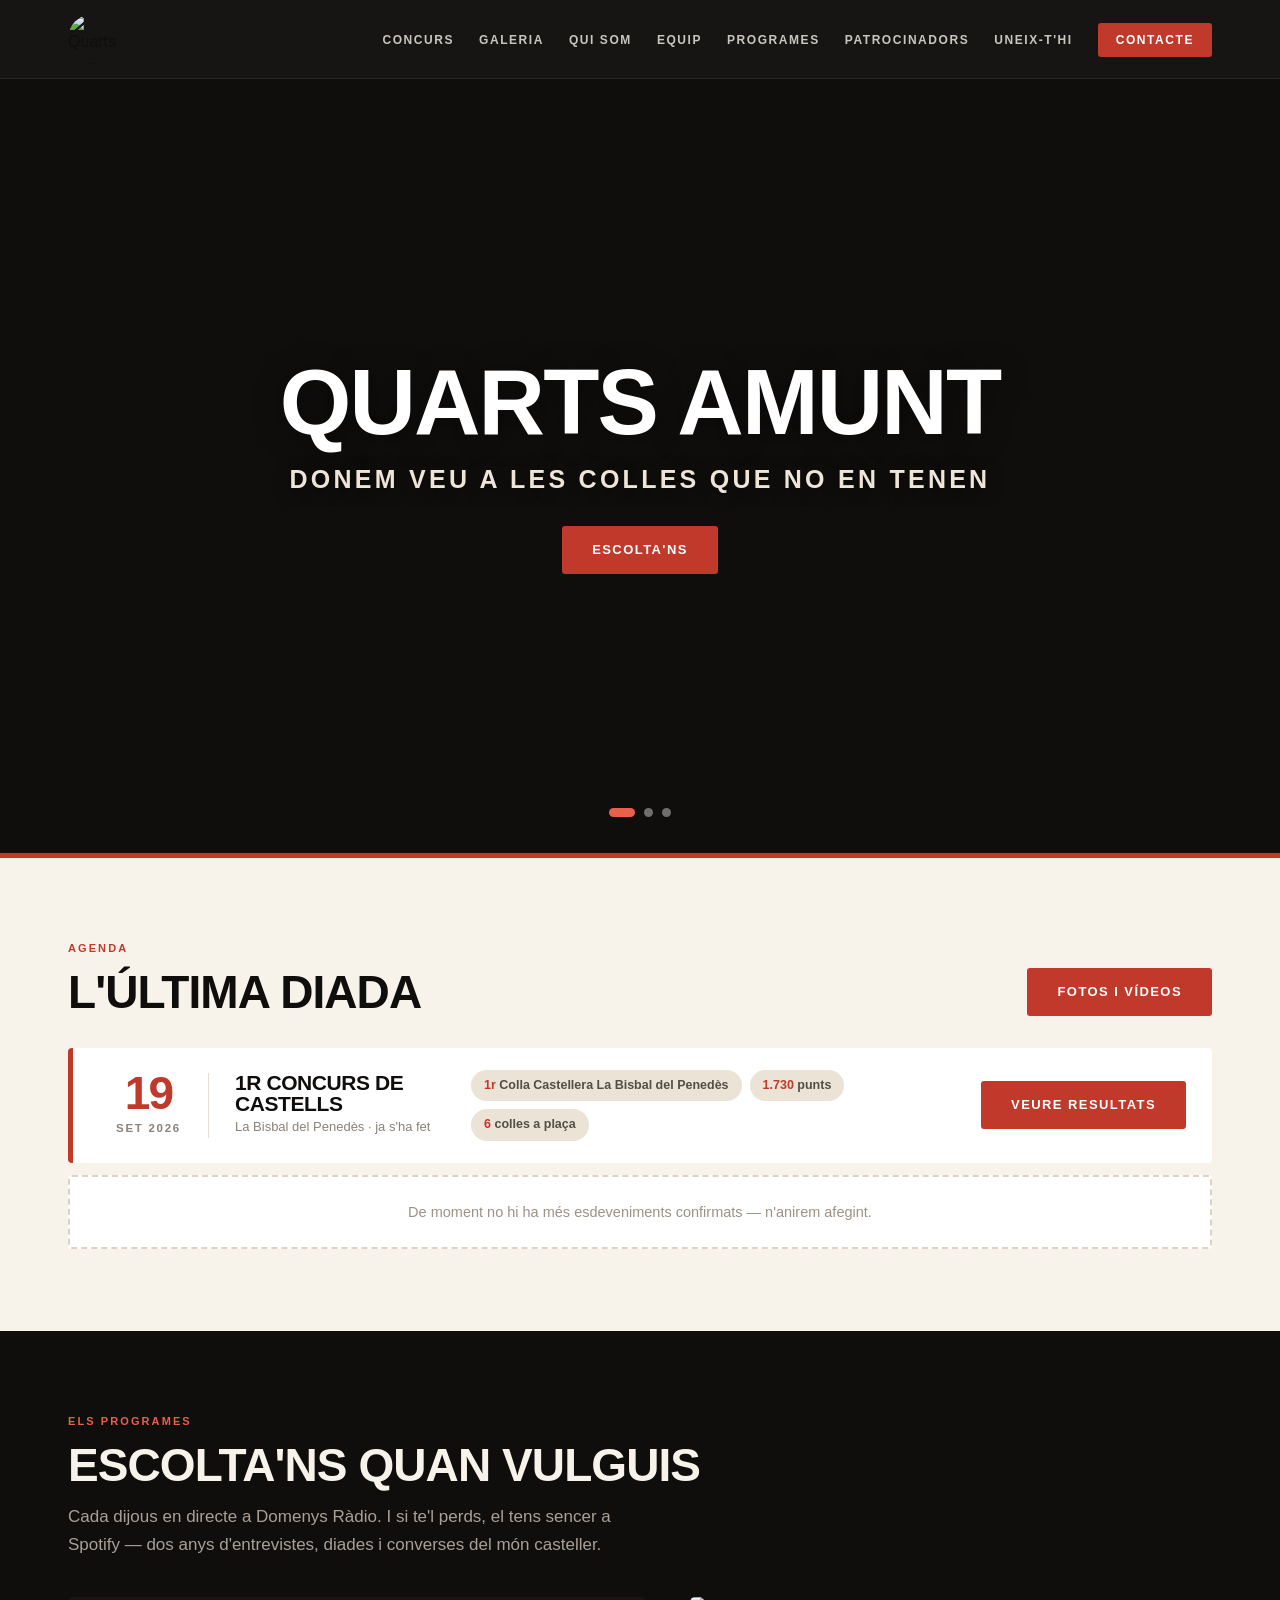
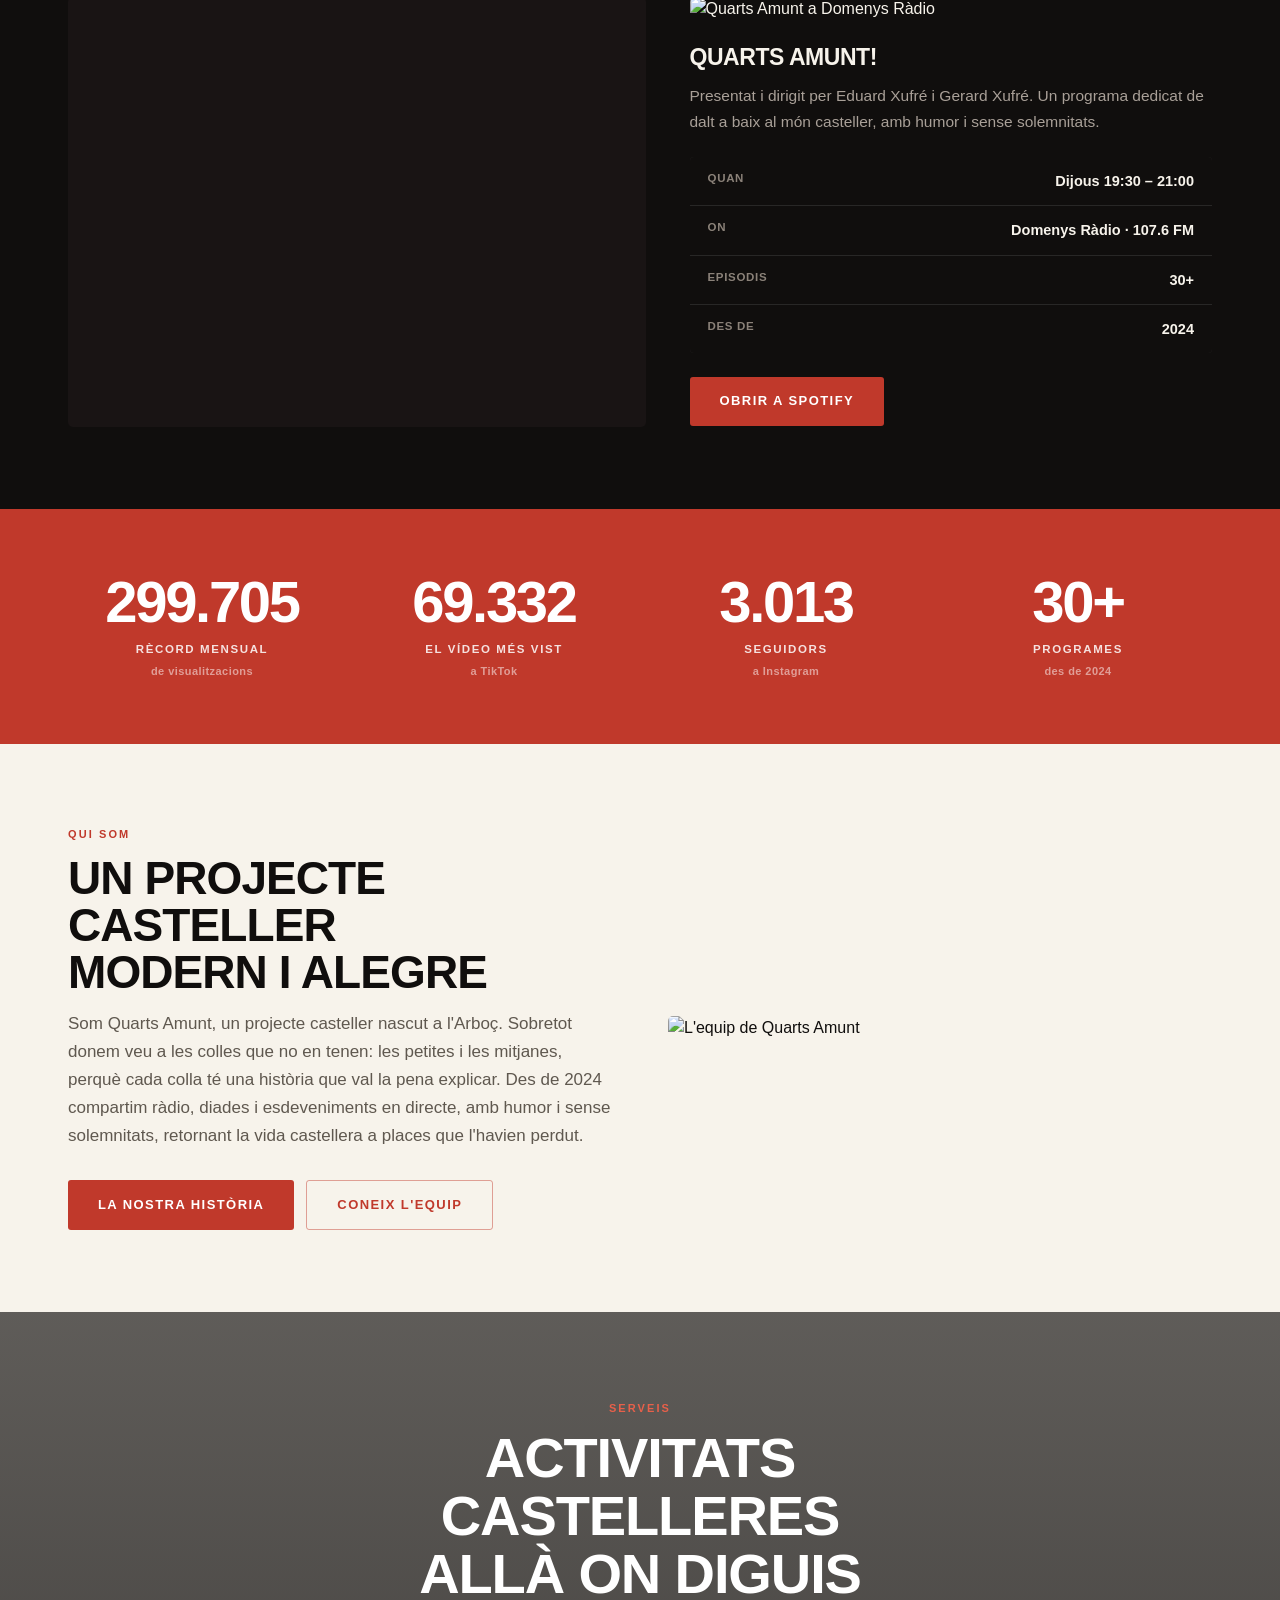
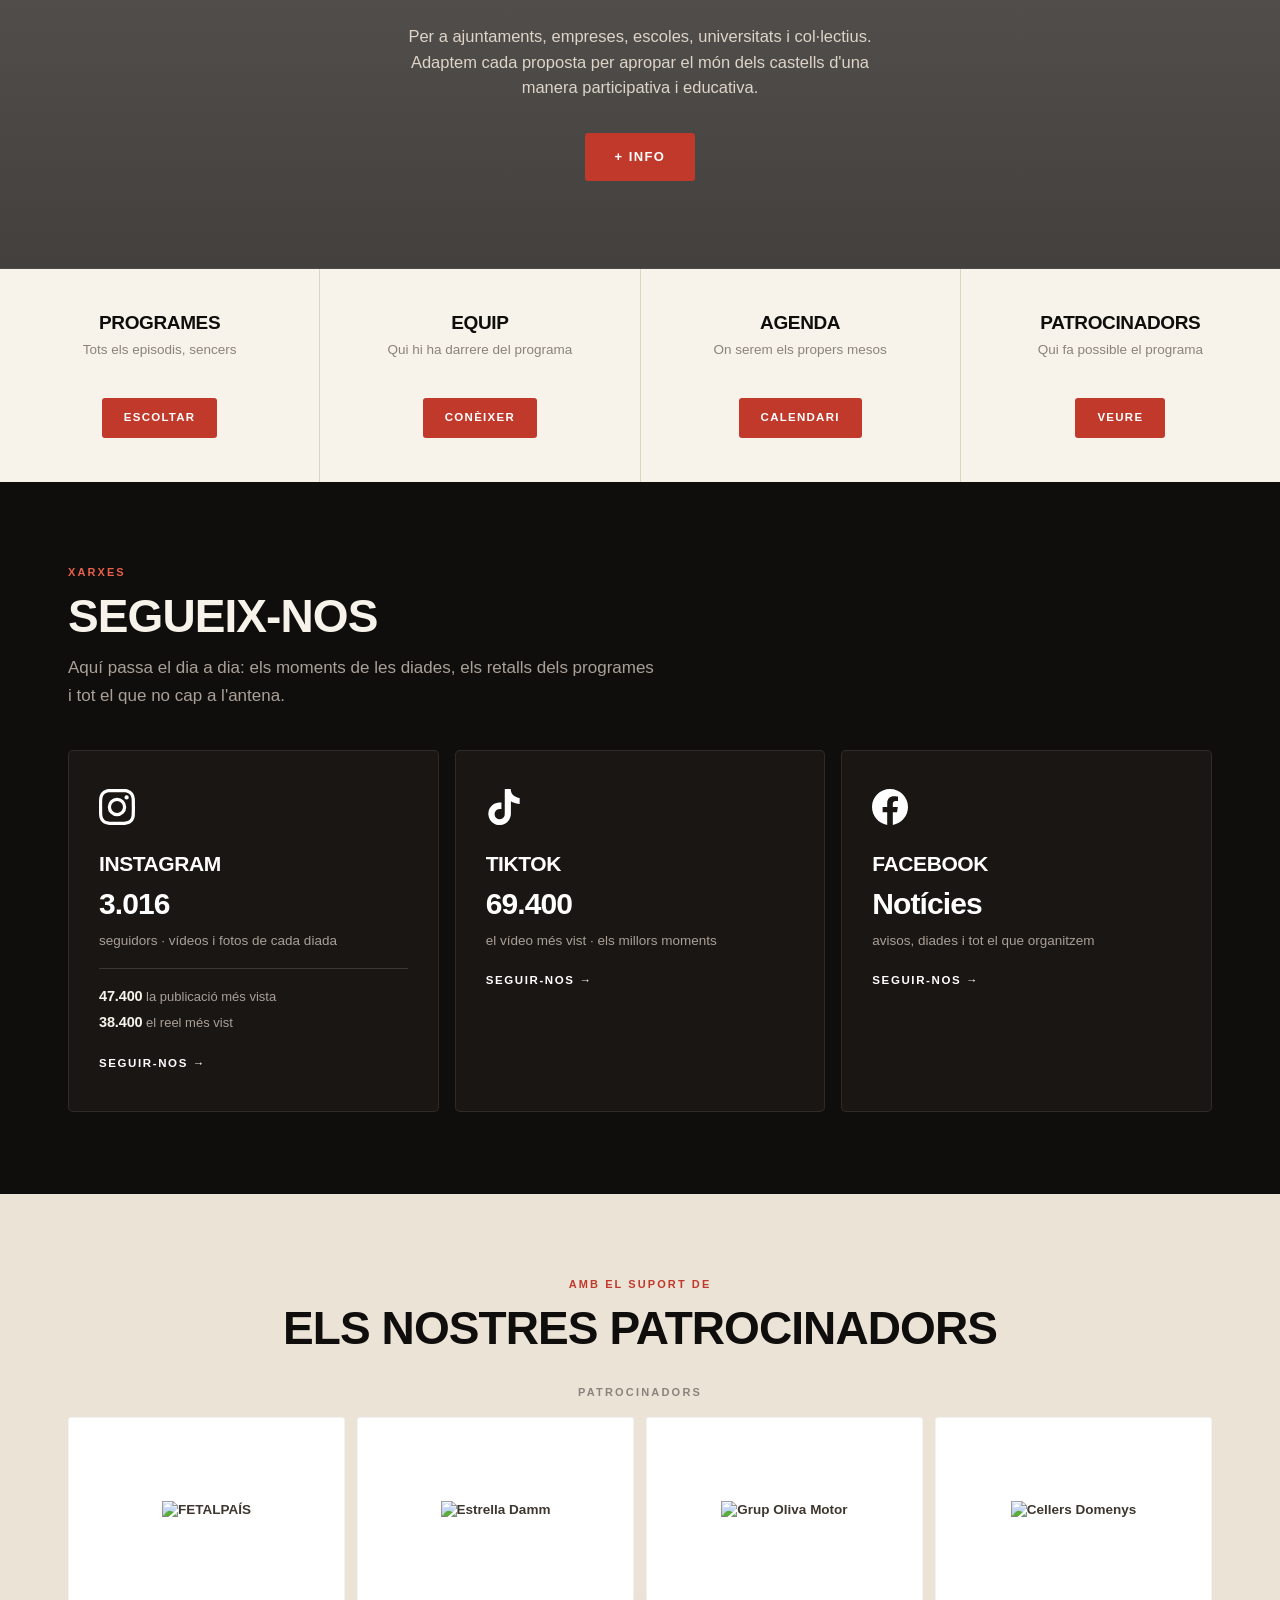
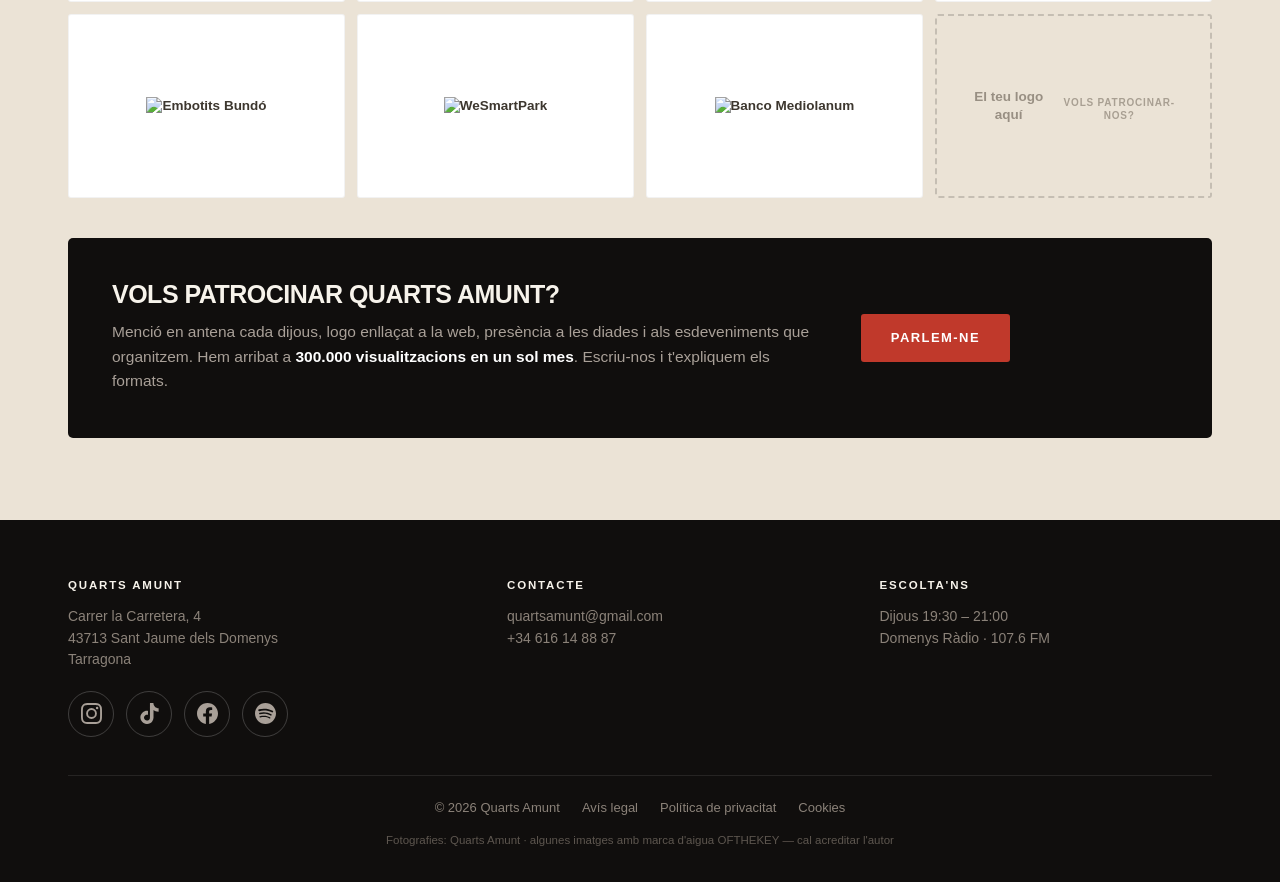
==== index.html @ de478b35 "Add files via upload" ====
<!DOCTYPE html>
<html lang="ca">
<head>
<meta charset="utf-8">
<link rel="icon" type="image/png" sizes="32x32" href="https://static.wixstatic.com/media/367235_e0820dc532e54214bc0fb2d8ea7a9b6d~mv2.png/v1/fill/w_32,h_32,al_c,q_85,usm_0.66_1.00_0.01,enc_avif,quality_auto/367235_e0820dc532e54214bc0fb2d8ea7a9b6d~mv2.png">
<link rel="icon" type="image/png" sizes="192x192" href="https://static.wixstatic.com/media/367235_e0820dc532e54214bc0fb2d8ea7a9b6d~mv2.png/v1/fill/w_192,h_192,al_c,q_85,usm_0.66_1.00_0.01,enc_avif,quality_auto/367235_e0820dc532e54214bc0fb2d8ea7a9b6d~mv2.png">
<link rel="apple-touch-icon" href="https://static.wixstatic.com/media/367235_e0820dc532e54214bc0fb2d8ea7a9b6d~mv2.png/v1/fill/w_180,h_180,al_c,q_85,usm_0.66_1.00_0.01,enc_avif,quality_auto/367235_e0820dc532e54214bc0fb2d8ea7a9b6d~mv2.png">
<link rel="canonical" href="https://quartsamunt.com/">
<meta name="viewport" content="width=device-width, initial-scale=1">
<title>Quarts Amunt — El programa casteller de Domenys Ràdio</title>
<meta name="description" content="Programa casteller cada dijous a les 19:30 a Domenys Ràdio 107.6 FM. Donem veu a les colles petites i mitjanes.">
<meta property="og:title" content="Quarts Amunt — El programa casteller de Domenys Ràdio">
<meta property="og:description" content="Programa casteller cada dijous a les 19:30 a Domenys Ràdio 107.6 FM. Donem veu a les colles petites i mitjanes.">
<meta property="og:type" content="website">
<meta property="og:image" content="https://quartsamunt.com/fotos/placa.jpg">
<meta name="twitter:card" content="summary_large_image">
<style>
:root{
  --negre:#100E0D; --negre-2:#1A1614;
  --vermell:#C0392B; --vermell-clar:#E8604A;
  --crema:#F7F3EB; --crema-2:#EBE3D6;
  --max:1200px;
}
*{box-sizing:border-box;margin:0;padding:0}
html{scroll-behavior:smooth}
body{font-family:"Helvetica Neue",-apple-system,BlinkMacSystemFont,"Segoe UI",Arial,sans-serif;
  background:var(--crema);color:var(--negre);line-height:1.55;-webkit-font-smoothing:antialiased}
.wrap{max-width:var(--max);margin:0 auto;padding:0 28px}
a{color:inherit}
h1,h2,h3,h4{line-height:1.02;letter-spacing:-.02em;font-weight:800}
.mega{text-transform:uppercase;font-weight:800;line-height:.98}
.nota{position:fixed;right:14px;bottom:14px;z-index:99;background:#111;color:#fff;font-size:11px;
  letter-spacing:.06em;text-transform:uppercase;padding:7px 13px;border-radius:99px;opacity:.8}

/* NAV */
nav{position:sticky;top:0;z-index:60;background:rgba(16,14,13,.97);backdrop-filter:blur(9px);
  border-bottom:1px solid rgba(255,255,255,.07)}
.nav-in{display:flex;align-items:center;gap:28px;height:78px}
.logo{height:50px;width:50px;border-radius:50%;flex:none}
.nav-links{display:flex;gap:25px;margin-left:auto;list-style:none;flex-wrap:wrap;align-items:center}
.nav-links a{color:var(--crema);text-decoration:none;font-size:12px;font-weight:700;
  letter-spacing:.13em;text-transform:uppercase;opacity:.8;transition:.15s}
.nav-links a:hover{opacity:1;color:var(--vermell-clar)}
.nav-cta{background:var(--vermell);color:#fff!important;padding:10px 18px;border-radius:3px;opacity:1!important}

/* HERO */
.hero{position:relative;height:86vh;min-height:540px;background:var(--negre);overflow:hidden}
.slide{position:absolute;inset:0;display:grid;place-items:center;text-align:center;color:#fff;
  opacity:0;transition:opacity 1.15s ease;padding:0 28px;
  background-size:cover;background-position:center}
.slide.on{opacity:1}
.slide::before{content:"";position:absolute;inset:0;
  background:linear-gradient(180deg,rgba(16,14,13,.42) 0%,rgba(16,14,13,.68) 55%,rgba(16,14,13,.86) 100%)}
.s1{background-image:url('fotos/placa.jpg')}
.s2{background-image:url('fotos/cotxe.jpg')}
.s3{background-image:url('fotos/ventall.jpg')}
.slide-in{position:relative;z-index:1;max-width:980px;
  opacity:0;transition:opacity .28s ease}
.slide.on .slide-in{opacity:1;transition:opacity .55s ease .45s}
.slide h1{font-size:clamp(40px,7.6vw,92px);text-transform:uppercase;line-height:.97;
  text-shadow:0 3px 30px rgba(0,0,0,.45)}
.slide h2{font-size:clamp(14px,2.2vw,25px);text-transform:uppercase;font-weight:700;
  letter-spacing:.13em;margin-top:20px;color:#eee4d8;text-shadow:0 2px 16px rgba(0,0,0,.5)}
.slide .btn{margin-top:34px}
.dots{position:absolute;bottom:36px;left:0;right:0;display:flex;gap:9px;justify-content:center;z-index:3}
.dots button{width:9px;height:9px;border-radius:50%;border:0;cursor:pointer;
  background:rgba(255,255,255,.4);padding:0;transition:.2s}
.dots button.on{background:var(--vermell-clar);width:26px;border-radius:99px}

.btn{display:inline-flex;align-items:center;gap:9px;padding:14px 30px;border-radius:3px;
  text-decoration:none;font-weight:800;font-size:13px;letter-spacing:.11em;text-transform:uppercase;
  transition:transform .15s,filter .15s}
.btn:hover{transform:translateY(-2px);filter:brightness(1.09)}
.btn-1{background:var(--vermell);color:#fff}
.btn-2{background:transparent;color:#fff;border:1.5px solid rgba(255,255,255,.5)}

section{padding:82px 0}
.eyebrow{font-size:11px;font-weight:800;letter-spacing:.19em;text-transform:uppercase;
  color:var(--vermell);margin-bottom:12px}
h2.tit{font-size:clamp(28px,4.3vw,46px);text-transform:uppercase}
.lead{font-size:17px;color:#5f584f;max-width:62ch;line-height:1.65;margin-top:14px}
.sec-head{margin-bottom:38px}

/* AGENDA */
.agenda{background:var(--crema);border-top:5px solid var(--vermell)}
.ag-top{display:flex;flex-wrap:wrap;gap:16px;align-items:flex-end;justify-content:space-between;margin-bottom:32px}
.ag-item{display:grid;grid-template-columns:110px 210px 1fr auto;gap:26px;align-items:center;
  background:#fff;border-radius:4px;padding:22px 26px;margin-bottom:12px;
  border-left:5px solid var(--vermell);transition:.18s}
.ag-item:hover{transform:translateX(4px);box-shadow:0 10px 26px rgba(0,0,0,.09)}
.ag-data{text-align:center;border-right:1px solid #e6ded1;padding-right:10px}
.ag-dia{font-size:46px;font-weight:800;line-height:.9;letter-spacing:-.04em;color:var(--vermell)}
.ag-mes{font-size:11.5px;font-weight:800;letter-spacing:.15em;text-transform:uppercase;color:#8b8279;margin-top:6px}
.ag-lloc h3{font-size:21px;text-transform:uppercase}
.ag-lloc span{font-size:13px;color:#8b8279}
.ag-prog{display:flex;flex-wrap:wrap;gap:8px}
.chip{background:var(--crema-2);border-radius:99px;padding:6px 13px;font-size:12.5px;font-weight:600;color:#544d45}
.chip b{color:var(--vermell);font-weight:800}
.ag-buit{background:#fff;border:2px dashed #ddd3c3;border-radius:4px;padding:24px;
  text-align:center;color:#9c9287;font-size:14.5px}

/* PROGRAMES */
.programes{background:var(--negre);color:var(--crema)}
.programes .lead{color:#a9a098}
.prog-grid{display:grid;grid-template-columns:minmax(0,1.05fr) minmax(0,.95fr);gap:44px;align-items:start}
.player{border-radius:5px;overflow:hidden;background:#191414;min-height:352px}
.player iframe{display:block;width:100%;border:0}
.prog-foto{width:100%;border-radius:5px;display:block;margin-bottom:24px}
.prog-side h3{font-size:23px;text-transform:uppercase;margin-bottom:14px}
.prog-side p{color:#a9a098;font-size:15.5px;line-height:1.65;margin-bottom:22px}
.prog-meta{display:grid;gap:1px;background:rgba(255,255,255,.1);border-radius:4px;overflow:hidden;margin-bottom:24px}
.prog-meta div{background:var(--negre);padding:13px 18px;display:flex;justify-content:space-between;font-size:14.5px}
.prog-meta span:first-child{color:#8b8279;letter-spacing:.06em;text-transform:uppercase;font-size:11.5px;font-weight:700}
.prog-meta span:last-child{font-weight:700}

/* XIFRES */
.xifres{background:var(--vermell);color:#fff;padding:64px 0}
.x-grid{display:grid;grid-template-columns:repeat(4,1fr);gap:24px;text-align:center}
.x-num{font-size:clamp(34px,4.8vw,58px);font-weight:800;letter-spacing:-.04em;line-height:1}
.x-lab{font-size:11.5px;letter-spacing:.14em;text-transform:uppercase;margin-top:10px;opacity:.85;font-weight:700}
.x-sub{font-size:11px;opacity:.6;margin-top:4px;letter-spacing:.04em;text-transform:none}

/* QUI SOM */
.quisom-grid{display:grid;grid-template-columns:minmax(0,1fr) minmax(0,1fr);gap:56px;align-items:center}
.quisom-grid img{width:100%;height:auto;border-radius:5px;display:block}

/* BANDA */
.banda{position:relative;min-height:460px;display:grid;place-items:center;text-align:center;
  color:#fff;padding:88px 28px;background-size:cover;background-position:center 60%;
  background-image:linear-gradient(rgba(16,14,13,.66),rgba(16,14,13,.78)),url('fotos/pinya.jpg')}
.banda .eyebrow{color:var(--vermell-clar)}
.banda h2{font-size:clamp(28px,5vw,56px);text-transform:uppercase;max-width:17ch;margin:0 auto;line-height:1.03}

/* TILES */
.tiles{display:grid;grid-template-columns:repeat(4,1fr);gap:1px;background:#ddd3c3}
.tile{background:var(--crema);padding:44px 26px;text-align:center;text-decoration:none;transition:.2s;display:block}
.tile:hover{background:#fff}
.tile h3{font-size:19px;text-transform:uppercase;margin-bottom:8px}
.tile p{font-size:13.5px;color:#8b8279;margin-bottom:20px;min-height:38px}
.tile .btn{padding:11px 22px;font-size:11.5px}


/* XARXES */
.xarxes{background:var(--negre);color:var(--crema)}
.xarxes .lead{color:#a9a098}
.xx{display:grid;grid-template-columns:repeat(3,minmax(0,1fr));gap:16px;margin-top:40px}
.xx a{position:relative;overflow:hidden;border-radius:5px;padding:38px 30px;text-decoration:none;
  color:#fff;display:block;transition:transform .2s;background:#1A1614;
  border:1px solid rgba(255,255,255,.09)}
.xx a:hover{transform:translateY(-5px)}
.xx a::after{content:"";position:absolute;inset:0;opacity:0;transition:opacity .25s}
.xx a:hover::after{opacity:1}
.xx .ig::after{background:linear-gradient(45deg,#f09433,#e6683c,#dc2743,#cc2366,#bc1888)}
.xx .tt::after{background:linear-gradient(45deg,#25F4EE,#000,#FE2C55)}
.xx .fb::after{background:#1877F2}
.xx .in{position:relative;z-index:1}
.xx svg{width:36px;height:36px;margin-bottom:20px;flex:none}
.xx h3{font-size:21px;text-transform:uppercase;margin-bottom:6px}
.xx .num{font-size:30px;font-weight:800;letter-spacing:-.03em;margin-bottom:4px}
.xx p{font-size:13.5px;color:#a9a098;transition:color .25s}
.xx a:hover p{color:rgba(255,255,255,.85)}
.xx .rec{list-style:none;padding:14px 0 0;margin:16px 0 0;border-top:1px solid rgba(255,255,255,.14)}
.xx .rec li{font-size:13px;color:#a9a098;line-height:1.8;transition:color .25s}
.xx .rec b{color:var(--crema);font-weight:800;font-size:14.5px;letter-spacing:-.01em}
.xx a:hover .rec li{color:rgba(255,255,255,.8)}
.xx a:hover .rec b{color:#fff}
.xx .anar{margin-top:20px;font-size:11.5px;font-weight:800;letter-spacing:.14em;text-transform:uppercase}
@media(max-width:900px){.xx{grid-template-columns:1fr}}

/* PATROCINADORS */
.patro{background:var(--crema-2);text-align:center}
.patro-lab{font-size:11px;font-weight:800;letter-spacing:.2em;text-transform:uppercase;color:#8b8279;margin:32px 0 16px}
.logos{display:grid;grid-template-columns:repeat(4,minmax(0,1fr));gap:12px}
.logo-card{background:#fff;border-radius:3px;aspect-ratio:3/2;
  display:flex;align-items:center;justify-content:center;text-align:center;
  text-decoration:none;font-weight:800;font-size:13.5px;color:#3d372f;padding:26px;
  border:1px solid rgba(0,0,0,.05);transition:.16s;line-height:1.3;overflow:hidden}
.logo-card:hover{transform:translateY(-3px);box-shadow:0 10px 22px rgba(0,0,0,.1);color:var(--vermell)}
.logo-card img{max-width:100%;max-height:88px;width:auto;height:auto;min-width:0;
  object-fit:contain;transition:transform .2s}
.logo-card:hover img{transform:scale(1.05)}
.logo-card small{display:block;font-size:10px;font-weight:600;color:#a89f92;
  letter-spacing:.08em;text-transform:uppercase;margin-top:6px}
.logo-buit{background:transparent;border:2px dashed rgba(0,0,0,.16);color:#988f83}
.logo-pend{border:2px dashed rgba(192,57,43,.35)}
.patro-cta{margin-top:40px;background:var(--negre);color:var(--crema);border-radius:5px;padding:44px;
  display:grid;grid-template-columns:minmax(0,1.4fr) minmax(0,.6fr);gap:32px;align-items:center;text-align:left}
.patro-cta h3{font-size:25px;text-transform:uppercase;margin-bottom:12px}
.patro-cta p{color:#a9a098;font-size:15.5px;line-height:1.6}

/* FOOTER */
footer{background:var(--negre);color:#8b8279;padding:60px 0 32px;font-size:14px}
.f-grid{display:grid;grid-template-columns:1.2fr 1fr 1fr;gap:40px;margin-bottom:38px}
footer h4{color:var(--crema);font-size:11.5px;letter-spacing:.16em;text-transform:uppercase;margin-bottom:14px}
footer a{color:#8b8279;text-decoration:none}
footer a:hover{color:var(--vermell-clar)}
.f-soc{display:flex;gap:10px;margin-top:18px}
.f-soc a{width:40px;height:40px;border:1.5px solid rgba(255,255,255,.18);border-radius:50%;
  display:grid;place-items:center;font-size:11.5px;font-weight:800;transition:.16s}
.f-soc a:hover{background:var(--vermell);color:#fff;border-color:var(--vermell)}
.f-bot{border-top:1px solid rgba(255,255,255,.09);padding-top:22px;display:flex;flex-wrap:wrap;
  gap:10px 22px;justify-content:center;font-size:13px}
.credit{text-align:center;font-size:11.5px;color:#5d564f;margin-top:14px}

@media(max-width:960px){
  .nav-links{display:none}
  .prog-grid,.patro-cta,.f-grid,.quisom-grid{grid-template-columns:1fr}
  .tiles,.x-grid,.logos{grid-template-columns:repeat(2,1fr)}
  .ag-item{grid-template-columns:88px 1fr;gap:18px}
  .ag-prog,.ag-item .btn{grid-column:1/-1}
  .ag-data{border-right:0}
  section{padding:58px 0}
}
</style>

<style>
/* menú mòbil */
.nav-toggle{display:none;margin-left:auto;background:none;border:0;cursor:pointer;
  padding:11px 4px;line-height:0}
.nav-toggle span{display:block;width:26px;height:2px;background:#F7F3EB;
  margin:5px 0;transition:transform .25s,opacity .2s;border-radius:2px}
.nav-toggle[aria-expanded="true"] span:nth-child(1){transform:translateY(7px) rotate(45deg)}
.nav-toggle[aria-expanded="true"] span:nth-child(2){opacity:0}
.nav-toggle[aria-expanded="true"] span:nth-child(3){transform:translateY(-7px) rotate(-45deg)}
@media(max-width:960px){
  .nav-in{position:relative}
  .nav-toggle{display:block}
  .nav-links{display:none!important;position:absolute;top:100%;left:0;right:0;
    flex-direction:column;align-items:stretch;gap:0;margin:0;padding:6px 0 14px;
    background:rgba(16,14,13,.99);border-bottom:3px solid #C0392B;
    box-shadow:0 18px 34px rgba(0,0,0,.3)}
  .nav-links.obert{display:flex!important}
  .nav-links li{width:100%}
  .nav-links a{display:block;padding:15px 28px;font-size:13.5px;opacity:1;letter-spacing:.1em}
  .nav-links a.nav-cta{margin:12px 28px 2px;text-align:center}
}
</style>

<style>
/* icones de xarxes */
.f-soc{display:flex;gap:12px;margin-top:20px;flex-wrap:wrap}
.f-soc a{width:46px;height:46px;border:1.5px solid rgba(255,255,255,.2);border-radius:50%;
  display:grid;place-items:center;transition:transform .18s,background .18s,border-color .18s;color:#a9a098}
.f-soc a svg{width:21px;height:21px}
.f-soc a:hover{transform:translateY(-3px);color:#fff;border-color:transparent}
.f-soc a.s-ig:hover{background:linear-gradient(45deg,#f09433,#e6683c,#dc2743,#cc2366,#bc1888)}
.f-soc a.s-tt:hover{background:#000}
.f-soc a.s-fb:hover{background:#1877F2}
.f-soc a.s-sp:hover{background:#1DB954}
</style>

<style>
/* ===== Barra EN DIRECTE (dijous) ===== */
.topstick{position:sticky;top:0;z-index:70}
.topstick nav{position:static;top:auto;z-index:auto}
#directe{display:none;background:var(--vermell,#C0392B);color:#fff;
  box-shadow:0 2px 14px rgba(0,0,0,.25)}
#directe.on{display:block}
.directe-in{display:flex;align-items:center;gap:14px;padding:10px 28px;flex-wrap:wrap}
.directe-dot{width:10px;height:10px;border-radius:50%;background:#fff;flex:none;
  animation:dpuls 1.4s ease-in-out infinite}
@keyframes dpuls{0%,100%{opacity:1;transform:scale(1)}50%{opacity:.35;transform:scale(.75)}}
.directe-tag{font-weight:800;letter-spacing:.14em;text-transform:uppercase;font-size:12.5px}
.directe-txt{font-size:14px;opacity:.92;flex:1 1 auto}
.directe-btn{background:#fff;color:var(--vermell,#C0392B);text-decoration:none;
  font-weight:800;font-size:12.5px;letter-spacing:.09em;text-transform:uppercase;
  padding:10px 20px;border-radius:999px;white-space:nowrap;flex:none;
  transition:transform .15s,box-shadow .15s}
.directe-btn:hover{transform:translateY(-2px);box-shadow:0 8px 20px rgba(0,0,0,.25)}
@media(max-width:700px){
  .directe-in{gap:9px;padding:9px 18px}
  .directe-txt{display:none}
  .directe-tag{font-size:11.5px}
  .directe-btn{font-size:11.5px;padding:9px 15px;margin-left:auto}
}
@media(prefers-reduced-motion:reduce){.directe-dot{animation:none}}
</style>
</head>
<body>

<div class="topstick">
<div id="directe">
  <div class="wrap directe-in">
    <span class="directe-dot"></span>
    <span class="directe-tag">Ara en directe</span>
    <span class="directe-txt">Estem emetent Quarts Amunt</span>
    <a class="directe-btn" href="https://www.domenysradio.cat/" target="_blank" rel="noopener">Escolta'ns en directe</a>
  </div>
</div>
<nav>
  <div class="wrap nav-in">
    <img class="logo" src="https://static.wixstatic.com/media/367235_e0820dc532e54214bc0fb2d8ea7a9b6d~mv2.png" alt="Quarts Amunt">
    <button class="nav-toggle" aria-label="Obrir el menú" aria-expanded="false"><span></span><span></span><span></span></button>
    <ul class="nav-links">
      <li><a href="concurs.html">Concurs</a></li>
    <li><a href="galeria.html">Galeria</a></li>
      <li><a href="qui-som.html">Qui som</a></li>
      <li><a href="equip.html">Equip</a></li>
      <li><a href="programes.html">Programes</a></li>
      <li><a href="patrocinadors.html">Patrocinadors</a></li>
      <li><a href="uneix-t-hi.html">Uneix-t'hi</a></li>
      <li><a href="#contacte" class="nav-cta">Contacte</a></li>
    </ul>
  </div>
</nav>
</div>

<header class="hero">
  <div class="slide s1 on"><div class="slide-in">
    <h1 class="mega">Quarts Amunt</h1>
    <h2>Donem veu a les colles que no en tenen</h2>
    <a class="btn btn-1" href="#programes">Escolta'ns</a>
  </div></div>
  <div class="slide s2"><div class="slide-in">
    <h1 class="mega">Cada dijous<br>a les 19:30</h1>
    <h2>En directe a Domenys Ràdio · 107.6 FM</h2>
    <a class="btn btn-2" href="#programes">Tots els programes</a>
  </div></div>
  <div class="slide s3"><div class="slide-in">
    <h1 class="mega">Concurs<br>de Castells</h1>
    <h2>19 de setembre · La Bisbal del Penedès</h2>
    <a class="btn btn-1" href="concurs.html">Vull saber-ne més</a>
  </div></div>
  <div class="dots">
    <button class="on" data-i="0" aria-label="1"></button>
    <button data-i="1" aria-label="2"></button>
    <button data-i="2" aria-label="3"></button>
  </div>
</header>

<!-- AGENDA -->
<section class="agenda" id="agenda">
  <div class="wrap">
    <div class="ag-top">
      <div>
        <div class="eyebrow">Agenda</div>
        <h2 class="tit">L'última diada</h2>
      </div>
      <a class="btn btn-1" href="galeria-1r-concurs.html">Fotos i vídeos</a>
    </div>
    <div class="ag-item">
      <div class="ag-data"><div class="ag-dia">19</div><div class="ag-mes">Set 2026</div></div>
      <div class="ag-lloc"><h3>1r Concurs de Castells</h3><span>La Bisbal del Penedès · ja s'ha fet</span></div>
      <div class="ag-prog">
        <span class="chip"><b>1r</b> Colla Castellera La Bisbal del Penedès</span>
        <span class="chip"><b>1.730</b> punts</span>
        <span class="chip"><b>6</b> colles a plaça</span>
      </div>
      <a class="btn btn-1" href="concurs.html#resultats">Veure resultats</a>
    </div>
    <div class="ag-buit">De moment no hi ha més esdeveniments confirmats — n'anirem afegint.</div>
  </div>
</section>

<!-- PROGRAMES -->
<section class="programes" id="programes">
  <div class="wrap">
    <div class="sec-head">
      <div class="eyebrow" style="color:var(--vermell-clar)">Els programes</div>
      <h2 class="tit">Escolta'ns quan vulguis</h2>
      <p class="lead">Cada dijous en directe a Domenys Ràdio. I si te'l perds, el tens sencer a
        Spotify — dos anys d'entrevistes, diades i converses del món casteller.</p>
    </div>
    <div class="prog-grid">
      <div class="player">
        <iframe src="https://open.spotify.com/embed/show/0EzfzGZ8soaQ5lMT1SHshQ?utm_source=generator&theme=0"
          height="430" frameborder="0" loading="lazy"
          allow="clipboard-write; encrypted-media; fullscreen; picture-in-picture"
          title="Quarts Amunt a Spotify"></iframe>
      </div>
      <div class="prog-side">
        <img class="prog-foto" src="fotos/radio.jpg" alt="Quarts Amunt a Domenys Ràdio">
        <h3>Quarts Amunt!</h3>
        <p>Presentat i dirigit per Eduard Xufré i Gerard Xufré. Un programa dedicat de dalt a
          baix al món casteller, amb humor i sense solemnitats.</p>
        <div class="prog-meta">
          <div><span>Quan</span><span>Dijous 19:30 – 21:00</span></div>
          <div><span>On</span><span>Domenys Ràdio · 107.6 FM</span></div>
          <div><span>Episodis</span><span>30+</span></div>
          <div><span>Des de</span><span>2024</span></div>
        </div>
        <a class="btn btn-1" href="https://open.spotify.com/show/0EzfzGZ8soaQ5lMT1SHshQ"
          target="_blank" rel="noopener">Obrir a Spotify</a>
      </div>
    </div>
  </div>
</section>

<!-- XIFRES -->
<section class="xifres">
  <div class="wrap x-grid">
    <div><div class="x-num" data-to="300000">300.000</div><div class="x-lab">Rècord mensual<div class="x-sub">de visualitzacions</div></div></div>
    <div><div class="x-num" data-to="69400">69.400</div><div class="x-lab">El vídeo més vist<div class="x-sub">a TikTok</div></div></div>
    <div><div class="x-num" data-to="3016">3.016</div><div class="x-lab">Seguidors<div class="x-sub">a Instagram</div></div></div>
    <div><div class="x-num" data-to="30" data-suf="+">30+</div><div class="x-lab">Programes<div class="x-sub">des de 2024</div></div></div>
  </div>
</section>

<!-- QUI SOM -->
<section id="quisom">
  <div class="wrap quisom-grid">
    <div>
      <div class="eyebrow">Qui som</div>
      <h2 class="tit">Un projecte casteller<br>modern i alegre</h2>
      <p class="lead">Som Quarts Amunt, un projecte casteller nascut a l'Arboç. Sobretot donem veu
        a les colles que no en tenen: les petites i les mitjanes, perquè cada colla té una història
        que val la pena explicar. Des de 2024 compartim ràdio, diades i esdeveniments en directe,
        amb humor i sense solemnitats, retornant la vida castellera a places que l'havien perdut.</p>
      <div style="margin-top:30px;display:flex;gap:12px;flex-wrap:wrap">
        <a class="btn btn-1" href="qui-som.html">La nostra història</a>
        <a class="btn" style="background:transparent;color:var(--vermell);border:1.5px solid rgba(192,57,43,.45)" href="equip.html">Coneix l'equip</a>
      </div>
    </div>
    <img src="fotos/equip.jpg" alt="L'equip de Quarts Amunt">
  </div>
</section>

<!-- BANDA SERVEIS -->
<section class="banda" id="serveis" style="padding:88px 28px">
  <div>
    <div class="eyebrow">Serveis</div>
    <h2 class="mega">Activitats castelleres allà on diguis</h2>
    <p style="max-width:56ch;margin:22px auto 0;color:#ded4c8;font-size:16.5px">
      Per a ajuntaments, empreses, escoles, universitats i col·lectius. Adaptem cada proposta
      per apropar el món dels castells d'una manera participativa i educativa.</p>
    <a class="btn btn-1" style="margin-top:32px" href="#contacte">+ Info</a>
  </div>
</section>

<!-- TILES -->
<div class="tiles">
  <a class="tile" href="programes.html"><h3>Programes</h3><p>Tots els episodis, sencers</p><span class="btn btn-1">Escoltar</span></a>
  <a class="tile" href="equip.html"><h3>Equip</h3><p>Qui hi ha darrere del programa</p><span class="btn btn-1">Conèixer</span></a>
  <a class="tile" href="#agenda"><h3>Agenda</h3><p>On serem els propers mesos</p><span class="btn btn-1">Calendari</span></a>
  <a class="tile" href="patrocinadors.html"><h3>Patrocinadors</h3><p>Qui fa possible el programa</p><span class="btn btn-1">Veure</span></a>
</div>


<!-- XARXES -->
<section class="xarxes">
  <div class="wrap">
    <div class="sec-head">
      <div class="eyebrow" style="color:var(--vermell-clar)">Xarxes</div>
      <h2 class="tit">Segueix-nos</h2>
      <p class="lead">Aquí passa el dia a dia: els moments de les diades, els retalls dels
        programes i tot el que no cap a l'antena.</p>
    </div>
    <div class="xx">
      <a class="ig" href="https://www.instagram.com/quartsamunt" target="_blank" rel="noopener">
        <div class="in"><svg viewBox="0 0 24 24" fill="currentColor" aria-hidden="true"><path d="M12 0C8.74 0 8.33.015 7.05.072 5.78.13 4.9.333 4.14.63c-.79.306-1.46.717-2.13 1.384S.935 3.35.63 4.14C.333 4.9.13 5.78.072 7.05.015 8.33 0 8.74 0 12s.015 3.67.072 4.95c.058 1.27.26 2.15.558 2.91.306.79.717 1.46 1.384 2.13.667.67 1.34 1.08 2.13 1.38.76.3 1.64.5 2.91.56C8.33 23.99 8.74 24 12 24s3.67-.015 4.95-.072c1.27-.06 2.15-.26 2.91-.56.79-.3 1.46-.72 2.13-1.38.67-.67 1.08-1.34 1.38-2.13.3-.76.5-1.64.56-2.91.06-1.28.07-1.69.07-4.95s-.015-3.67-.072-4.95c-.06-1.28-.26-2.15-.56-2.91-.3-.79-.72-1.46-1.38-2.13C21.32 1.35 20.65.94 19.86.63c-.76-.3-1.64-.5-2.91-.56C15.67.012 15.26 0 12 0zm0 2.16c3.2 0 3.58.016 4.85.07 1.17.06 1.8.25 2.23.42.56.22.96.48 1.38.9.42.42.68.82.9 1.38.16.42.36 1.06.41 2.23.06 1.27.07 1.65.07 4.85s-.015 3.59-.07 4.85c-.06 1.17-.26 1.81-.42 2.23-.22.56-.48.96-.9 1.38-.42.42-.82.68-1.38.9-.42.16-1.06.36-2.23.41-1.27.06-1.65.07-4.86.07s-3.59-.015-4.86-.07c-1.17-.06-1.82-.26-2.24-.42-.57-.22-.96-.48-1.38-.9-.42-.42-.69-.82-.9-1.38-.16-.42-.36-1.06-.42-2.23-.045-1.26-.06-1.65-.06-4.84s.016-3.59.06-4.86c.06-1.17.26-1.81.42-2.23.21-.57.48-.96.9-1.38.42-.42.81-.69 1.38-.9.42-.17 1.05-.36 2.22-.42C8.42 2.18 8.8 2.16 12 2.16zm0 3.68a6.16 6.16 0 100 12.32 6.16 6.16 0 000-12.32zM12 16a4 4 0 110-8 4 4 0 010 8zm7.85-10.4a1.44 1.44 0 11-2.88 0 1.44 1.44 0 012.88 0z"/></svg><h3>Instagram</h3><div class="num">3.016</div>
        <p>seguidors · vídeos i fotos de cada diada</p>
        <ul class="rec"><li><b>47.400</b> la publicació més vista</li><li><b>38.400</b> el reel més vist</li></ul>
        <div class="anar">Seguir-nos →</div></div></a>
      <a class="tt" href="https://www.tiktok.com/@quartsamunt" target="_blank" rel="noopener">
        <div class="in"><svg viewBox="0 0 24 24" fill="currentColor" aria-hidden="true"><path d="M12.53.02c1.31-.02 2.61-.01 3.91-.02.08 1.53.63 3.09 1.75 4.17 1.12 1.11 2.7 1.62 4.24 1.79v4.03c-1.44-.05-2.89-.35-4.2-.97-.57-.26-1.1-.59-1.62-.93-.01 2.92.01 5.84-.02 8.75-.08 1.4-.54 2.79-1.35 3.94-1.31 1.92-3.58 3.17-5.91 3.21-1.43.08-2.86-.31-4.08-1.03-2.02-1.19-3.44-3.37-3.65-5.71-.02-.5-.03-1-.01-1.49.18-1.9 1.12-3.72 2.58-4.96 1.66-1.44 3.98-2.13 6.15-1.72.02 1.48-.04 2.96-.04 4.44-.99-.32-2.15-.23-3.02.37-.63.41-1.11 1.04-1.36 1.75-.21.51-.15 1.07-.14 1.61.24 1.64 1.82 3.02 3.5 2.87 1.12-.01 2.19-.66 2.77-1.61.19-.33.4-.67.41-1.06.1-1.79.06-3.57.07-5.36.01-4.03-.01-8.05.02-12.07z"/></svg><h3>TikTok</h3><div class="num">69.400</div>
        <p>el vídeo més vist · els millors moments</p>
        <div class="anar">Seguir-nos →</div></div></a>
      <a class="fb" href="https://www.facebook.com/share/1GNrDV7hcf/" target="_blank" rel="noopener">
        <div class="in"><svg viewBox="0 0 24 24" fill="currentColor" aria-hidden="true"><path d="M24 12.07C24 5.44 18.63.07 12 .07S0 5.44 0 12.07c0 5.99 4.39 10.95 10.13 11.86v-8.39H7.08v-3.47h3.05V9.43c0-3.01 1.79-4.67 4.53-4.67 1.31 0 2.69.24 2.69.24v2.95h-1.51c-1.49 0-1.96.93-1.96 1.88v2.25h3.33l-.53 3.47h-2.8v8.39C19.61 23.02 24 18.06 24 12.07z"/></svg><h3>Facebook</h3><div class="num">Notícies</div>
        <p>avisos, diades i tot el que organitzem</p>
        <div class="anar">Seguir-nos →</div></div></a>
    </div>
  </div>
</section>

<!-- PATROCINADORS -->
<section class="patro" id="patro">
  <div class="wrap">
    <div class="eyebrow">Amb el suport de</div>
    <h2 class="tit">Els nostres patrocinadors</h2>
    <div class="patro-lab">Patrocinadors</div>
    <div class="logos">
      <a class="logo-card" href="https://www.fetalpais.cat/" target="_blank" rel="noopener" title="FETALPAÍS">
        <img src="https://static.wixstatic.com/media/367235_ed38d1de00604f3c9155c5f85f7fedee~mv2.png/v1/fill/w_344,h_344,al_c,q_85,usm_0.66_1.00_0.01,enc_avif,quality_auto/ORIGINAL-LOGO_tiff.png" alt="FETALPAÍS"></a>
      <a class="logo-card" href="https://www.estrelladamm.com/" target="_blank" rel="noopener" title="Estrella Damm">
        <img src="https://static.wixstatic.com/media/367235_9e98bf59da5c459d9d241f43a764a9ba~mv2.png/v1/fill/w_344,h_344,al_c,q_85,usm_0.66_1.00_0.01,enc_avif,quality_auto/ED_LOGO_2018_100x100mm-01.png" alt="Estrella Damm"></a>
      <a class="logo-card" href="https://grupolivamotor.com/" target="_blank" rel="noopener" title="Grup Oliva Motor">
        <img src="https://static.wixstatic.com/media/367235_22d1bc925d3943e697de056303d777a1~mv2.png/v1/fill/w_344,h_344,al_c,q_85,usm_0.66_1.00_0.01,enc_avif,quality_auto/GRUP_2.png" alt="Grup Oliva Motor"></a>
      <a class="logo-card" href="https://domeniowines.com/" target="_blank" rel="noopener" title="Cellers Domenys">
        <img src="https://static.wixstatic.com/media/367235_12809f4a76214fd6bc94a44aacd61fde~mv2.png/v1/fill/w_344,h_344,al_c,q_85,usm_0.66_1.00_0.01,enc_avif,quality_auto/1%20(1).png" alt="Cellers Domenys"></a>
      <a class="logo-card" href="http://embotitsbundo.com/" target="_blank" rel="noopener" title="Embotits Bundó">
        <img src="https://static.wixstatic.com/media/367235_5ac90b2af2fe4b17a2c13495b942dd8c~mv2.png/v1/fill/w_344,h_344,al_c,q_85,usm_0.66_1.00_0.01,enc_avif,quality_auto/2.png" alt="Embotits Bundó"></a>
      <a class="logo-card" href="https://wesmartpark.com/" target="_blank" rel="noopener" title="WeSmartPark">
        <img src="https://static.wixstatic.com/media/367235_b41ef4b883404b958736aad42d0b39e1~mv2.png/v1/fill/w_344,h_344,al_c,q_85,usm_0.66_1.00_0.01,enc_avif,quality_auto/Scherm%C2%ADafbeelding%202026-03-11%20om%2012_46_30.png" alt="WeSmartPark"></a>
      <a class="logo-card" href="https://www.bancomediolanum.es/" target="_blank" rel="noopener" title="Banco Mediolanum">
        <img src="https://s3-eu-west-1.amazonaws.com/tpd/logos/5e45102d94d8c3000152ad65/0x0.png" alt="Banco Mediolanum"></a>
      <a class="logo-card logo-buit" href="#contacte">El teu logo aquí<small>vols patrocinar-nos?</small></a>
    </div>
    <div class="patro-cta">
      <div>
        <h3>Vols patrocinar Quarts Amunt?</h3>
        <p>Menció en antena cada dijous, logo enllaçat a la web, presència a les diades i als
          esdeveniments que organitzem. Hem arribat a <b style="color:#fff">300.000 visualitzacions
          en un sol mes</b>. Escriu-nos i t'expliquem els formats.</p>
      </div>
      <div><a class="btn btn-1" href="#contacte">Parlem-ne</a></div>
    </div>
  </div>
</section>

<footer id="contacte">
  <div class="wrap">
    <div class="f-grid">
      <div>
        <h4>Quarts Amunt</h4>
        <p>Carrer la Carretera, 4<br>43713 Sant Jaume dels Domenys<br>Tarragona</p>
        <div class="f-soc">
          <a href="https://www.instagram.com/quartsamunt" target="_blank" rel="noopener" aria-label="Instagram" class="s-ig"><svg viewBox="0 0 24 24" fill="currentColor" aria-hidden="true"><path d="M12 0C8.74 0 8.33.015 7.05.072 5.78.13 4.9.333 4.14.63c-.79.306-1.46.717-2.13 1.384S.935 3.35.63 4.14C.333 4.9.13 5.78.072 7.05.015 8.33 0 8.74 0 12s.015 3.67.072 4.95c.058 1.27.26 2.15.558 2.91.306.79.717 1.46 1.384 2.13.667.67 1.34 1.08 2.13 1.38.76.3 1.64.5 2.91.56C8.33 23.99 8.74 24 12 24s3.67-.015 4.95-.072c1.27-.06 2.15-.26 2.91-.56.79-.3 1.46-.72 2.13-1.38.67-.67 1.08-1.34 1.38-2.13.3-.76.5-1.64.56-2.91.06-1.28.07-1.69.07-4.95s-.015-3.67-.072-4.95c-.06-1.28-.26-2.15-.56-2.91-.3-.79-.72-1.46-1.38-2.13C21.32 1.35 20.65.94 19.86.63c-.76-.3-1.64-.5-2.91-.56C15.67.012 15.26 0 12 0zm0 2.16c3.2 0 3.58.016 4.85.07 1.17.06 1.8.25 2.23.42.56.22.96.48 1.38.9.42.42.68.82.9 1.38.16.42.36 1.06.41 2.23.06 1.27.07 1.65.07 4.85s-.015 3.59-.07 4.85c-.06 1.17-.26 1.81-.42 2.23-.22.56-.48.96-.9 1.38-.42.42-.82.68-1.38.9-.42.16-1.06.36-2.23.41-1.27.06-1.65.07-4.86.07s-3.59-.015-4.86-.07c-1.17-.06-1.82-.26-2.24-.42-.57-.22-.96-.48-1.38-.9-.42-.42-.69-.82-.9-1.38-.16-.42-.36-1.06-.42-2.23-.045-1.26-.06-1.65-.06-4.84s.016-3.59.06-4.86c.06-1.17.26-1.81.42-2.23.21-.57.48-.96.9-1.38.42-.42.81-.69 1.38-.9.42-.17 1.05-.36 2.22-.42C8.42 2.18 8.8 2.16 12 2.16zm0 3.68a6.16 6.16 0 100 12.32 6.16 6.16 0 000-12.32zM12 16a4 4 0 110-8 4 4 0 010 8zm7.85-10.4a1.44 1.44 0 11-2.88 0 1.44 1.44 0 012.88 0z"/></svg></a>
          <a href="https://www.tiktok.com/@quartsamunt" target="_blank" rel="noopener" aria-label="TikTok" class="s-tt"><svg viewBox="0 0 24 24" fill="currentColor" aria-hidden="true"><path d="M12.53.02c1.31-.02 2.61-.01 3.91-.02.08 1.53.63 3.09 1.75 4.17 1.12 1.11 2.7 1.62 4.24 1.79v4.03c-1.44-.05-2.89-.35-4.2-.97-.57-.26-1.1-.59-1.62-.93-.01 2.92.01 5.84-.02 8.75-.08 1.4-.54 2.79-1.35 3.94-1.31 1.92-3.58 3.17-5.91 3.21-1.43.08-2.86-.31-4.08-1.03-2.02-1.19-3.44-3.37-3.65-5.71-.02-.5-.03-1-.01-1.49.18-1.9 1.12-3.72 2.58-4.96 1.66-1.44 3.98-2.13 6.15-1.72.02 1.48-.04 2.96-.04 4.44-.99-.32-2.15-.23-3.02.37-.63.41-1.11 1.04-1.36 1.75-.21.51-.15 1.07-.14 1.61.24 1.64 1.82 3.02 3.5 2.87 1.12-.01 2.19-.66 2.77-1.61.19-.33.4-.67.41-1.06.1-1.79.06-3.57.07-5.36.01-4.03-.01-8.05.02-12.07z"/></svg></a>
          <a href="https://www.facebook.com/share/1GNrDV7hcf/" target="_blank" rel="noopener" aria-label="Facebook" class="s-fb"><svg viewBox="0 0 24 24" fill="currentColor" aria-hidden="true"><path d="M24 12.07C24 5.44 18.63.07 12 .07S0 5.44 0 12.07c0 5.99 4.39 10.95 10.13 11.86v-8.39H7.08v-3.47h3.05V9.43c0-3.01 1.79-4.67 4.53-4.67 1.31 0 2.69.24 2.69.24v2.95h-1.51c-1.49 0-1.96.93-1.96 1.88v2.25h3.33l-.53 3.47h-2.8v8.39C19.61 23.02 24 18.06 24 12.07z"/></svg></a>
          <a href="https://open.spotify.com/show/0EzfzGZ8soaQ5lMT1SHshQ" target="_blank" rel="noopener" aria-label="Spotify" class="s-sp"><svg viewBox="0 0 24 24" fill="currentColor" aria-hidden="true"><path d="M12 0C5.4 0 0 5.4 0 12s5.4 12 12 12 12-5.4 12-12S18.66 0 12 0zm5.52 17.34c-.24.36-.66.48-1.02.24-2.82-1.74-6.36-2.1-10.56-1.14-.42.12-.78-.18-.9-.54-.12-.42.18-.78.54-.9 4.56-1.02 8.52-.6 11.64 1.32.42.18.48.66.3 1.02zm1.44-3.3c-.3.42-.84.6-1.26.3-3.24-1.98-8.16-2.58-11.94-1.38-.48.12-1.02-.12-1.14-.6-.12-.48.12-1.02.6-1.14C9.6 9.9 15 10.56 18.72 12.84c.36.18.54.78.24 1.2zm.12-3.36C15.24 8.4 8.82 8.16 5.16 9.3c-.6.18-1.2-.18-1.38-.72-.18-.6.18-1.2.72-1.38 4.26-1.26 11.28-1.02 15.72 1.62.54.3.72 1.02.42 1.56-.3.42-1.02.6-1.56.3z"/></svg></a>
        </div>
      </div>
      <div>
        <h4>Contacte</h4>
        <p><a href="mailto:quartsamunt@gmail.com">quartsamunt@gmail.com</a><br>
        <a href="tel:+34616148887">+34 616 14 88 87</a></p>
      </div>
      <div>
        <h4>Escolta'ns</h4>
        <p>Dijous 19:30 – 21:00<br>Domenys Ràdio · 107.6 FM</p>
      </div>
    </div>
    <div class="f-bot">
      <span>© 2026 Quarts Amunt</span>
      <a href="legal.html#avis">Avís legal</a><a href="legal.html#privacitat">Política de privacitat</a><a href="legal.html#cookies">Cookies</a>
    </div>
    <div class="credit">Fotografies: Quarts Amunt · algunes imatges amb marca d'aigua OFTHEKEY — cal acreditar l'autor</div>
  </div>
</footer>

<script>
  const slides=[...document.querySelectorAll('.slide')],dots=[...document.querySelectorAll('.dots button')];
  let i=0,timer;
  function go(n){slides[i].classList.remove('on');dots[i].classList.remove('on');
    i=n;slides[i].classList.add('on');dots[i].classList.add('on')}
  function next(){go((i+1)%slides.length)}
  function start(){timer=setInterval(next,5400)}
  dots.forEach(d=>d.addEventListener('click',()=>{clearInterval(timer);go(+d.dataset.i);start()}));
  start();
</script>

<script>
(function(){
  var b=document.querySelector('.nav-toggle'), m=document.querySelector('.nav-links');
  if(!b||!m) return;
  b.addEventListener('click',function(){
    var o=m.classList.toggle('obert');
    b.setAttribute('aria-expanded', o?'true':'false');
  });
  m.addEventListener('click',function(e){
    if(e.target.tagName==='A'){m.classList.remove('obert');b.setAttribute('aria-expanded','false');}
  });
})();
</script>

<script>
/* comptadors que pugen quan entren a pantalla */
(function(){
  var nums = document.querySelectorAll('.x-num[data-to]');
  if(!nums.length) return;
  var quiet = window.matchMedia && window.matchMedia('(prefers-reduced-motion: reduce)').matches;
  if(quiet || !('IntersectionObserver' in window)) return;   /* es queden amb el valor final */

  nums.forEach(function(el){ el.textContent = '0' + (el.dataset.suf || ''); });

  function anima(el){
    var fi = parseInt(el.dataset.to, 10), suf = el.dataset.suf || '';
    var dur = 1600, t0 = null;
    function pas(t){
      if(!t0) t0 = t;
      var p = Math.min((t - t0) / dur, 1);
      var e = 1 - Math.pow(1 - p, 4);            /* frena al final */
      el.textContent = Math.round(fi * e).toLocaleString('ca-ES') + suf;
      if(p < 1) requestAnimationFrame(pas);
    }
    requestAnimationFrame(pas);
  }

  var obs = new IntersectionObserver(function(items){
    items.forEach(function(i){
      if(i.isIntersecting){ anima(i.target); obs.unobserve(i.target); }
    });
  }, {threshold: 0.45});
  nums.forEach(function(el){ obs.observe(el); });
})();
</script>

<script>
/* ===== Barra EN DIRECTE =====================================================
   Es mostra sola els dijous dins de l'horari del programa (hora de Barcelona).
   PER CANVIAR-HO, nomes cal tocar les 3 linies de sota.
   -------------------------------------------------------------------------- */
(function(){
  var HORA_INICI  = '19:30';                 // comenca el programa
  var HORA_FINAL  = '21:00';                 // acaba el programa
  var SENSE_PROGRAMA = ['2026-09-17'];       // dijous SENSE programa (AAAA-MM-DD)

  var barra = document.getElementById('directe');
  if(!barra) return;

  function aMinuts(h){ var p = h.split(':'); return (+p[0])*60 + (+p[1]); }
  var INICI = aMinuts(HORA_INICI), FINAL = aMinuts(HORA_FINAL);

  function araBCN(){
    try{
      var f = new Intl.DateTimeFormat('en-GB', {timeZone:'Europe/Madrid',
        year:'numeric', month:'2-digit', day:'2-digit',
        hour:'2-digit', minute:'2-digit', hour12:false, weekday:'short'});
      var p = {};
      f.formatToParts(new Date()).forEach(function(x){ p[x.type] = x.value; });
      return { data: p.year+'-'+p.month+'-'+p.day,
               dijous: p.weekday === 'Thu',
               minuts: (+p.hour % 24)*60 + (+p.minute) };
    }catch(e){
      var d = new Date();
      return { data:'', dijous: d.getDay()===4, minuts: d.getHours()*60 + d.getMinutes() };
    }
  }

  function comprova(){
    var a = araBCN();
    var viu = a.dijous
           && a.minuts >= INICI && a.minuts < FINAL
           && SENSE_PROGRAMA.indexOf(a.data) === -1;
    barra.classList.toggle('on', viu);
  }

  comprova();
  setInterval(comprova, 30000);
})();
</script>
</body>
</html>
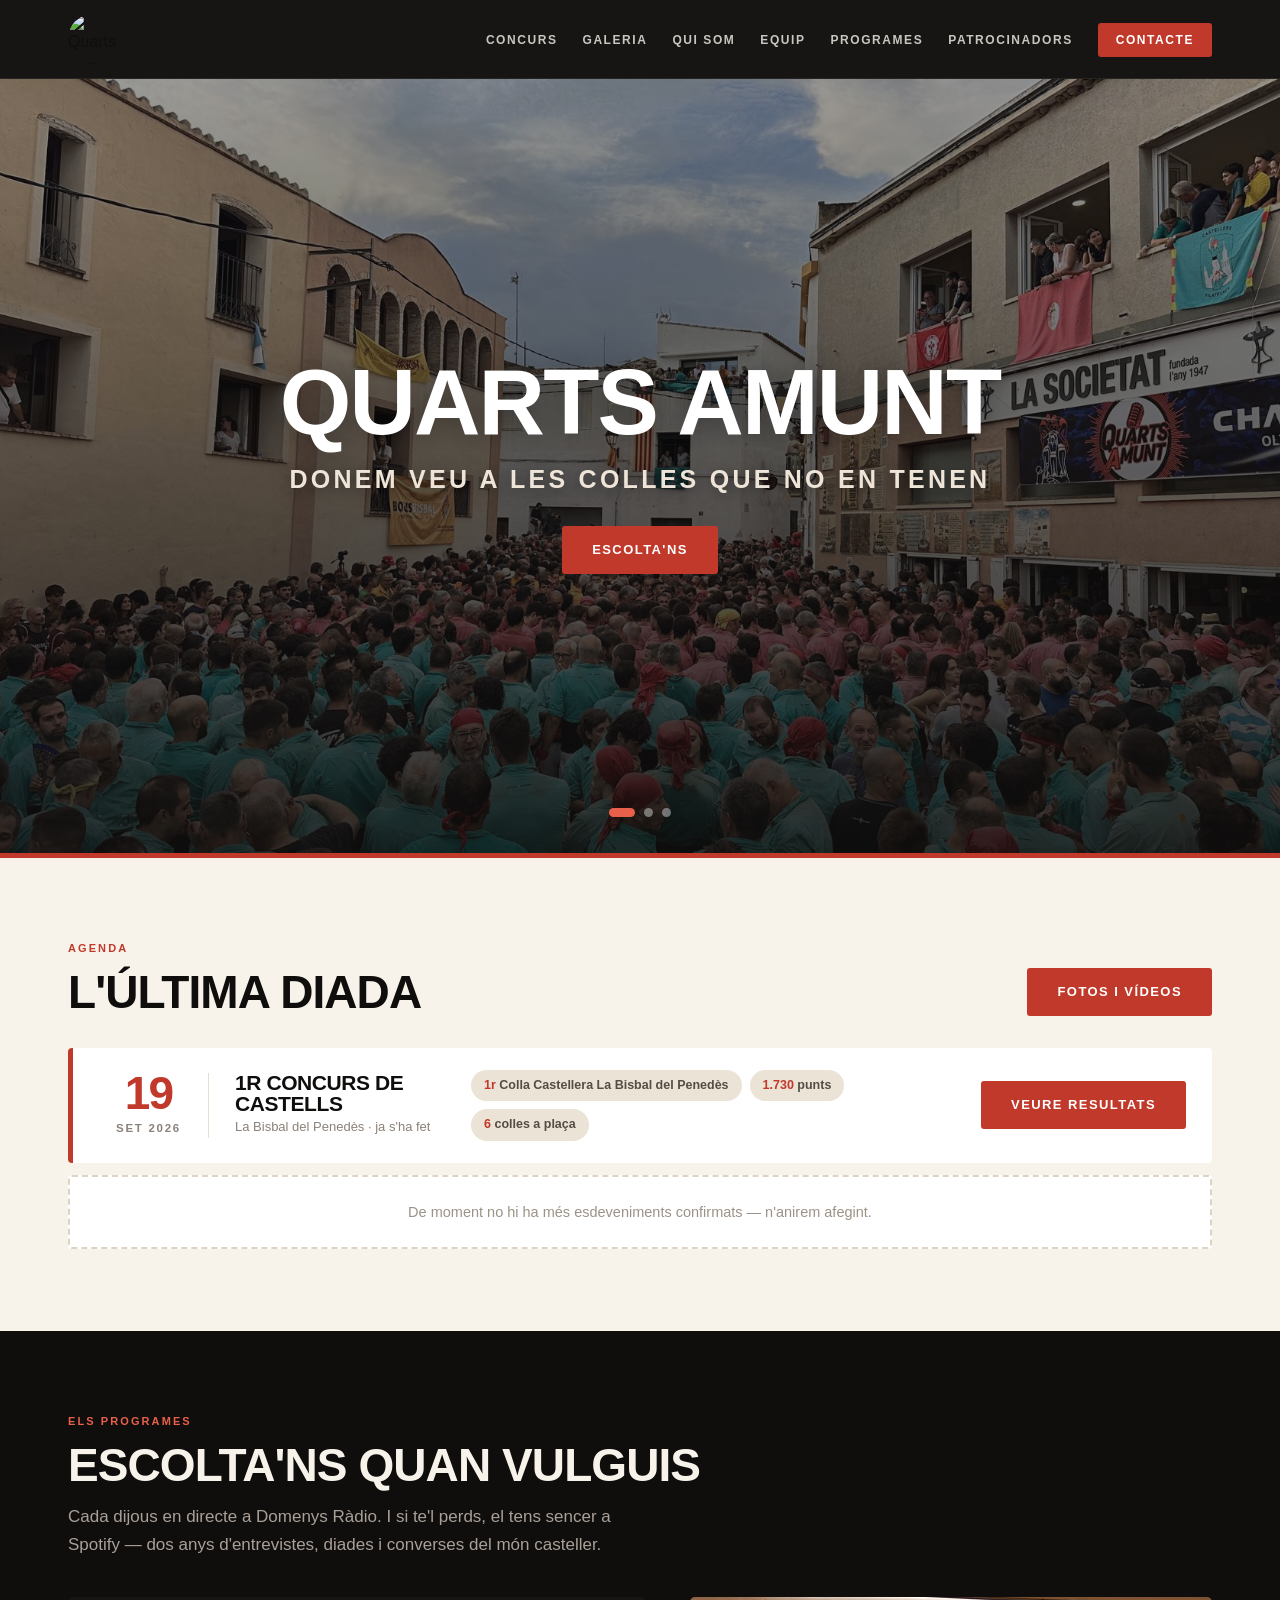
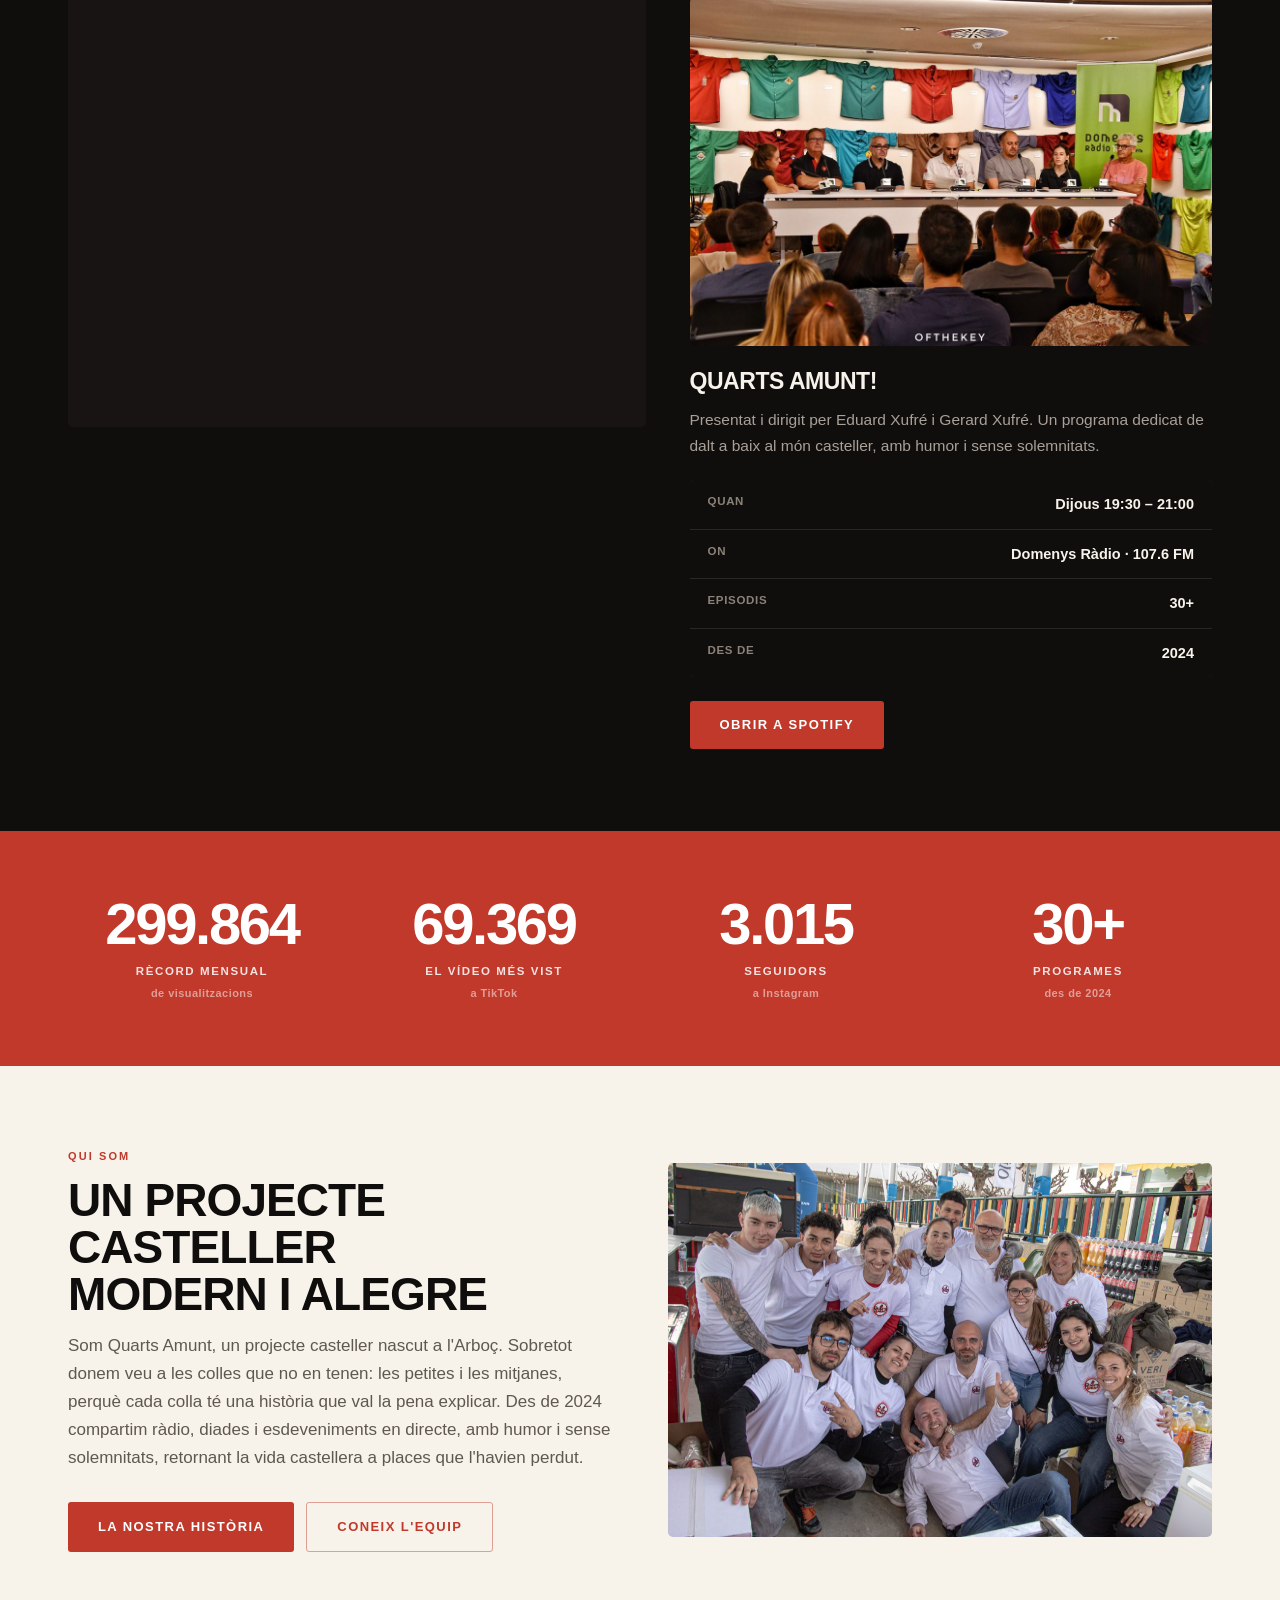
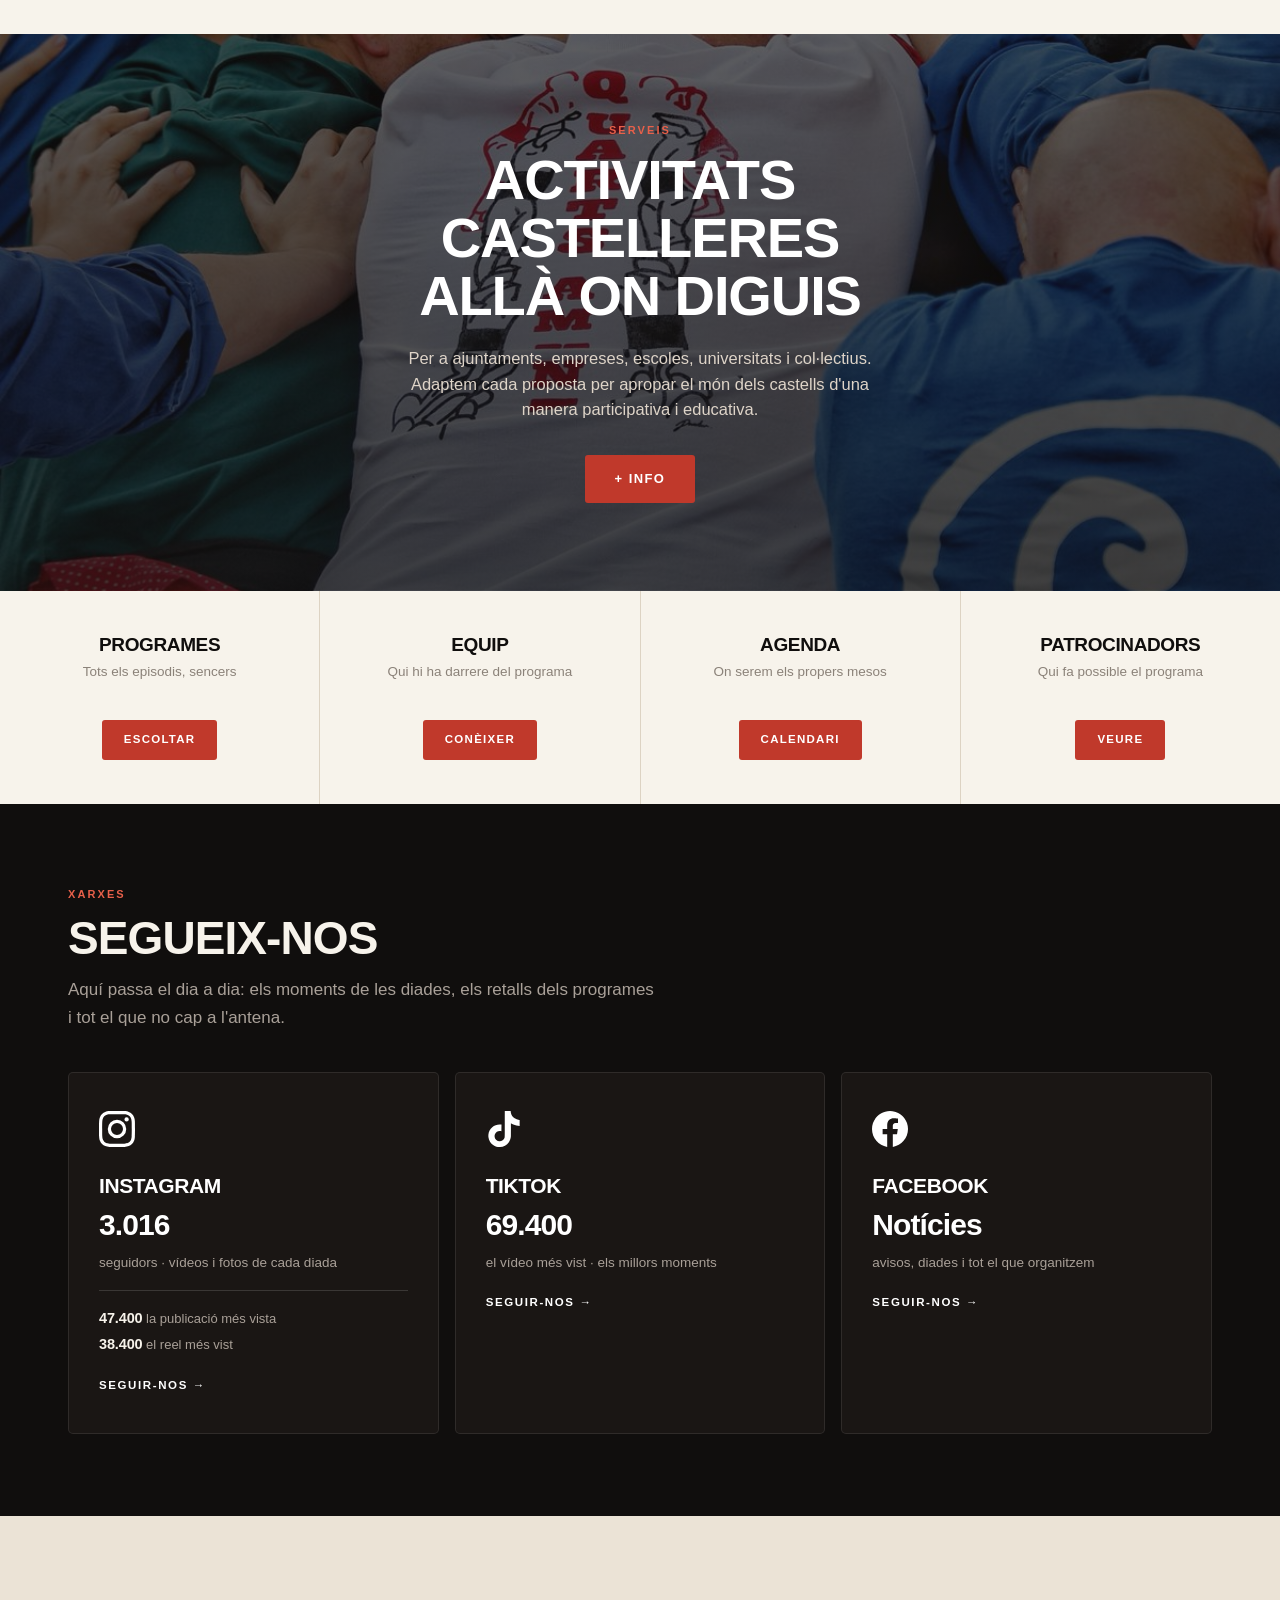
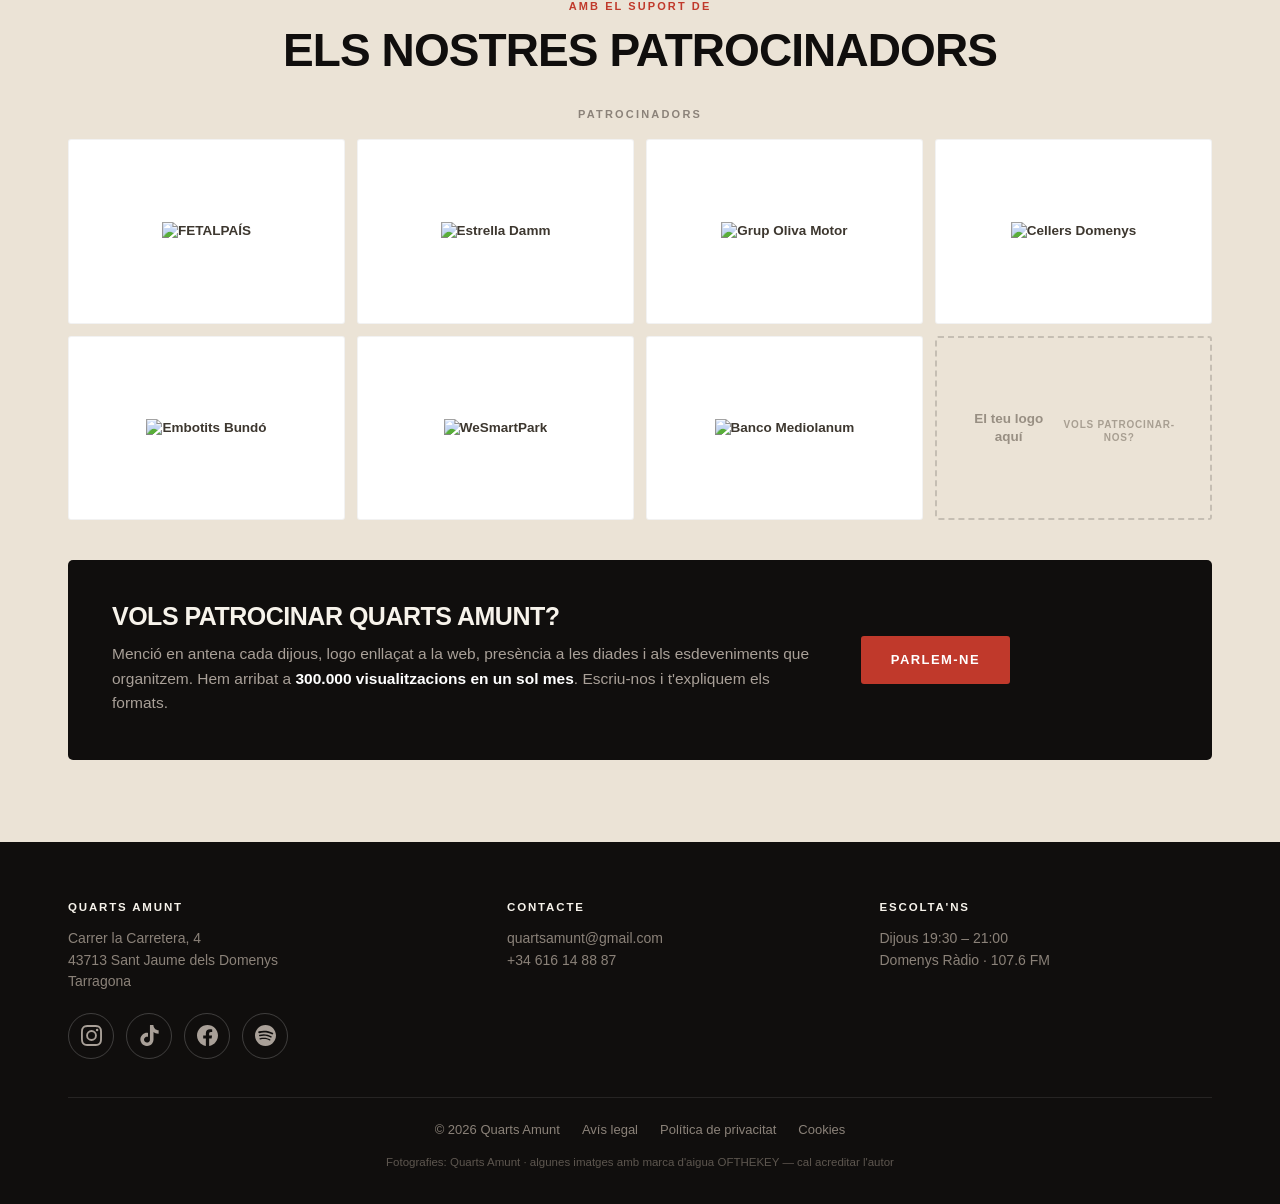
==== commit 1e939559: "Add files via upload" ====
--- a/index.html
+++ b/index.html
@@ -298,7 +298,6 @@
       <li><a href="equip.html">Equip</a></li>
       <li><a href="programes.html">Programes</a></li>
       <li><a href="patrocinadors.html">Patrocinadors</a></li>
-      <li><a href="uneix-t-hi.html">Uneix-t'hi</a></li>
       <li><a href="#contacte" class="nav-cta">Contacte</a></li>
     </ul>
   </div>
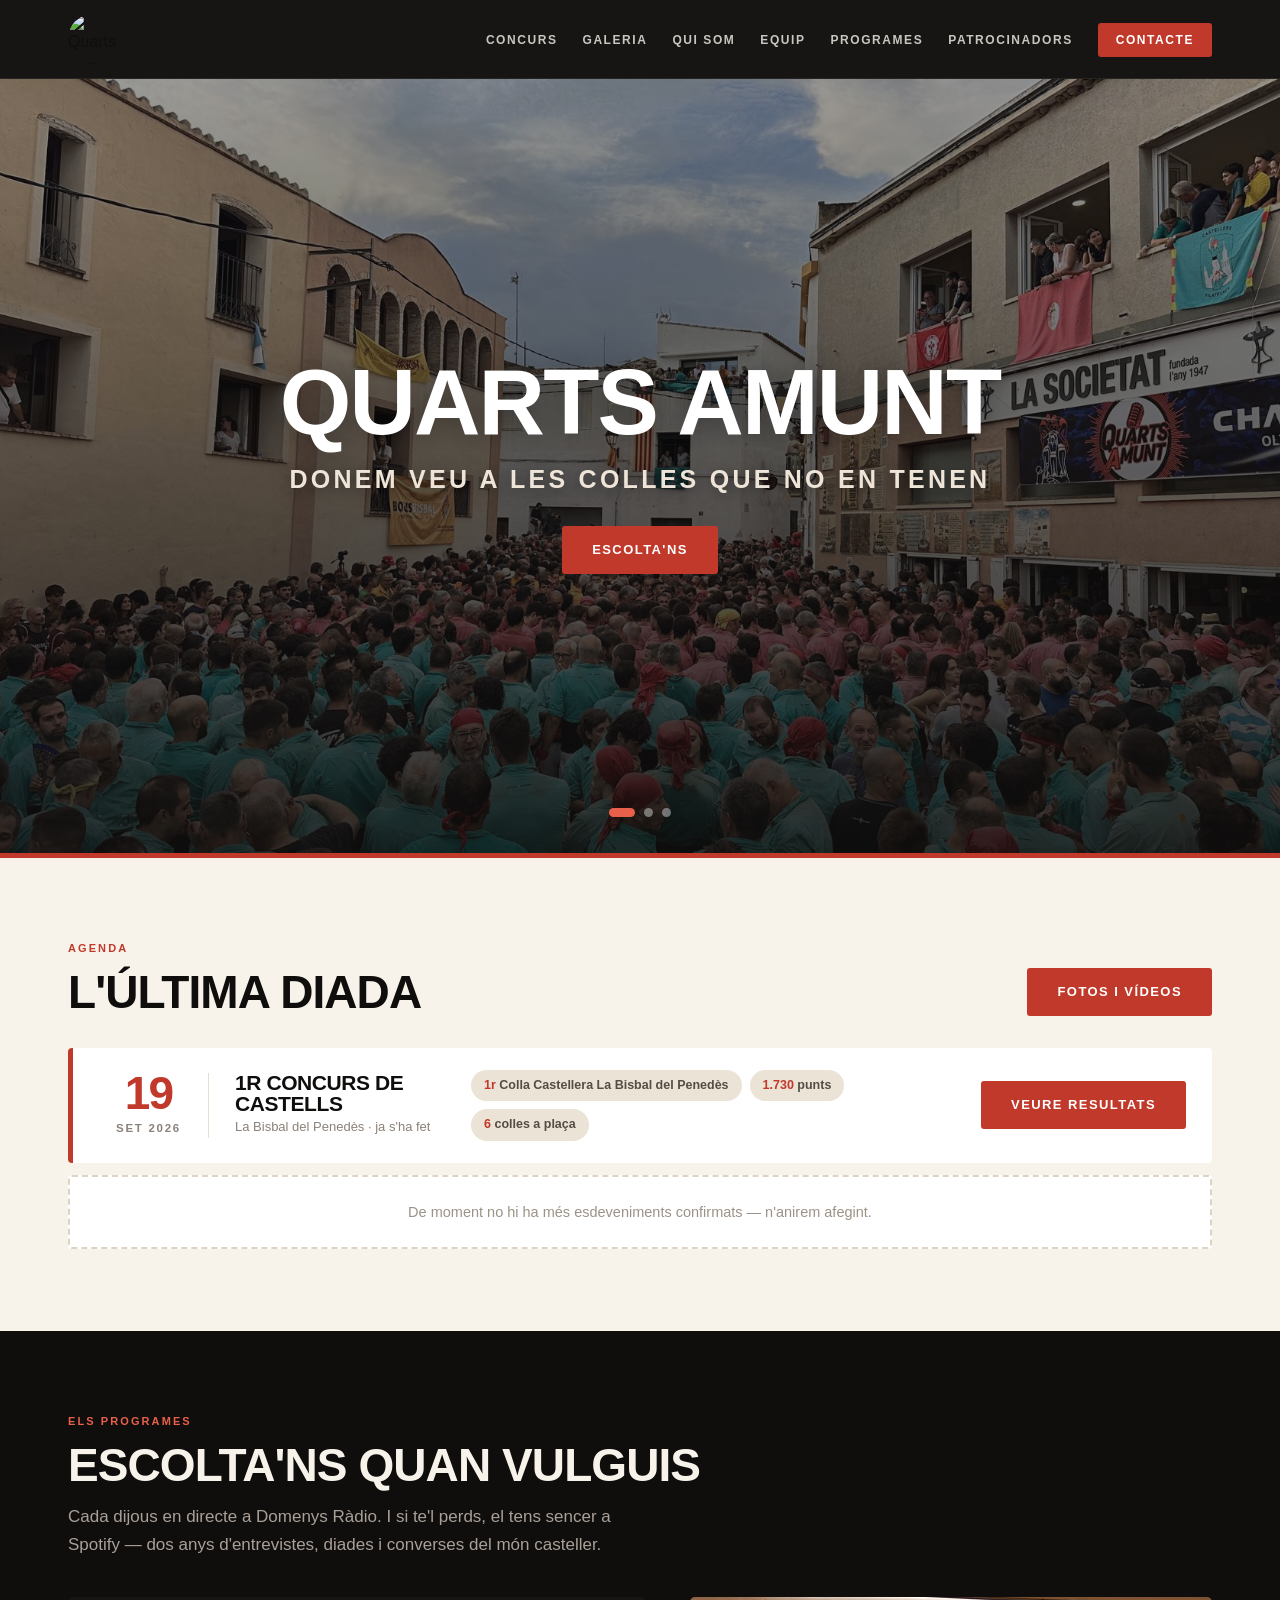
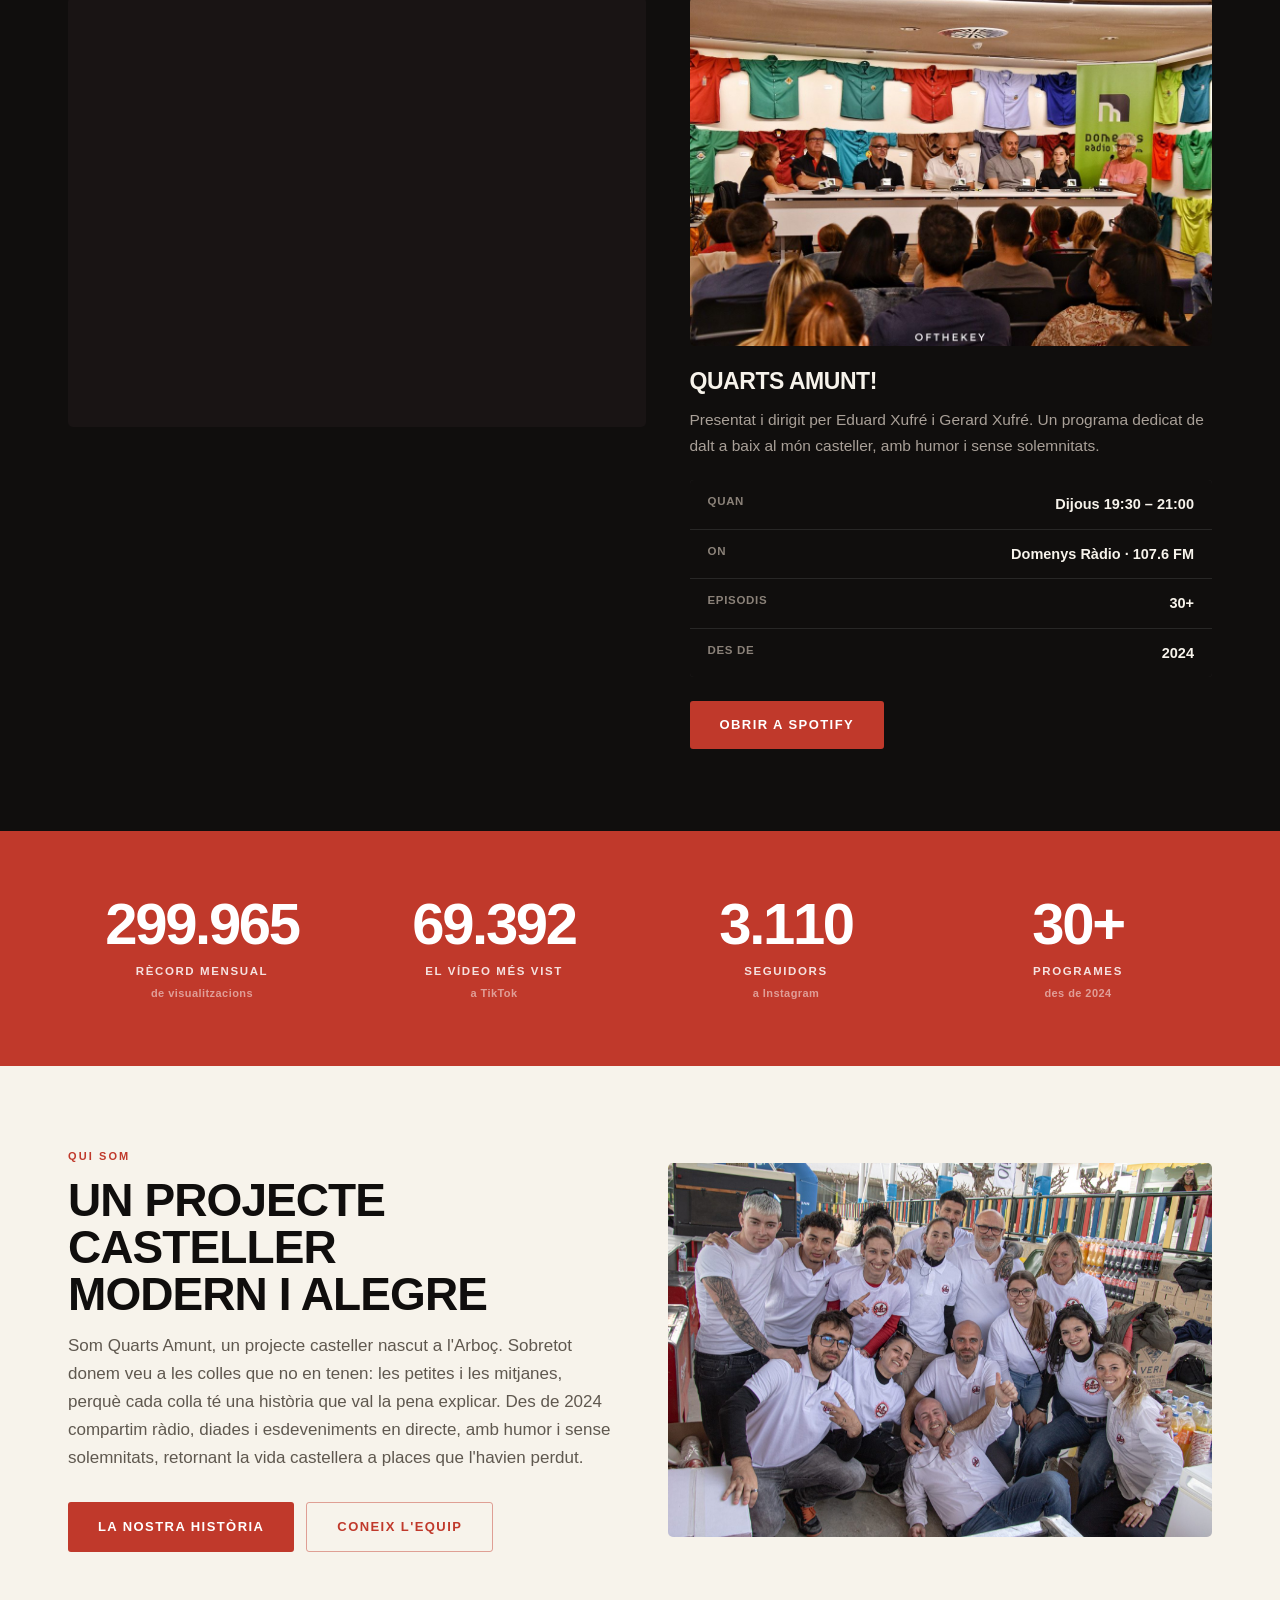
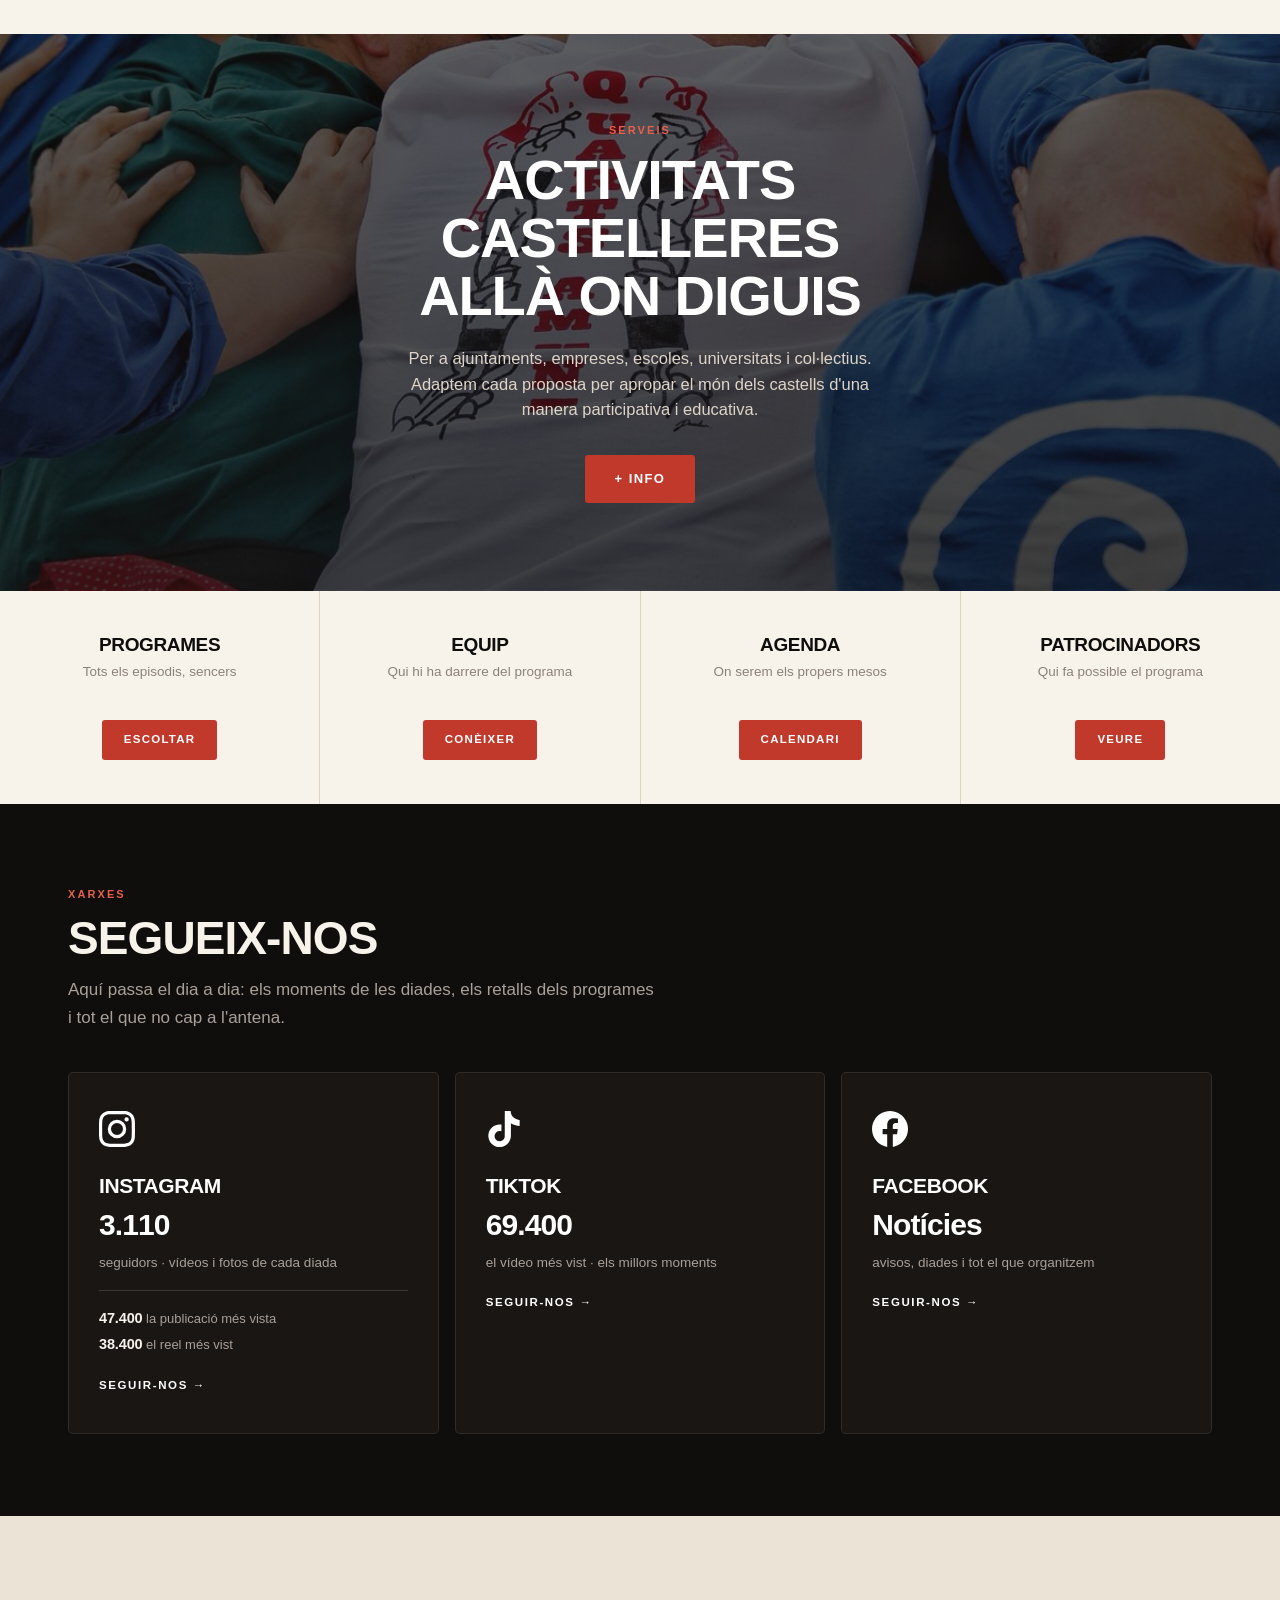
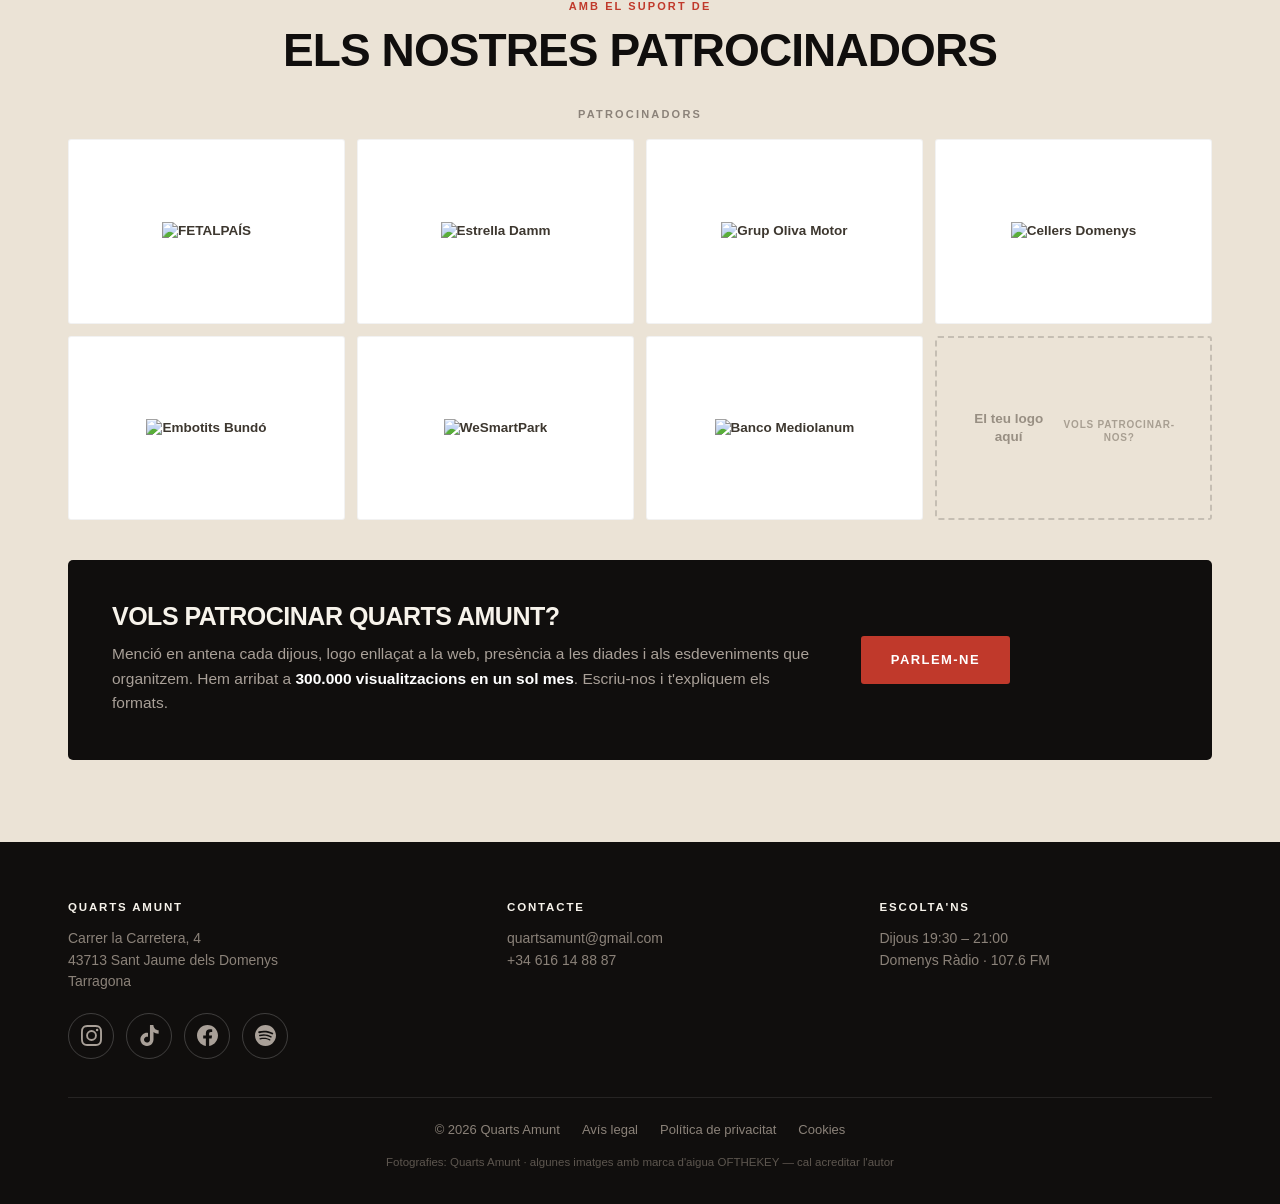
==== commit 975eb8f9: "Add files via upload" ====
--- a/index.html
+++ b/index.html
@@ -390,7 +390,7 @@
   <div class="wrap x-grid">
     <div><div class="x-num" data-to="300000">300.000</div><div class="x-lab">Rècord mensual<div class="x-sub">de visualitzacions</div></div></div>
     <div><div class="x-num" data-to="69400">69.400</div><div class="x-lab">El vídeo més vist<div class="x-sub">a TikTok</div></div></div>
-    <div><div class="x-num" data-to="3016">3.016</div><div class="x-lab">Seguidors<div class="x-sub">a Instagram</div></div></div>
+    <div><div class="x-num" data-to="3110">3.110</div><div class="x-lab">Seguidors<div class="x-sub">a Instagram</div></div></div>
     <div><div class="x-num" data-to="30" data-suf="+">30+</div><div class="x-lab">Programes<div class="x-sub">des de 2024</div></div></div>
   </div>
 </section>
@@ -446,7 +446,7 @@
     </div>
     <div class="xx">
       <a class="ig" href="https://www.instagram.com/quartsamunt" target="_blank" rel="noopener">
-        <div class="in"><svg viewBox="0 0 24 24" fill="currentColor" aria-hidden="true"><path d="M12 0C8.74 0 8.33.015 7.05.072 5.78.13 4.9.333 4.14.63c-.79.306-1.46.717-2.13 1.384S.935 3.35.63 4.14C.333 4.9.13 5.78.072 7.05.015 8.33 0 8.74 0 12s.015 3.67.072 4.95c.058 1.27.26 2.15.558 2.91.306.79.717 1.46 1.384 2.13.667.67 1.34 1.08 2.13 1.38.76.3 1.64.5 2.91.56C8.33 23.99 8.74 24 12 24s3.67-.015 4.95-.072c1.27-.06 2.15-.26 2.91-.56.79-.3 1.46-.72 2.13-1.38.67-.67 1.08-1.34 1.38-2.13.3-.76.5-1.64.56-2.91.06-1.28.07-1.69.07-4.95s-.015-3.67-.072-4.95c-.06-1.28-.26-2.15-.56-2.91-.3-.79-.72-1.46-1.38-2.13C21.32 1.35 20.65.94 19.86.63c-.76-.3-1.64-.5-2.91-.56C15.67.012 15.26 0 12 0zm0 2.16c3.2 0 3.58.016 4.85.07 1.17.06 1.8.25 2.23.42.56.22.96.48 1.38.9.42.42.68.82.9 1.38.16.42.36 1.06.41 2.23.06 1.27.07 1.65.07 4.85s-.015 3.59-.07 4.85c-.06 1.17-.26 1.81-.42 2.23-.22.56-.48.96-.9 1.38-.42.42-.82.68-1.38.9-.42.16-1.06.36-2.23.41-1.27.06-1.65.07-4.86.07s-3.59-.015-4.86-.07c-1.17-.06-1.82-.26-2.24-.42-.57-.22-.96-.48-1.38-.9-.42-.42-.69-.82-.9-1.38-.16-.42-.36-1.06-.42-2.23-.045-1.26-.06-1.65-.06-4.84s.016-3.59.06-4.86c.06-1.17.26-1.81.42-2.23.21-.57.48-.96.9-1.38.42-.42.81-.69 1.38-.9.42-.17 1.05-.36 2.22-.42C8.42 2.18 8.8 2.16 12 2.16zm0 3.68a6.16 6.16 0 100 12.32 6.16 6.16 0 000-12.32zM12 16a4 4 0 110-8 4 4 0 010 8zm7.85-10.4a1.44 1.44 0 11-2.88 0 1.44 1.44 0 012.88 0z"/></svg><h3>Instagram</h3><div class="num">3.016</div>
+        <div class="in"><svg viewBox="0 0 24 24" fill="currentColor" aria-hidden="true"><path d="M12 0C8.74 0 8.33.015 7.05.072 5.78.13 4.9.333 4.14.63c-.79.306-1.46.717-2.13 1.384S.935 3.35.63 4.14C.333 4.9.13 5.78.072 7.05.015 8.33 0 8.74 0 12s.015 3.67.072 4.95c.058 1.27.26 2.15.558 2.91.306.79.717 1.46 1.384 2.13.667.67 1.34 1.08 2.13 1.38.76.3 1.64.5 2.91.56C8.33 23.99 8.74 24 12 24s3.67-.015 4.95-.072c1.27-.06 2.15-.26 2.91-.56.79-.3 1.46-.72 2.13-1.38.67-.67 1.08-1.34 1.38-2.13.3-.76.5-1.64.56-2.91.06-1.28.07-1.69.07-4.95s-.015-3.67-.072-4.95c-.06-1.28-.26-2.15-.56-2.91-.3-.79-.72-1.46-1.38-2.13C21.32 1.35 20.65.94 19.86.63c-.76-.3-1.64-.5-2.91-.56C15.67.012 15.26 0 12 0zm0 2.16c3.2 0 3.58.016 4.85.07 1.17.06 1.8.25 2.23.42.56.22.96.48 1.38.9.42.42.68.82.9 1.38.16.42.36 1.06.41 2.23.06 1.27.07 1.65.07 4.85s-.015 3.59-.07 4.85c-.06 1.17-.26 1.81-.42 2.23-.22.56-.48.96-.9 1.38-.42.42-.82.68-1.38.9-.42.16-1.06.36-2.23.41-1.27.06-1.65.07-4.86.07s-3.59-.015-4.86-.07c-1.17-.06-1.82-.26-2.24-.42-.57-.22-.96-.48-1.38-.9-.42-.42-.69-.82-.9-1.38-.16-.42-.36-1.06-.42-2.23-.045-1.26-.06-1.65-.06-4.84s.016-3.59.06-4.86c.06-1.17.26-1.81.42-2.23.21-.57.48-.96.9-1.38.42-.42.81-.69 1.38-.9.42-.17 1.05-.36 2.22-.42C8.42 2.18 8.8 2.16 12 2.16zm0 3.68a6.16 6.16 0 100 12.32 6.16 6.16 0 000-12.32zM12 16a4 4 0 110-8 4 4 0 010 8zm7.85-10.4a1.44 1.44 0 11-2.88 0 1.44 1.44 0 012.88 0z"/></svg><h3>Instagram</h3><div class="num">3.110</div>
         <p>seguidors · vídeos i fotos de cada diada</p>
         <ul class="rec"><li><b>47.400</b> la publicació més vista</li><li><b>38.400</b> el reel més vist</li></ul>
         <div class="anar">Seguir-nos →</div></div></a>
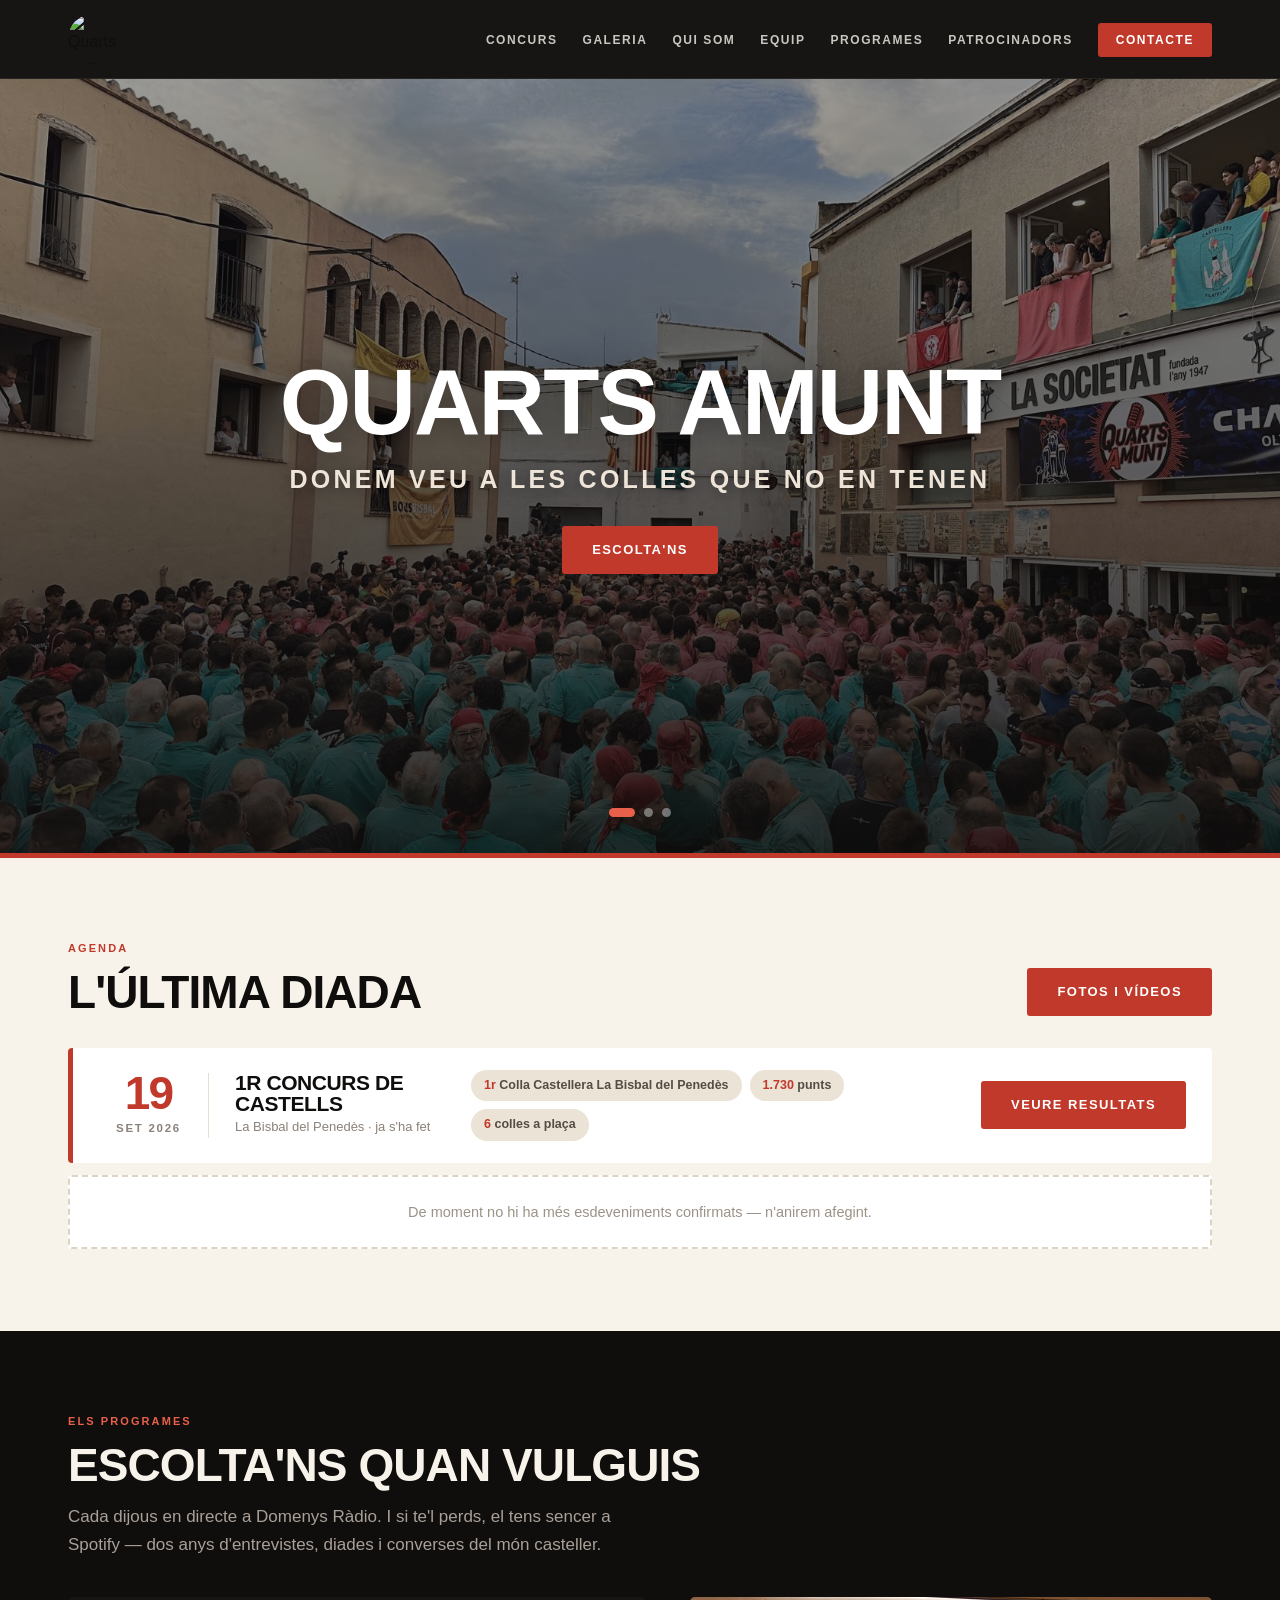
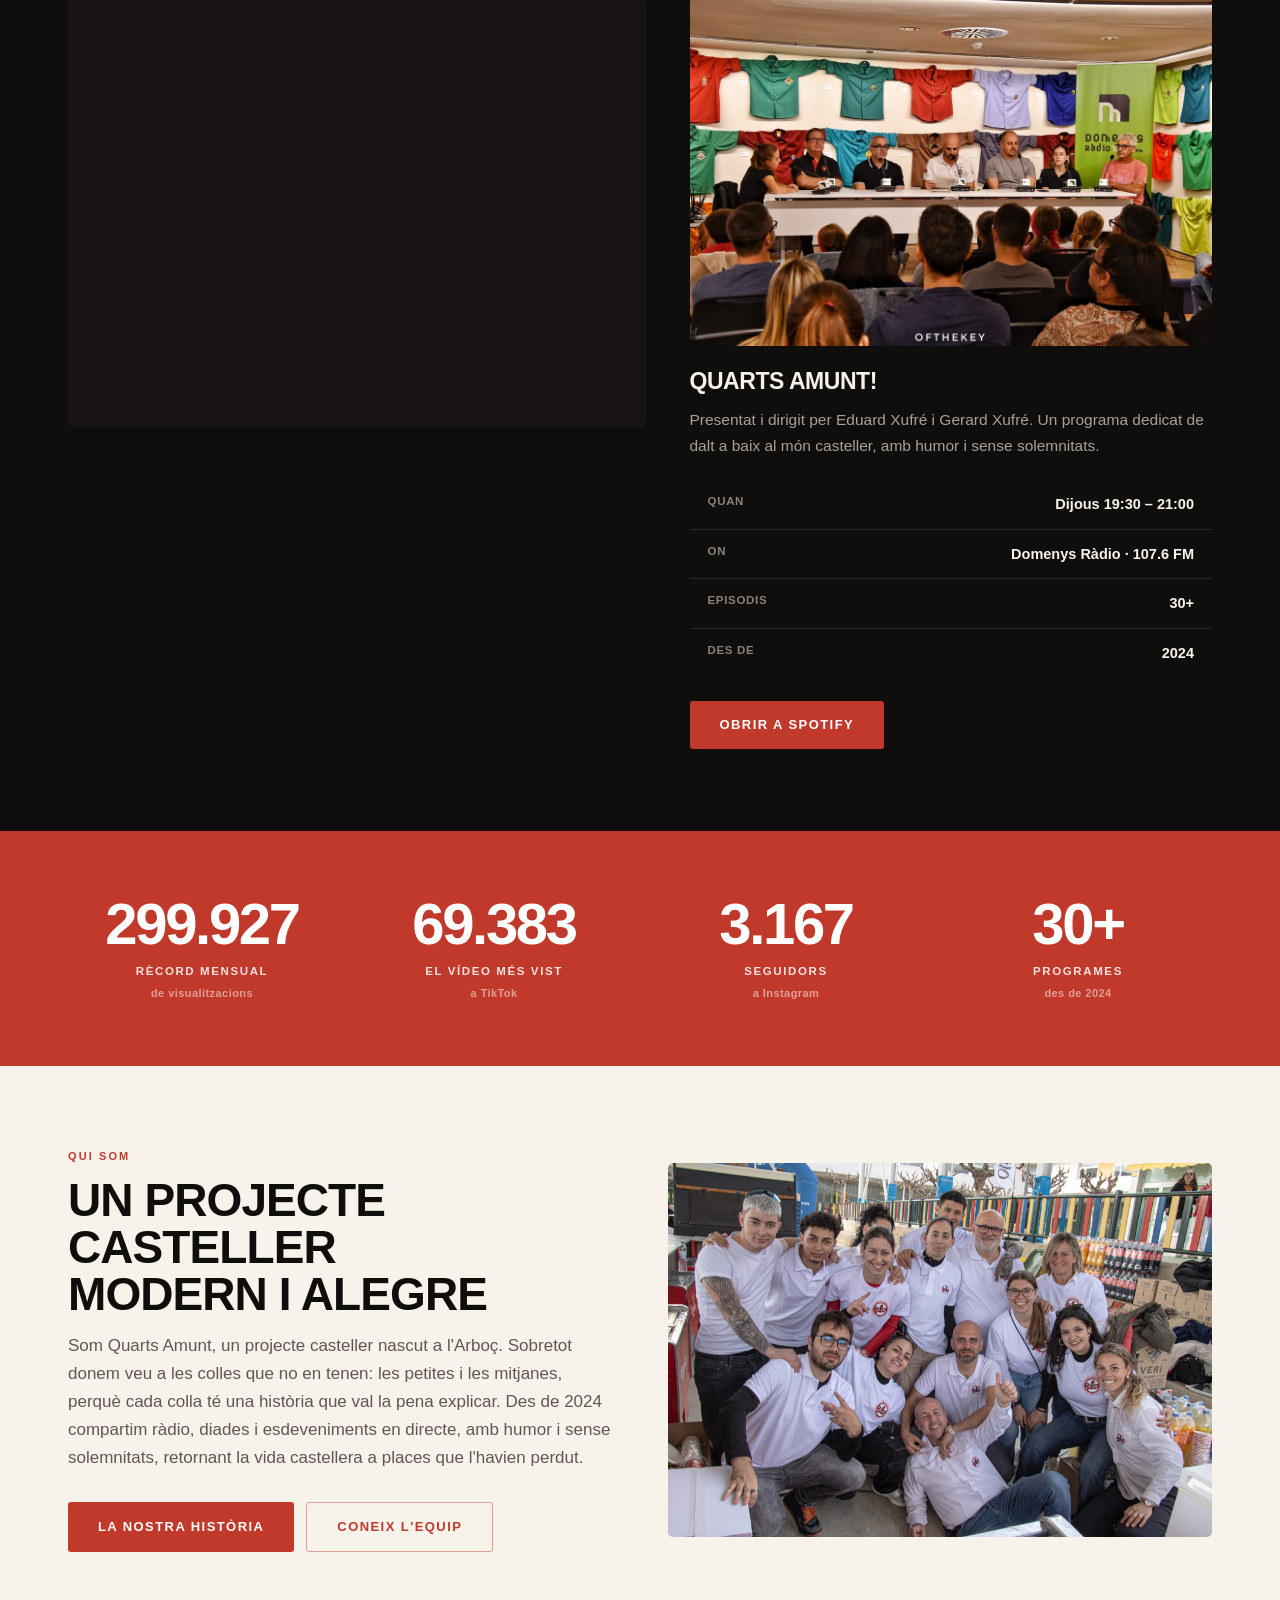
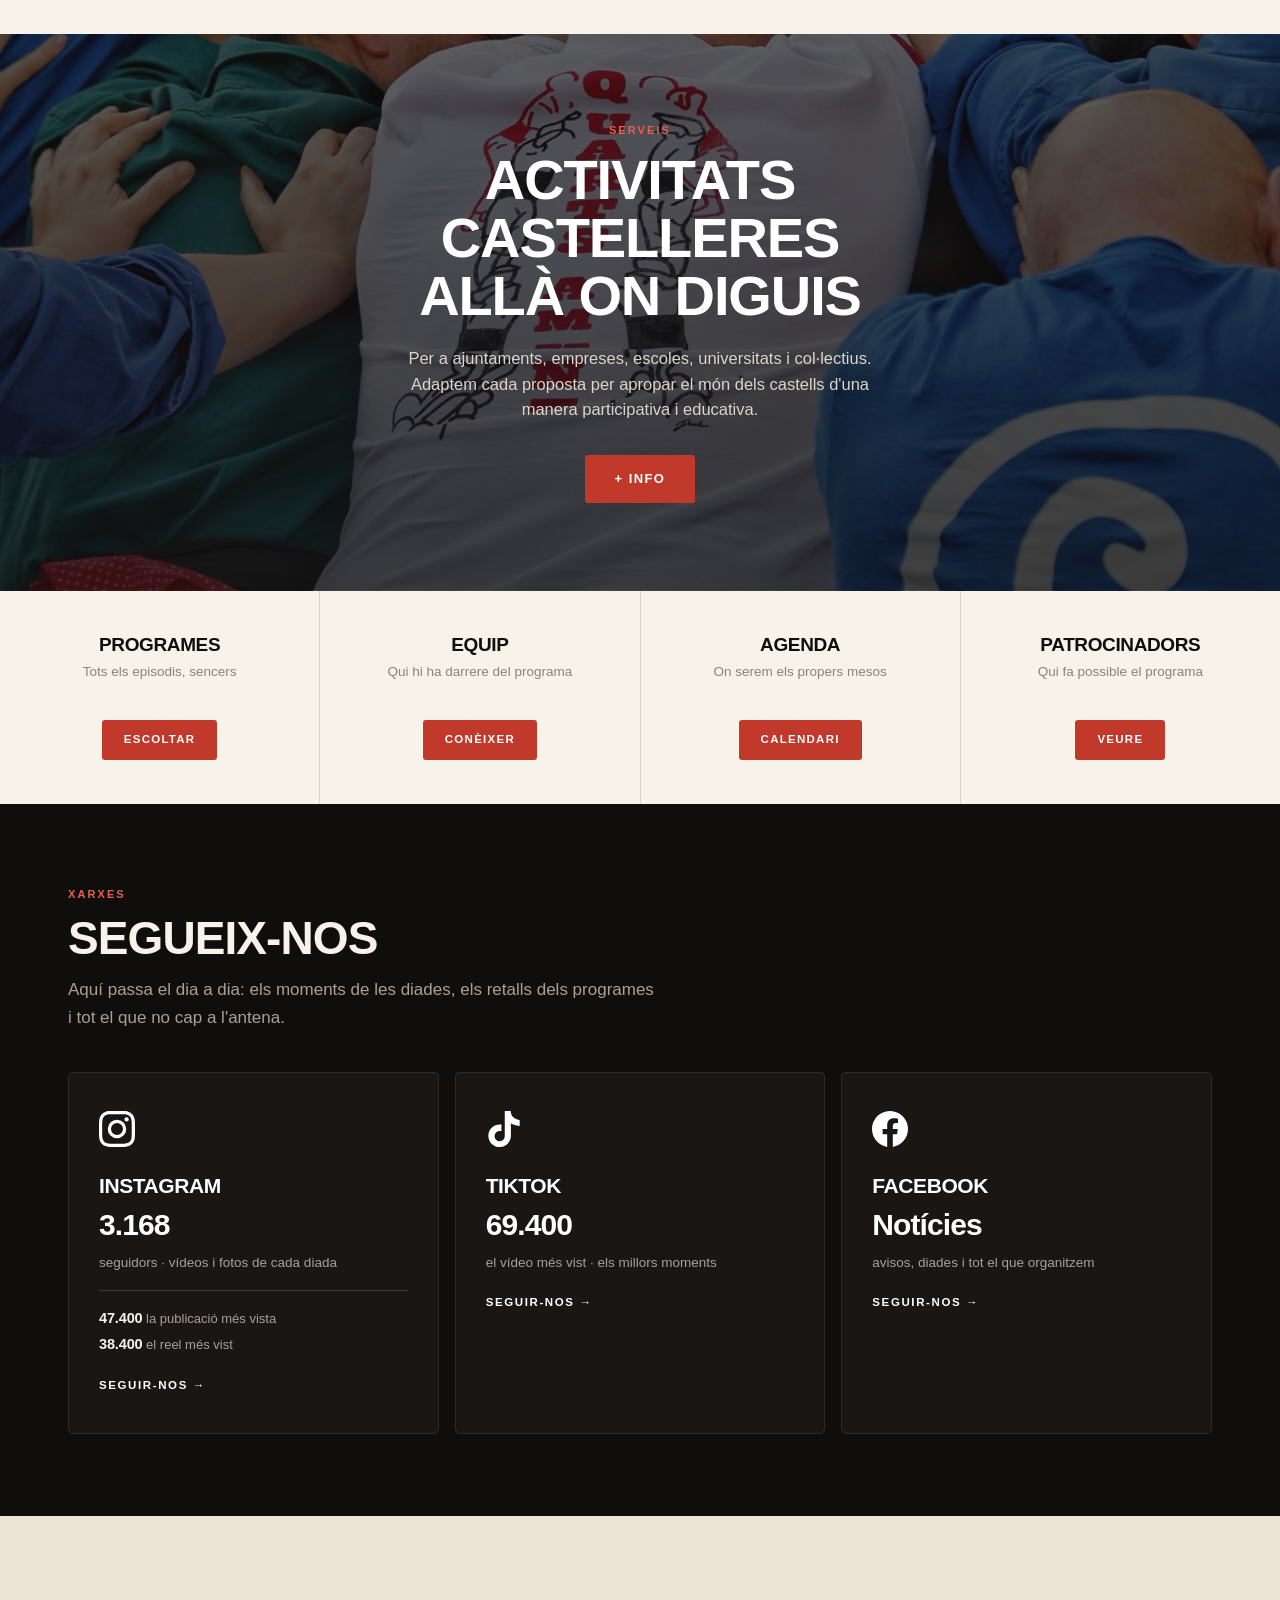
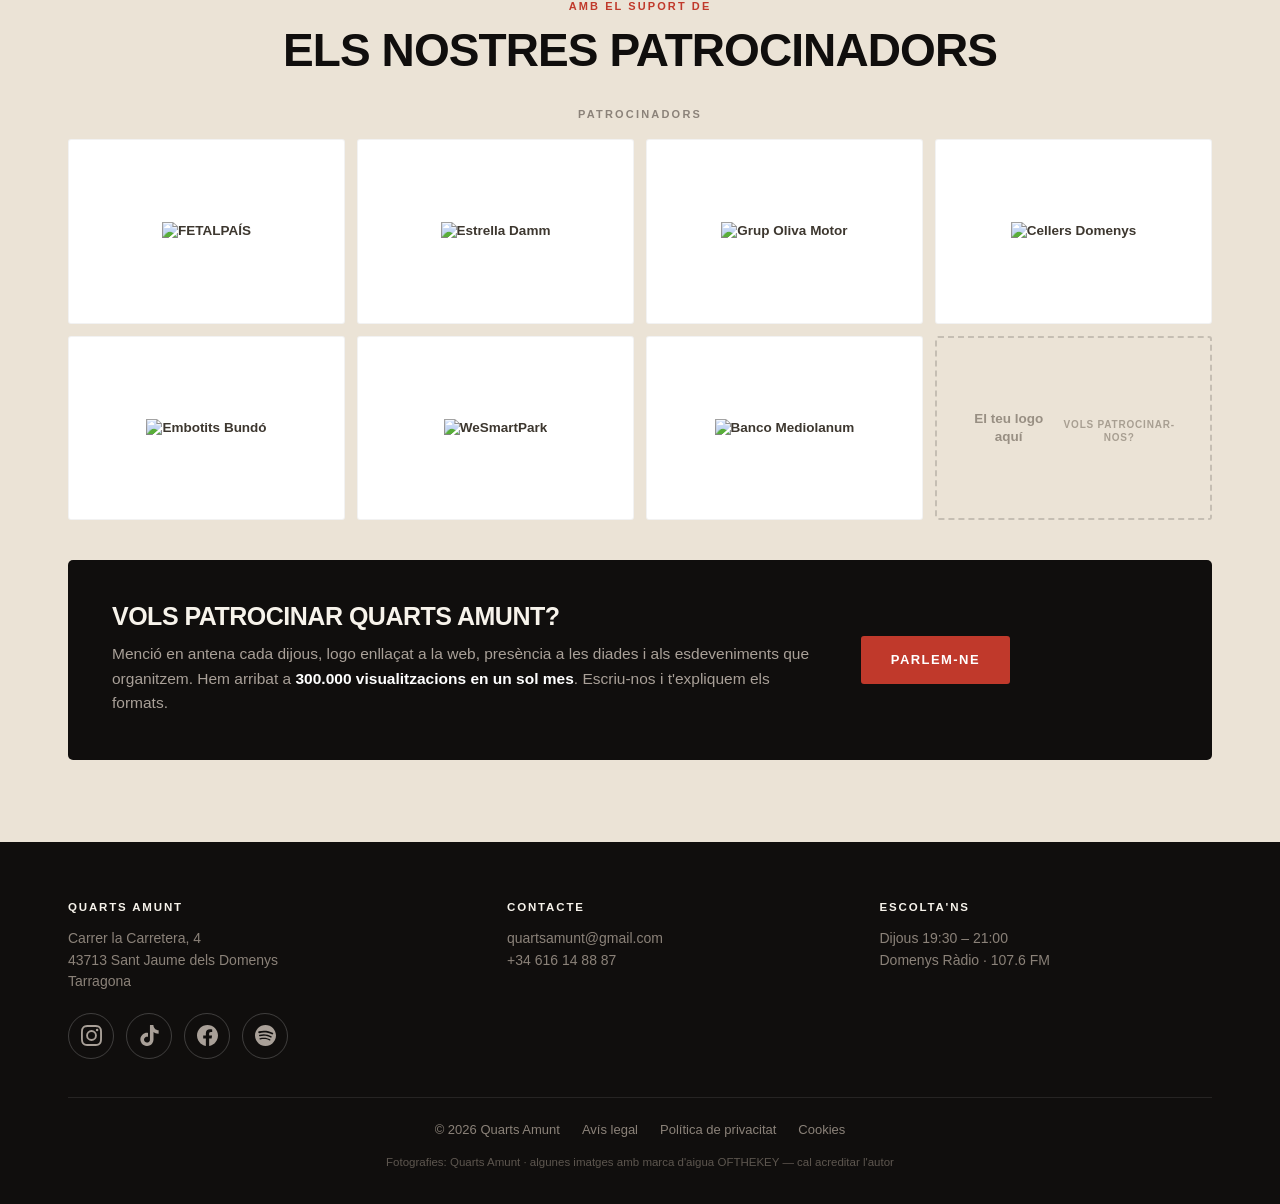
==== commit 9f7c2caf: "Add files via upload" ====
--- a/index.html
+++ b/index.html
@@ -390,7 +390,7 @@
   <div class="wrap x-grid">
     <div><div class="x-num" data-to="300000">300.000</div><div class="x-lab">Rècord mensual<div class="x-sub">de visualitzacions</div></div></div>
     <div><div class="x-num" data-to="69400">69.400</div><div class="x-lab">El vídeo més vist<div class="x-sub">a TikTok</div></div></div>
-    <div><div class="x-num" data-to="3110">3.110</div><div class="x-lab">Seguidors<div class="x-sub">a Instagram</div></div></div>
+    <div><div class="x-num" data-to="3168">3.168</div><div class="x-lab">Seguidors<div class="x-sub">a Instagram</div></div></div>
     <div><div class="x-num" data-to="30" data-suf="+">30+</div><div class="x-lab">Programes<div class="x-sub">des de 2024</div></div></div>
   </div>
 </section>
@@ -446,7 +446,7 @@
     </div>
     <div class="xx">
       <a class="ig" href="https://www.instagram.com/quartsamunt" target="_blank" rel="noopener">
-        <div class="in"><svg viewBox="0 0 24 24" fill="currentColor" aria-hidden="true"><path d="M12 0C8.74 0 8.33.015 7.05.072 5.78.13 4.9.333 4.14.63c-.79.306-1.46.717-2.13 1.384S.935 3.35.63 4.14C.333 4.9.13 5.78.072 7.05.015 8.33 0 8.74 0 12s.015 3.67.072 4.95c.058 1.27.26 2.15.558 2.91.306.79.717 1.46 1.384 2.13.667.67 1.34 1.08 2.13 1.38.76.3 1.64.5 2.91.56C8.33 23.99 8.74 24 12 24s3.67-.015 4.95-.072c1.27-.06 2.15-.26 2.91-.56.79-.3 1.46-.72 2.13-1.38.67-.67 1.08-1.34 1.38-2.13.3-.76.5-1.64.56-2.91.06-1.28.07-1.69.07-4.95s-.015-3.67-.072-4.95c-.06-1.28-.26-2.15-.56-2.91-.3-.79-.72-1.46-1.38-2.13C21.32 1.35 20.65.94 19.86.63c-.76-.3-1.64-.5-2.91-.56C15.67.012 15.26 0 12 0zm0 2.16c3.2 0 3.58.016 4.85.07 1.17.06 1.8.25 2.23.42.56.22.96.48 1.38.9.42.42.68.82.9 1.38.16.42.36 1.06.41 2.23.06 1.27.07 1.65.07 4.85s-.015 3.59-.07 4.85c-.06 1.17-.26 1.81-.42 2.23-.22.56-.48.96-.9 1.38-.42.42-.82.68-1.38.9-.42.16-1.06.36-2.23.41-1.27.06-1.65.07-4.86.07s-3.59-.015-4.86-.07c-1.17-.06-1.82-.26-2.24-.42-.57-.22-.96-.48-1.38-.9-.42-.42-.69-.82-.9-1.38-.16-.42-.36-1.06-.42-2.23-.045-1.26-.06-1.65-.06-4.84s.016-3.59.06-4.86c.06-1.17.26-1.81.42-2.23.21-.57.48-.96.9-1.38.42-.42.81-.69 1.38-.9.42-.17 1.05-.36 2.22-.42C8.42 2.18 8.8 2.16 12 2.16zm0 3.68a6.16 6.16 0 100 12.32 6.16 6.16 0 000-12.32zM12 16a4 4 0 110-8 4 4 0 010 8zm7.85-10.4a1.44 1.44 0 11-2.88 0 1.44 1.44 0 012.88 0z"/></svg><h3>Instagram</h3><div class="num">3.110</div>
+        <div class="in"><svg viewBox="0 0 24 24" fill="currentColor" aria-hidden="true"><path d="M12 0C8.74 0 8.33.015 7.05.072 5.78.13 4.9.333 4.14.63c-.79.306-1.46.717-2.13 1.384S.935 3.35.63 4.14C.333 4.9.13 5.78.072 7.05.015 8.33 0 8.74 0 12s.015 3.67.072 4.95c.058 1.27.26 2.15.558 2.91.306.79.717 1.46 1.384 2.13.667.67 1.34 1.08 2.13 1.38.76.3 1.64.5 2.91.56C8.33 23.99 8.74 24 12 24s3.67-.015 4.95-.072c1.27-.06 2.15-.26 2.91-.56.79-.3 1.46-.72 2.13-1.38.67-.67 1.08-1.34 1.38-2.13.3-.76.5-1.64.56-2.91.06-1.28.07-1.69.07-4.95s-.015-3.67-.072-4.95c-.06-1.28-.26-2.15-.56-2.91-.3-.79-.72-1.46-1.38-2.13C21.32 1.35 20.65.94 19.86.63c-.76-.3-1.64-.5-2.91-.56C15.67.012 15.26 0 12 0zm0 2.16c3.2 0 3.58.016 4.85.07 1.17.06 1.8.25 2.23.42.56.22.96.48 1.38.9.42.42.68.82.9 1.38.16.42.36 1.06.41 2.23.06 1.27.07 1.65.07 4.85s-.015 3.59-.07 4.85c-.06 1.17-.26 1.81-.42 2.23-.22.56-.48.96-.9 1.38-.42.42-.82.68-1.38.9-.42.16-1.06.36-2.23.41-1.27.06-1.65.07-4.86.07s-3.59-.015-4.86-.07c-1.17-.06-1.82-.26-2.24-.42-.57-.22-.96-.48-1.38-.9-.42-.42-.69-.82-.9-1.38-.16-.42-.36-1.06-.42-2.23-.045-1.26-.06-1.65-.06-4.84s.016-3.59.06-4.86c.06-1.17.26-1.81.42-2.23.21-.57.48-.96.9-1.38.42-.42.81-.69 1.38-.9.42-.17 1.05-.36 2.22-.42C8.42 2.18 8.8 2.16 12 2.16zm0 3.68a6.16 6.16 0 100 12.32 6.16 6.16 0 000-12.32zM12 16a4 4 0 110-8 4 4 0 010 8zm7.85-10.4a1.44 1.44 0 11-2.88 0 1.44 1.44 0 012.88 0z"/></svg><h3>Instagram</h3><div class="num">3.168</div>
         <p>seguidors · vídeos i fotos de cada diada</p>
         <ul class="rec"><li><b>47.400</b> la publicació més vista</li><li><b>38.400</b> el reel més vist</li></ul>
         <div class="anar">Seguir-nos →</div></div></a>
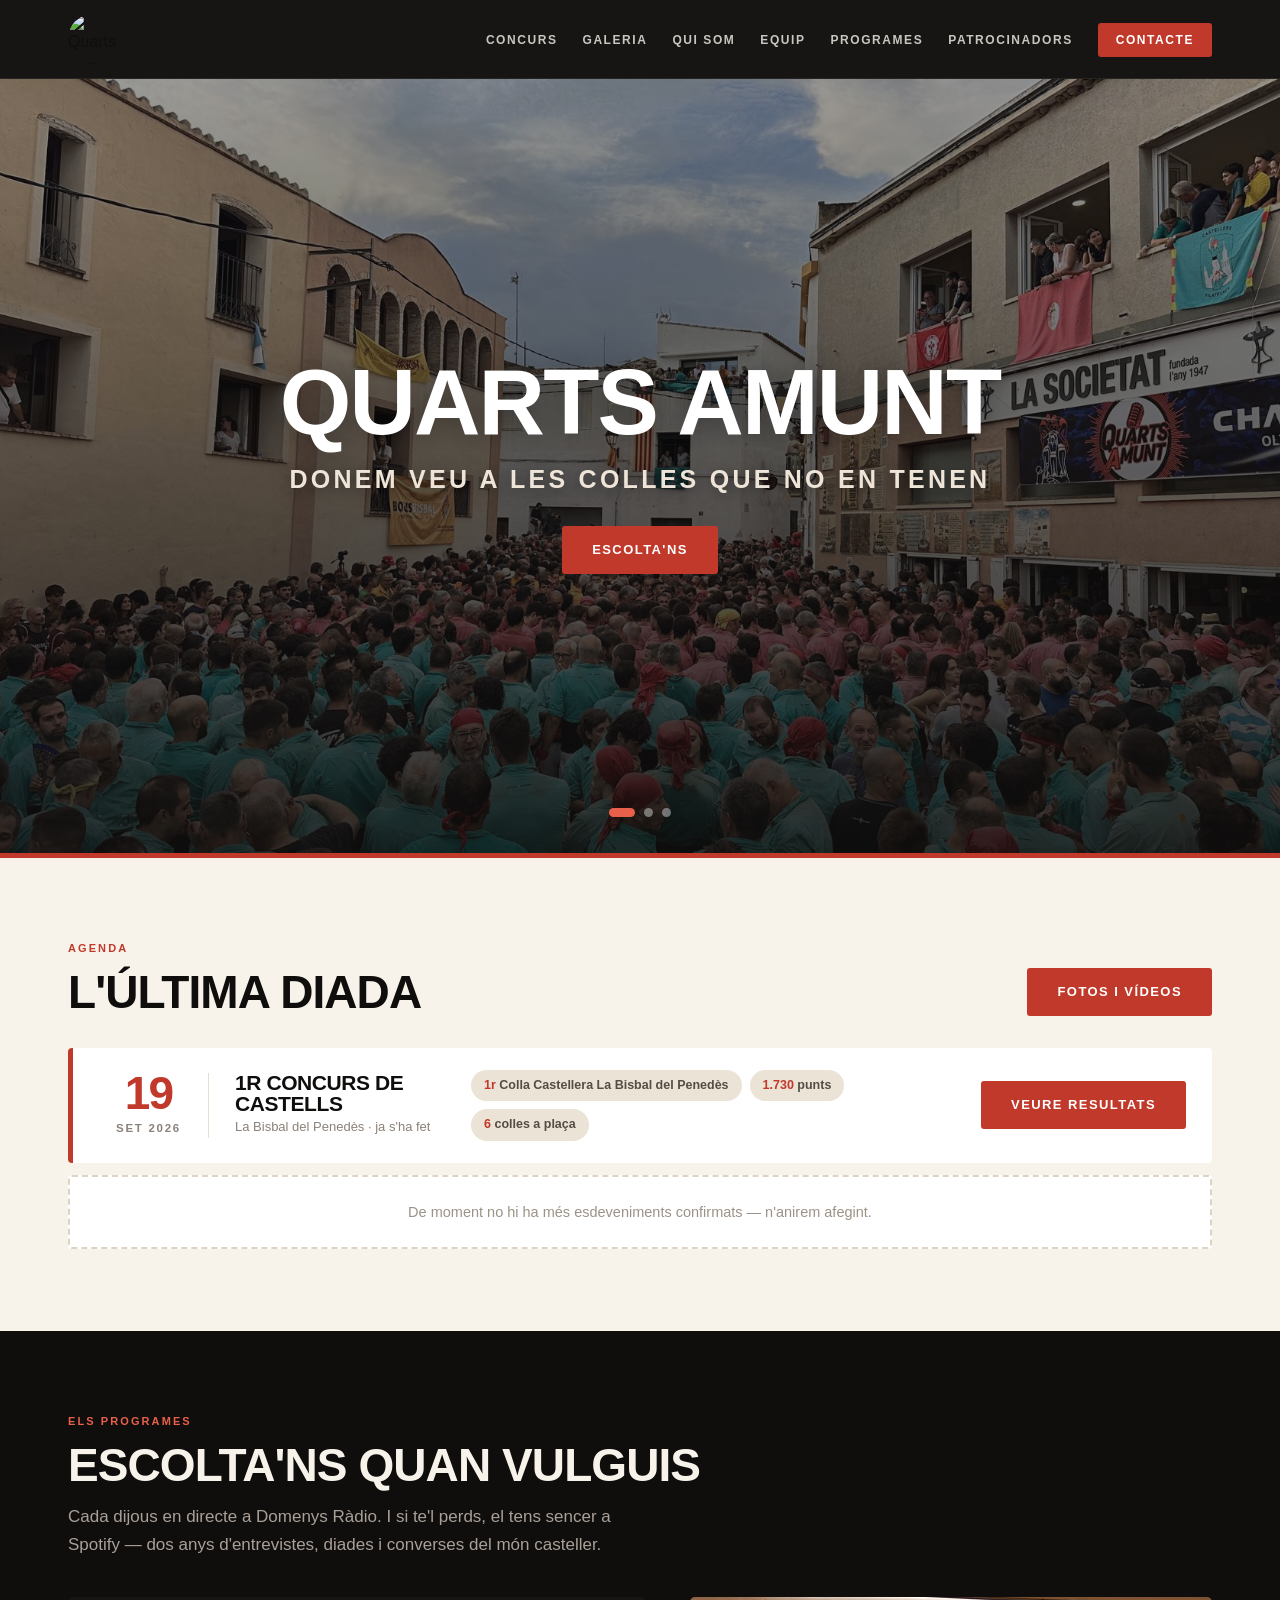
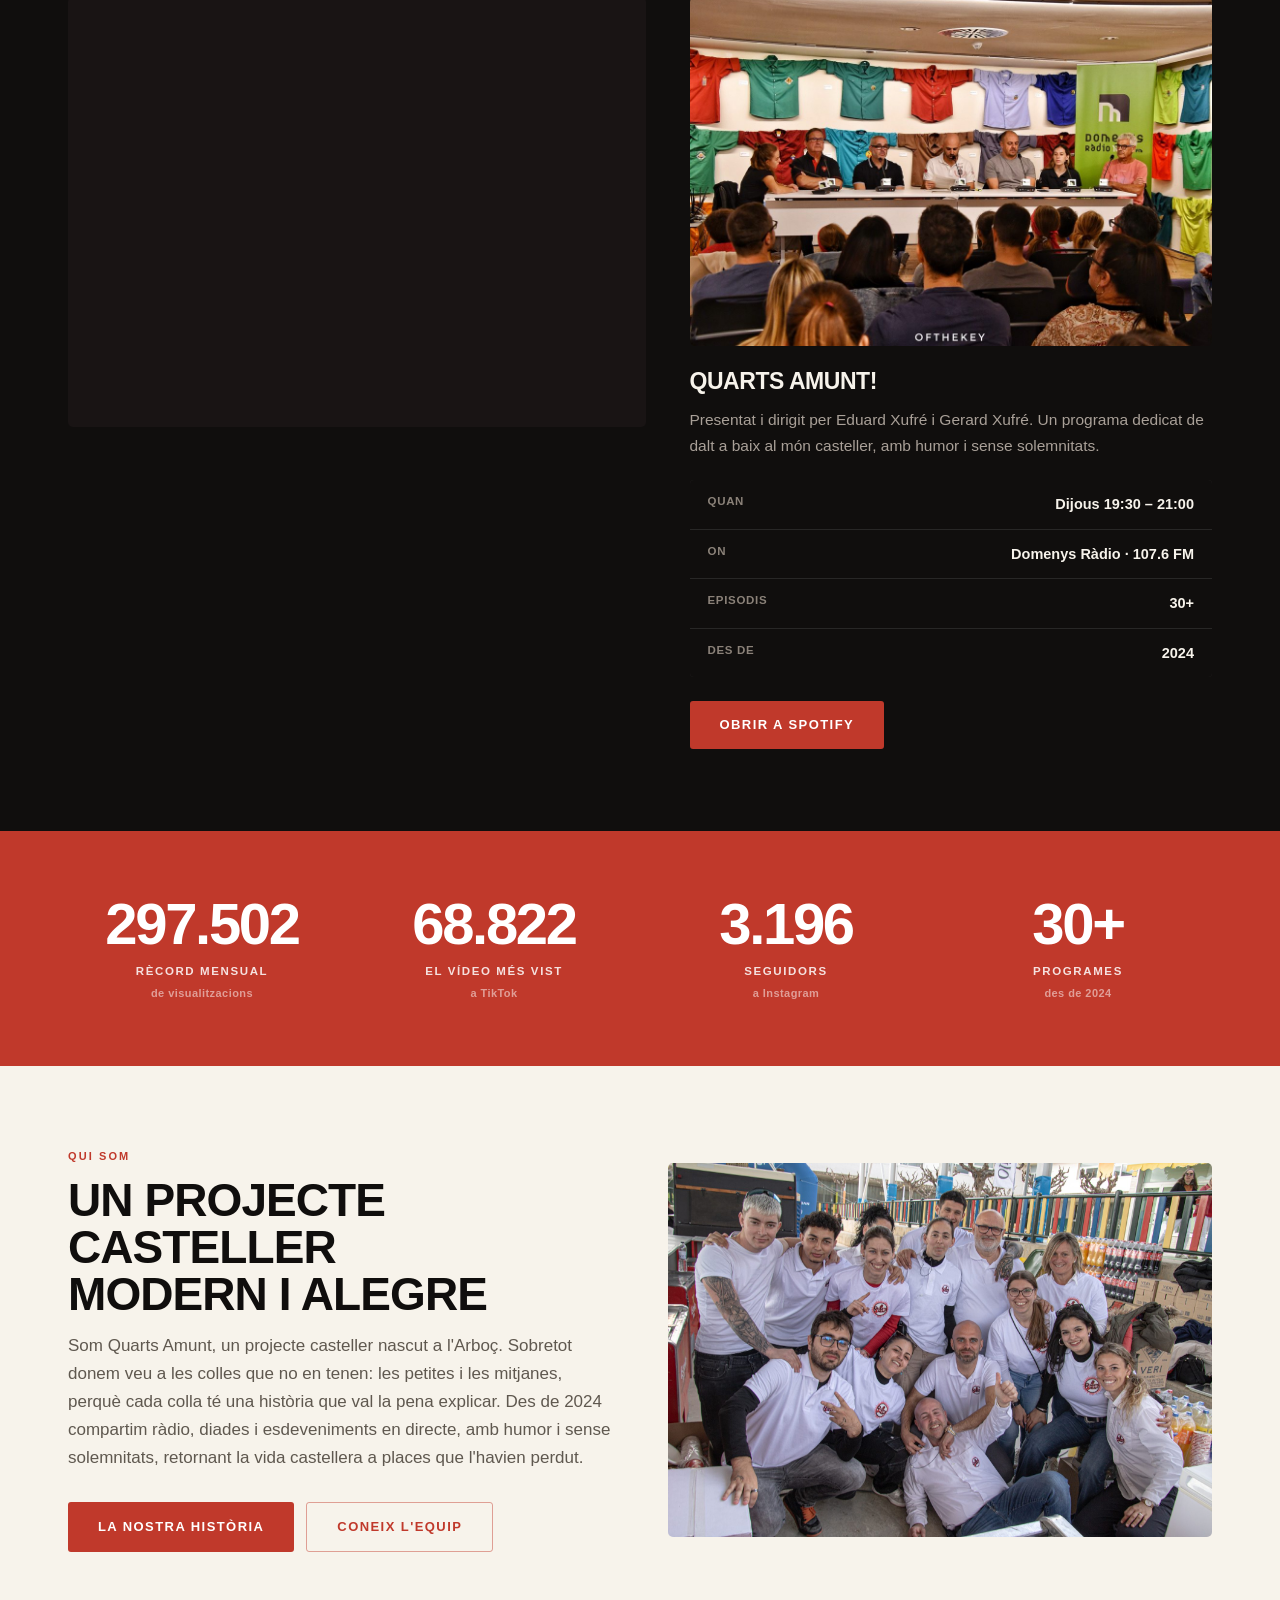
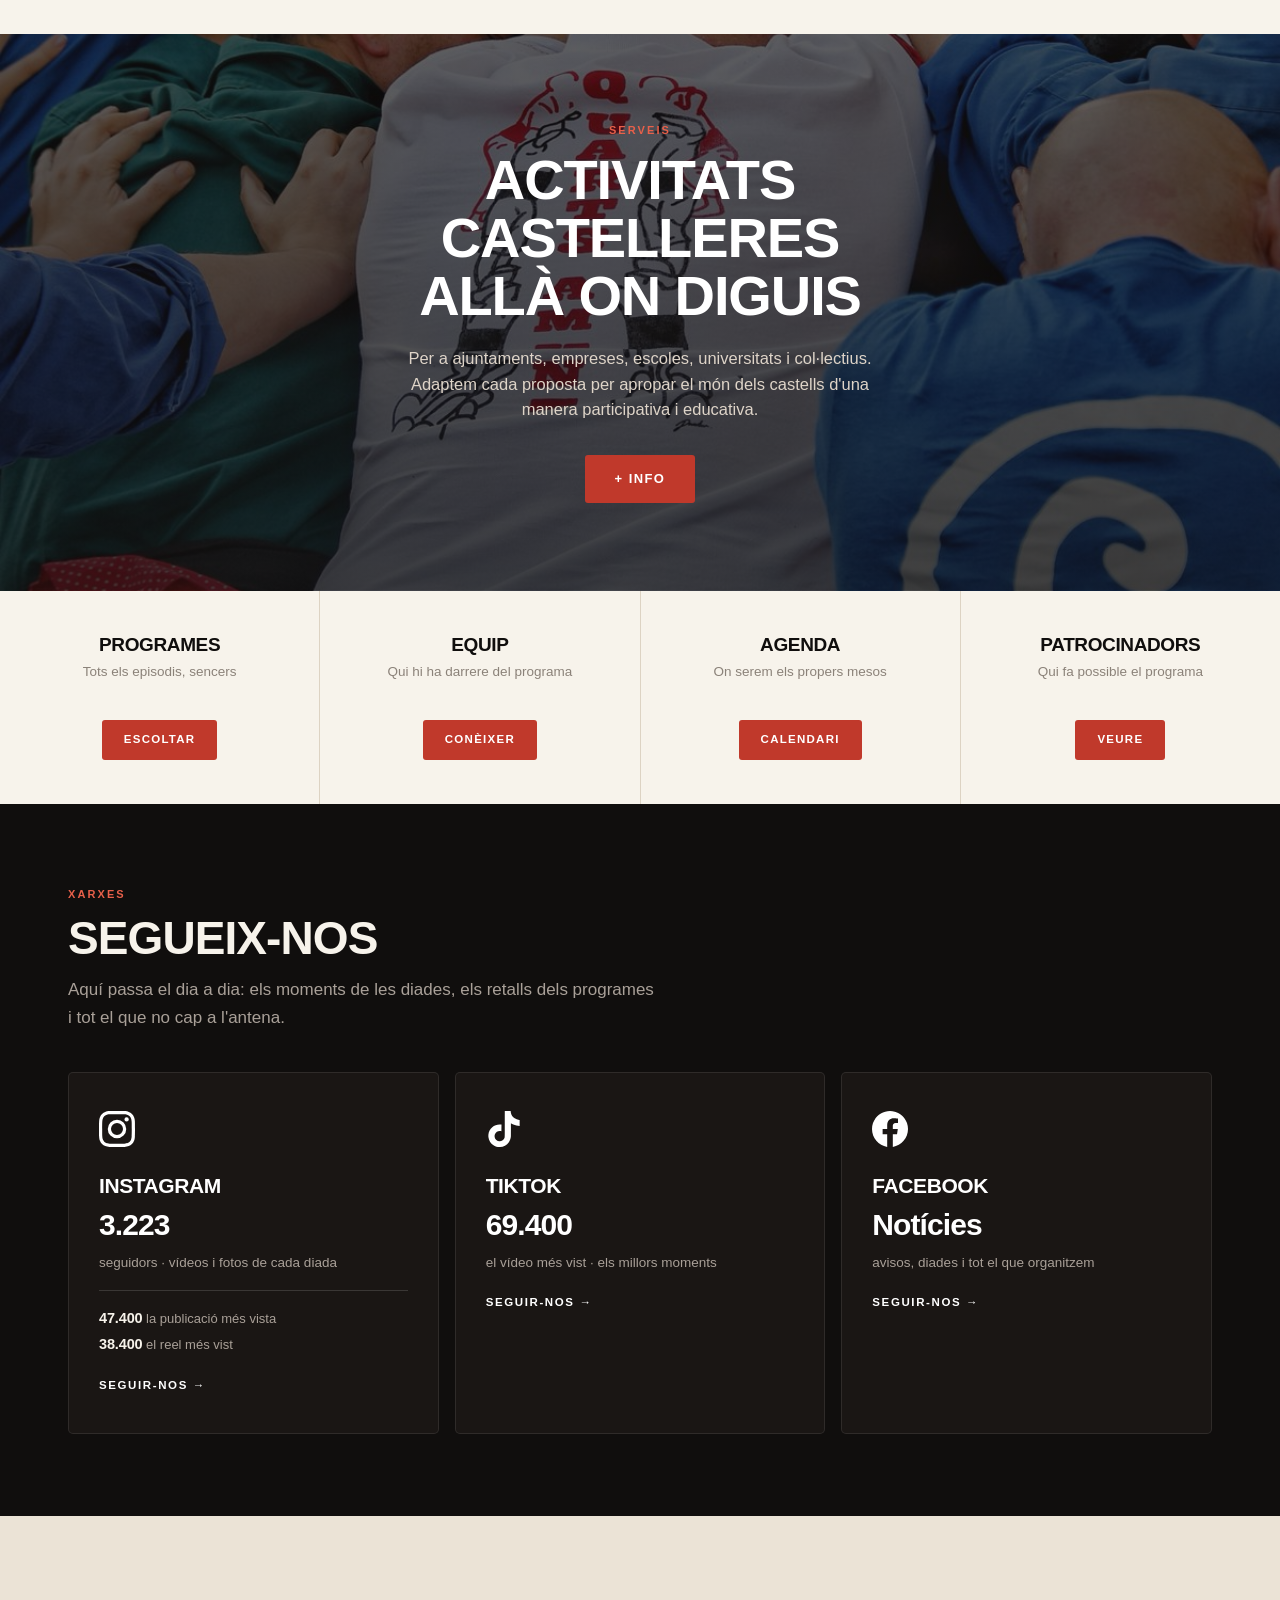
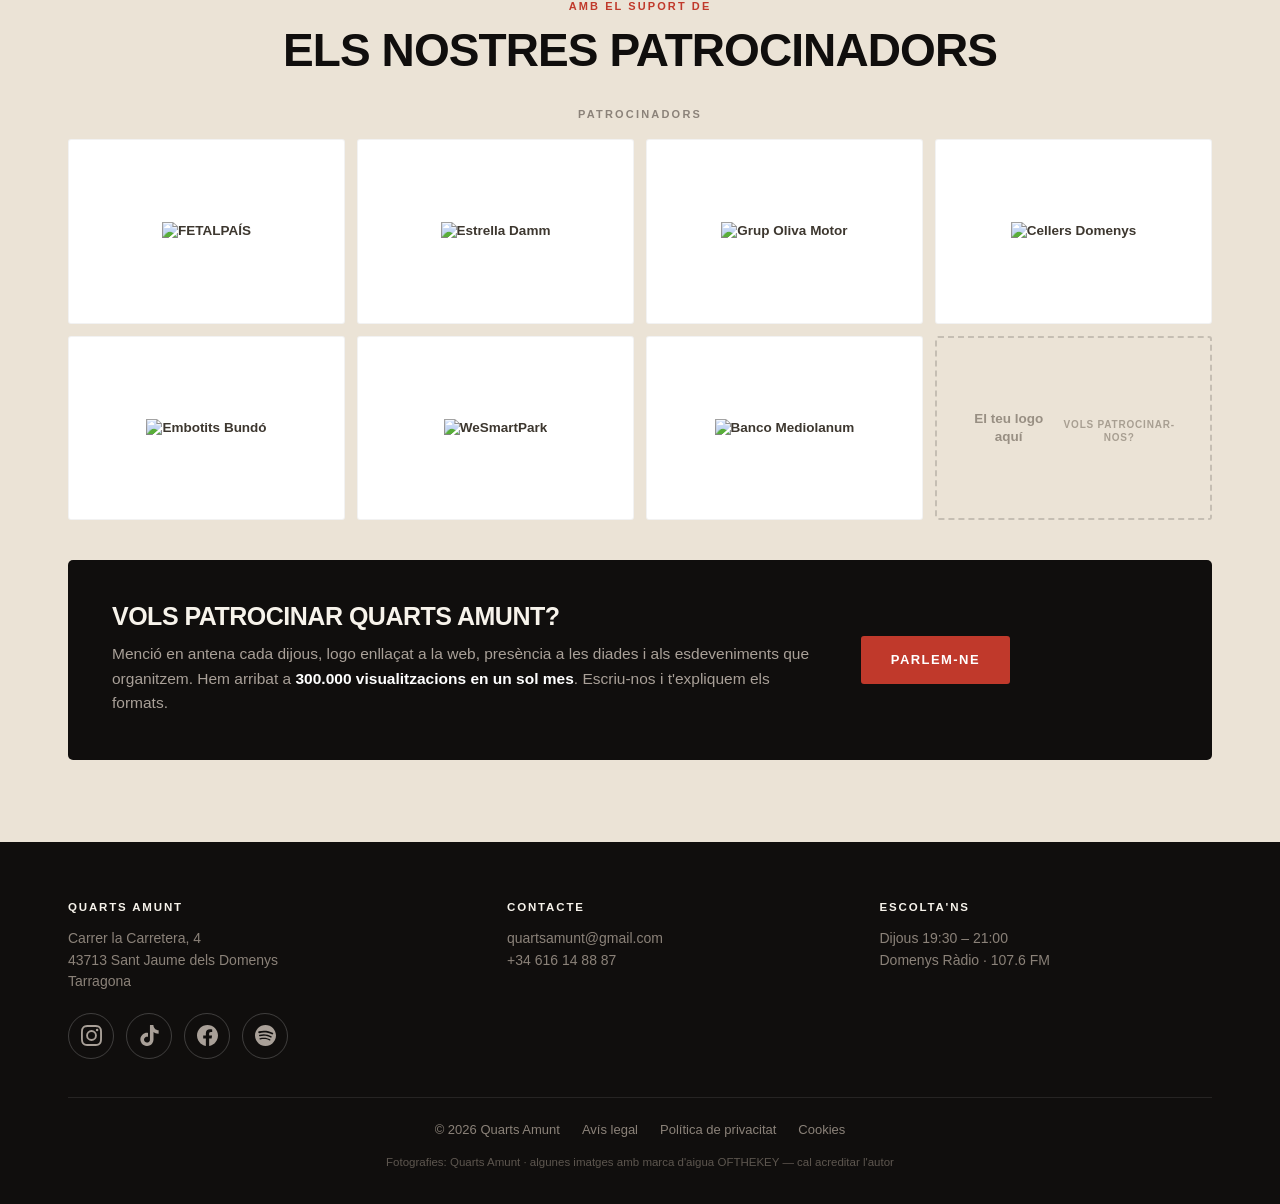
==== commit c4a4ad05: "Add files via upload" ====
--- a/index.html
+++ b/index.html
@@ -390,7 +390,7 @@
   <div class="wrap x-grid">
     <div><div class="x-num" data-to="300000">300.000</div><div class="x-lab">Rècord mensual<div class="x-sub">de visualitzacions</div></div></div>
     <div><div class="x-num" data-to="69400">69.400</div><div class="x-lab">El vídeo més vist<div class="x-sub">a TikTok</div></div></div>
-    <div><div class="x-num" data-to="3168">3.168</div><div class="x-lab">Seguidors<div class="x-sub">a Instagram</div></div></div>
+    <div><div class="x-num" data-to="3223">3.223</div><div class="x-lab">Seguidors<div class="x-sub">a Instagram</div></div></div>
     <div><div class="x-num" data-to="30" data-suf="+">30+</div><div class="x-lab">Programes<div class="x-sub">des de 2024</div></div></div>
   </div>
 </section>
@@ -446,7 +446,7 @@
     </div>
     <div class="xx">
       <a class="ig" href="https://www.instagram.com/quartsamunt" target="_blank" rel="noopener">
-        <div class="in"><svg viewBox="0 0 24 24" fill="currentColor" aria-hidden="true"><path d="M12 0C8.74 0 8.33.015 7.05.072 5.78.13 4.9.333 4.14.63c-.79.306-1.46.717-2.13 1.384S.935 3.35.63 4.14C.333 4.9.13 5.78.072 7.05.015 8.33 0 8.74 0 12s.015 3.67.072 4.95c.058 1.27.26 2.15.558 2.91.306.79.717 1.46 1.384 2.13.667.67 1.34 1.08 2.13 1.38.76.3 1.64.5 2.91.56C8.33 23.99 8.74 24 12 24s3.67-.015 4.95-.072c1.27-.06 2.15-.26 2.91-.56.79-.3 1.46-.72 2.13-1.38.67-.67 1.08-1.34 1.38-2.13.3-.76.5-1.64.56-2.91.06-1.28.07-1.69.07-4.95s-.015-3.67-.072-4.95c-.06-1.28-.26-2.15-.56-2.91-.3-.79-.72-1.46-1.38-2.13C21.32 1.35 20.65.94 19.86.63c-.76-.3-1.64-.5-2.91-.56C15.67.012 15.26 0 12 0zm0 2.16c3.2 0 3.58.016 4.85.07 1.17.06 1.8.25 2.23.42.56.22.96.48 1.38.9.42.42.68.82.9 1.38.16.42.36 1.06.41 2.23.06 1.27.07 1.65.07 4.85s-.015 3.59-.07 4.85c-.06 1.17-.26 1.81-.42 2.23-.22.56-.48.96-.9 1.38-.42.42-.82.68-1.38.9-.42.16-1.06.36-2.23.41-1.27.06-1.65.07-4.86.07s-3.59-.015-4.86-.07c-1.17-.06-1.82-.26-2.24-.42-.57-.22-.96-.48-1.38-.9-.42-.42-.69-.82-.9-1.38-.16-.42-.36-1.06-.42-2.23-.045-1.26-.06-1.65-.06-4.84s.016-3.59.06-4.86c.06-1.17.26-1.81.42-2.23.21-.57.48-.96.9-1.38.42-.42.81-.69 1.38-.9.42-.17 1.05-.36 2.22-.42C8.42 2.18 8.8 2.16 12 2.16zm0 3.68a6.16 6.16 0 100 12.32 6.16 6.16 0 000-12.32zM12 16a4 4 0 110-8 4 4 0 010 8zm7.85-10.4a1.44 1.44 0 11-2.88 0 1.44 1.44 0 012.88 0z"/></svg><h3>Instagram</h3><div class="num">3.168</div>
+        <div class="in"><svg viewBox="0 0 24 24" fill="currentColor" aria-hidden="true"><path d="M12 0C8.74 0 8.33.015 7.05.072 5.78.13 4.9.333 4.14.63c-.79.306-1.46.717-2.13 1.384S.935 3.35.63 4.14C.333 4.9.13 5.78.072 7.05.015 8.33 0 8.74 0 12s.015 3.67.072 4.95c.058 1.27.26 2.15.558 2.91.306.79.717 1.46 1.384 2.13.667.67 1.34 1.08 2.13 1.38.76.3 1.64.5 2.91.56C8.33 23.99 8.74 24 12 24s3.67-.015 4.95-.072c1.27-.06 2.15-.26 2.91-.56.79-.3 1.46-.72 2.13-1.38.67-.67 1.08-1.34 1.38-2.13.3-.76.5-1.64.56-2.91.06-1.28.07-1.69.07-4.95s-.015-3.67-.072-4.95c-.06-1.28-.26-2.15-.56-2.91-.3-.79-.72-1.46-1.38-2.13C21.32 1.35 20.65.94 19.86.63c-.76-.3-1.64-.5-2.91-.56C15.67.012 15.26 0 12 0zm0 2.16c3.2 0 3.58.016 4.85.07 1.17.06 1.8.25 2.23.42.56.22.96.48 1.38.9.42.42.68.82.9 1.38.16.42.36 1.06.41 2.23.06 1.27.07 1.65.07 4.85s-.015 3.59-.07 4.85c-.06 1.17-.26 1.81-.42 2.23-.22.56-.48.96-.9 1.38-.42.42-.82.68-1.38.9-.42.16-1.06.36-2.23.41-1.27.06-1.65.07-4.86.07s-3.59-.015-4.86-.07c-1.17-.06-1.82-.26-2.24-.42-.57-.22-.96-.48-1.38-.9-.42-.42-.69-.82-.9-1.38-.16-.42-.36-1.06-.42-2.23-.045-1.26-.06-1.65-.06-4.84s.016-3.59.06-4.86c.06-1.17.26-1.81.42-2.23.21-.57.48-.96.9-1.38.42-.42.81-.69 1.38-.9.42-.17 1.05-.36 2.22-.42C8.42 2.18 8.8 2.16 12 2.16zm0 3.68a6.16 6.16 0 100 12.32 6.16 6.16 0 000-12.32zM12 16a4 4 0 110-8 4 4 0 010 8zm7.85-10.4a1.44 1.44 0 11-2.88 0 1.44 1.44 0 012.88 0z"/></svg><h3>Instagram</h3><div class="num">3.223</div>
         <p>seguidors · vídeos i fotos de cada diada</p>
         <ul class="rec"><li><b>47.400</b> la publicació més vista</li><li><b>38.400</b> el reel més vist</li></ul>
         <div class="anar">Seguir-nos →</div></div></a>
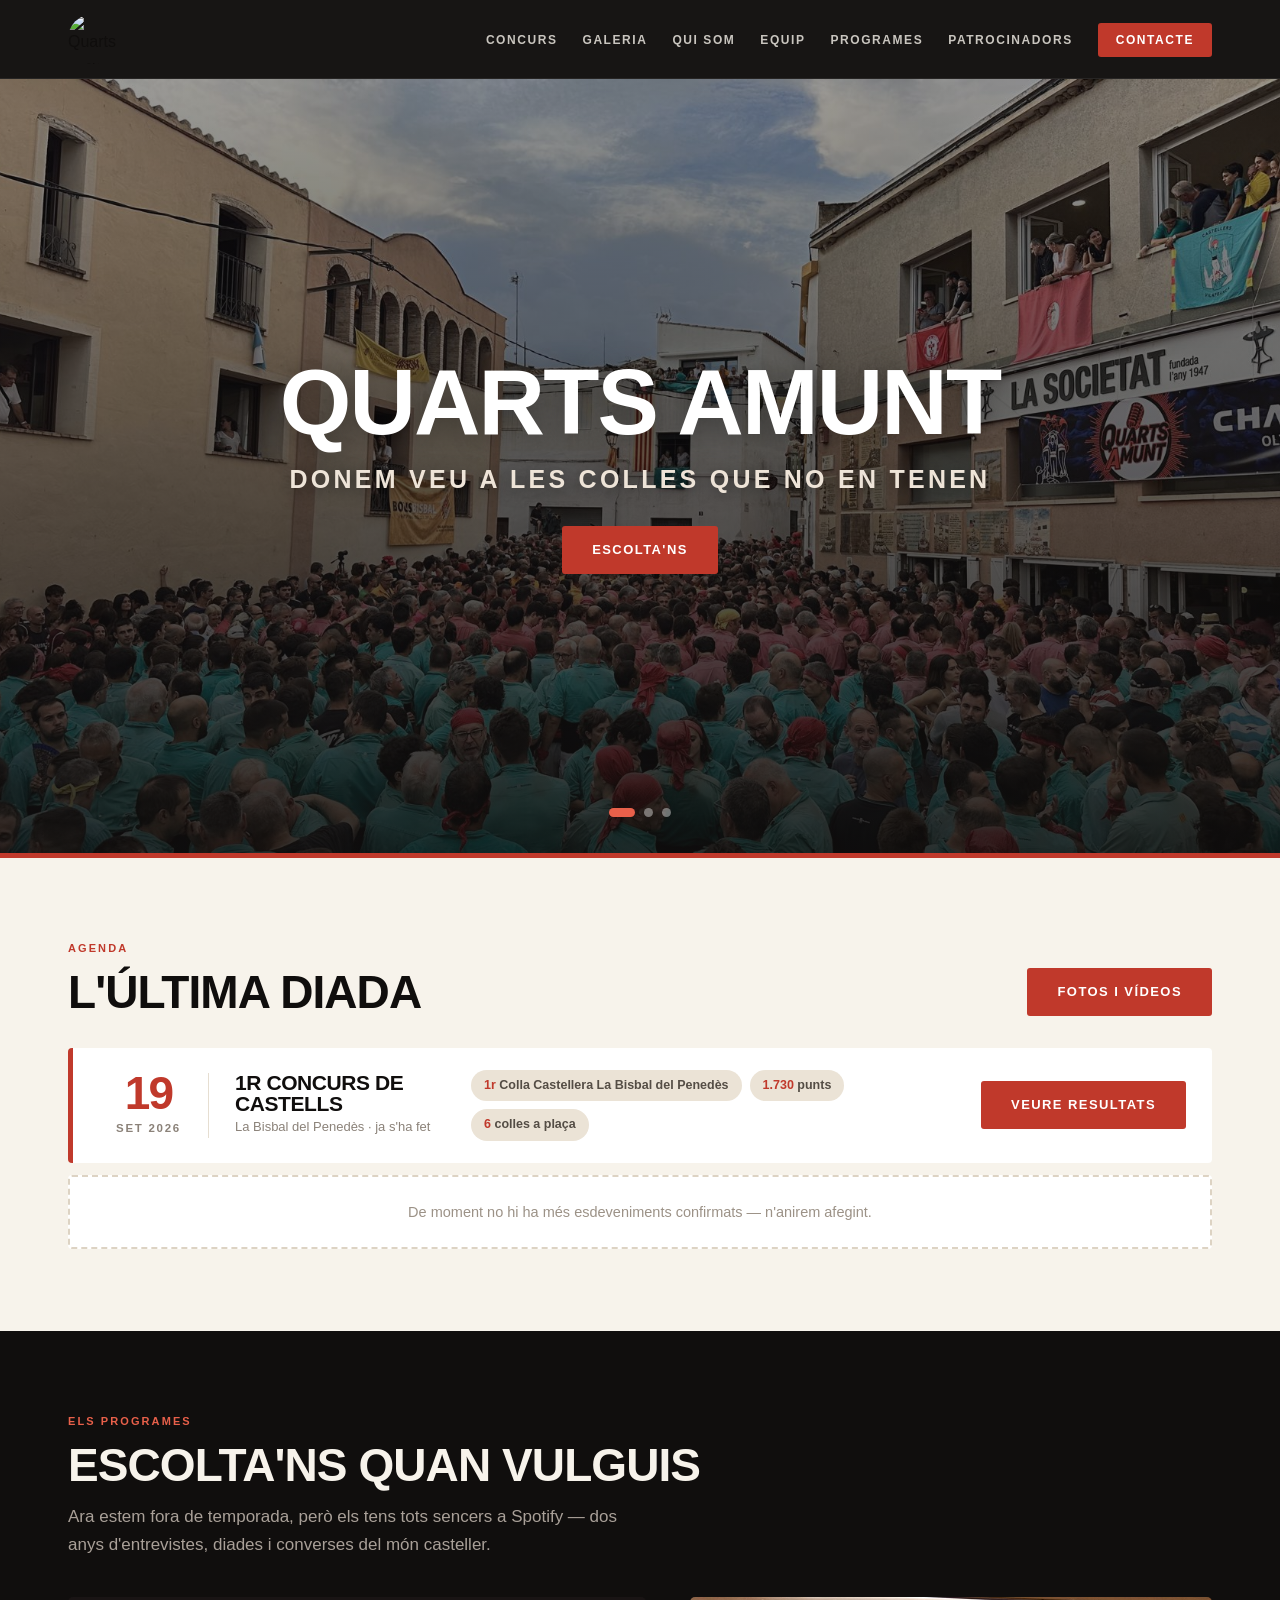
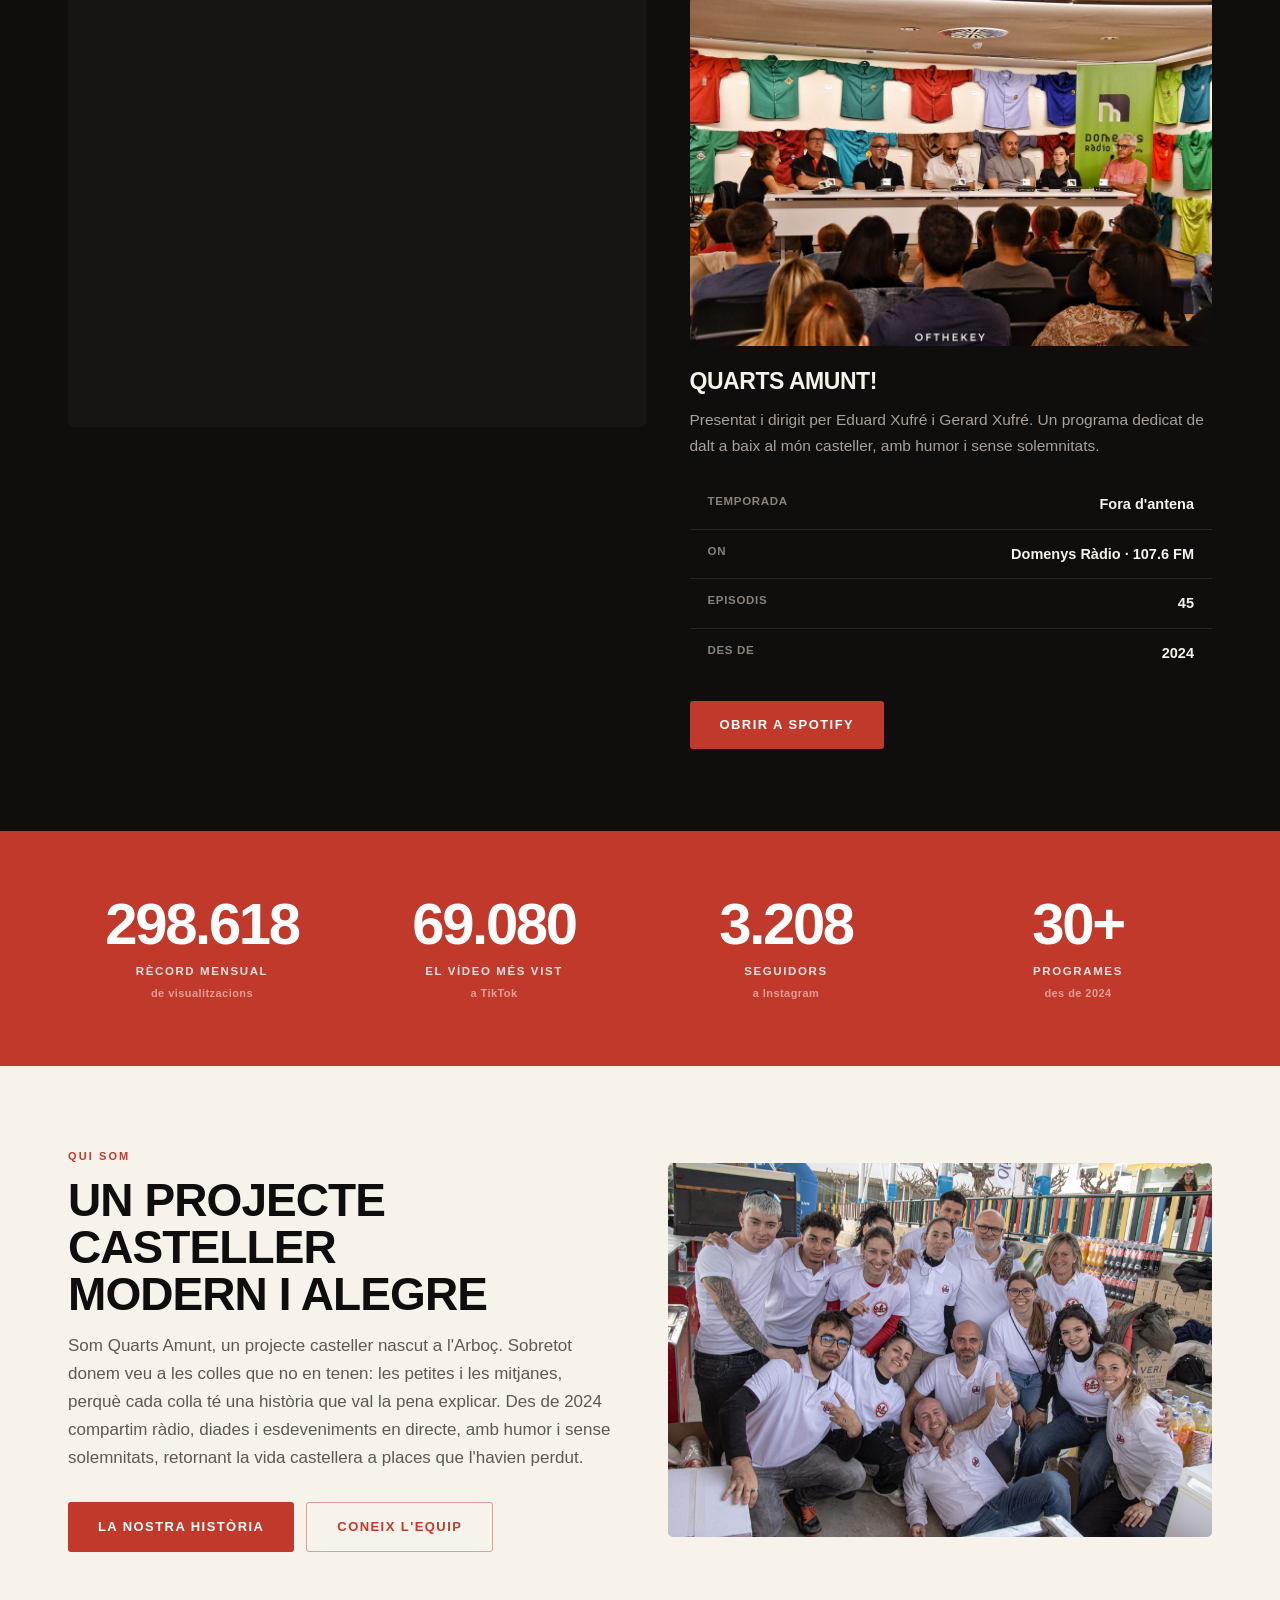
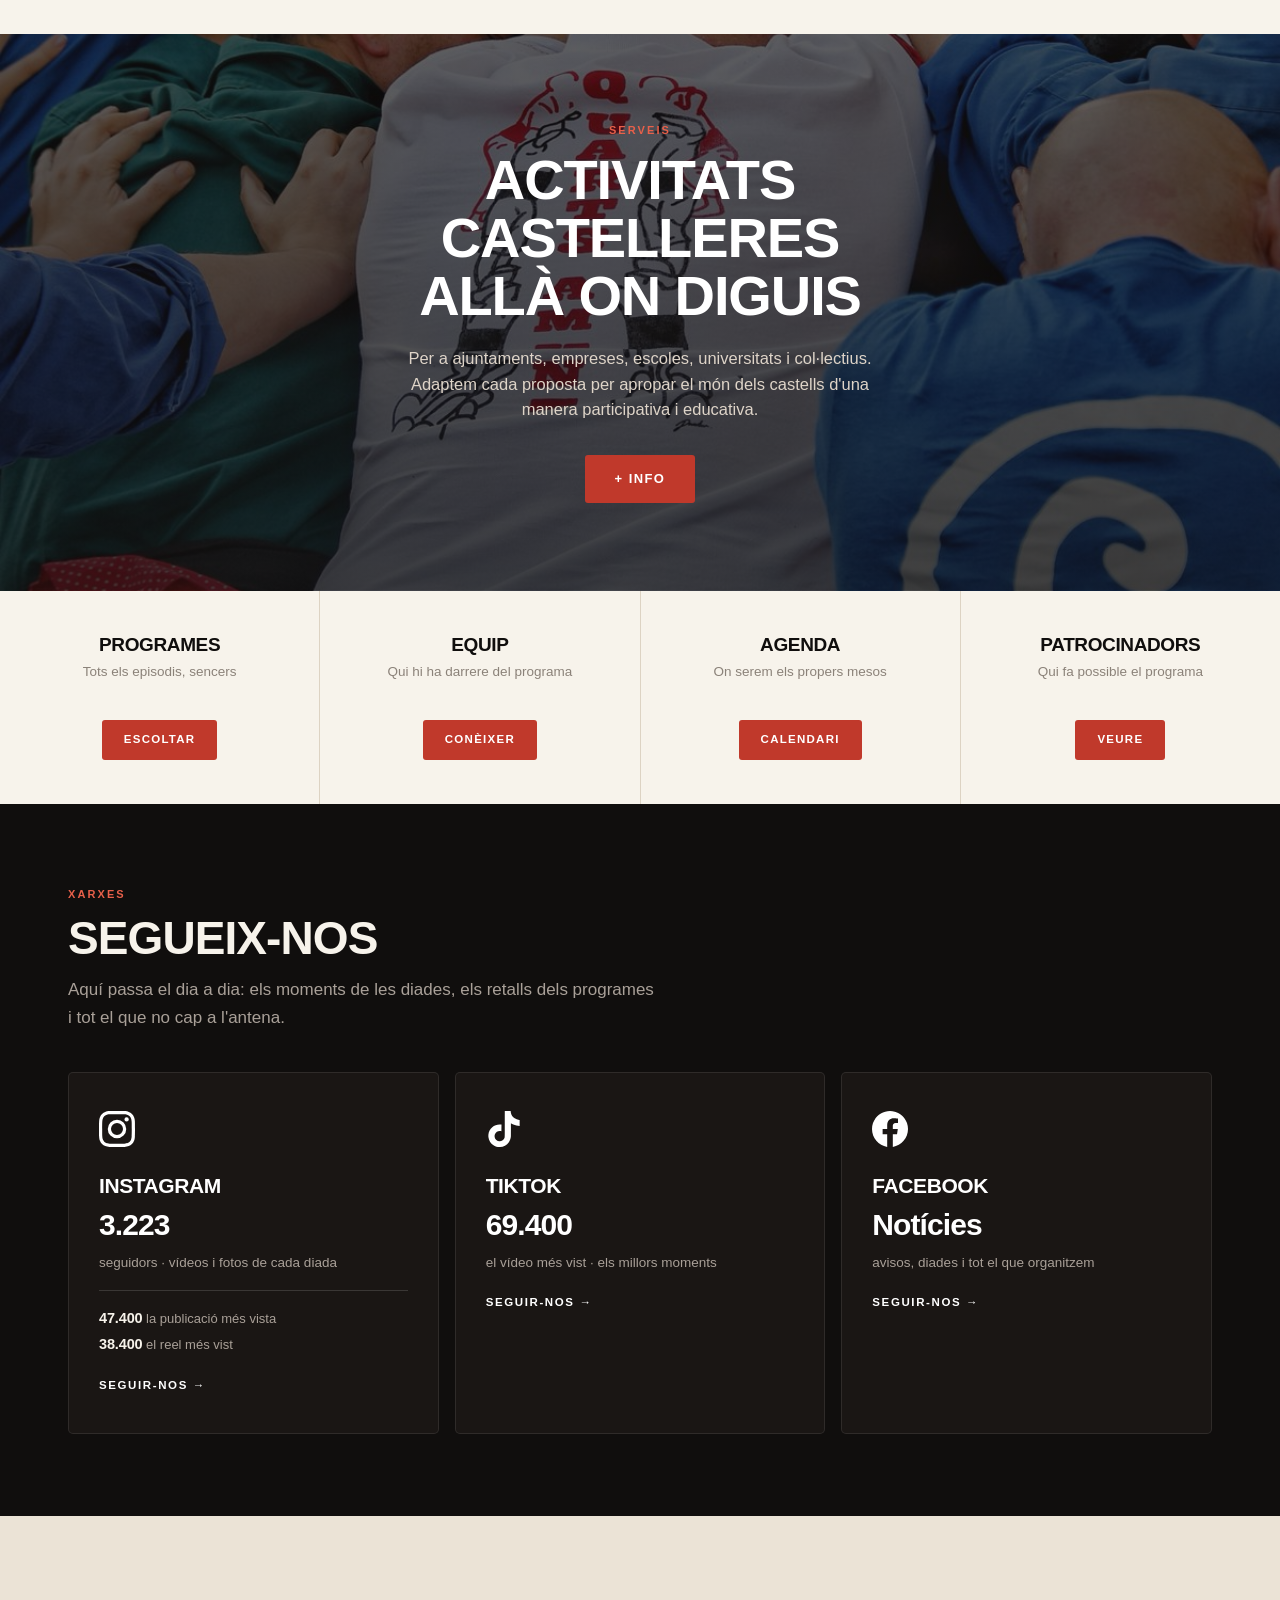
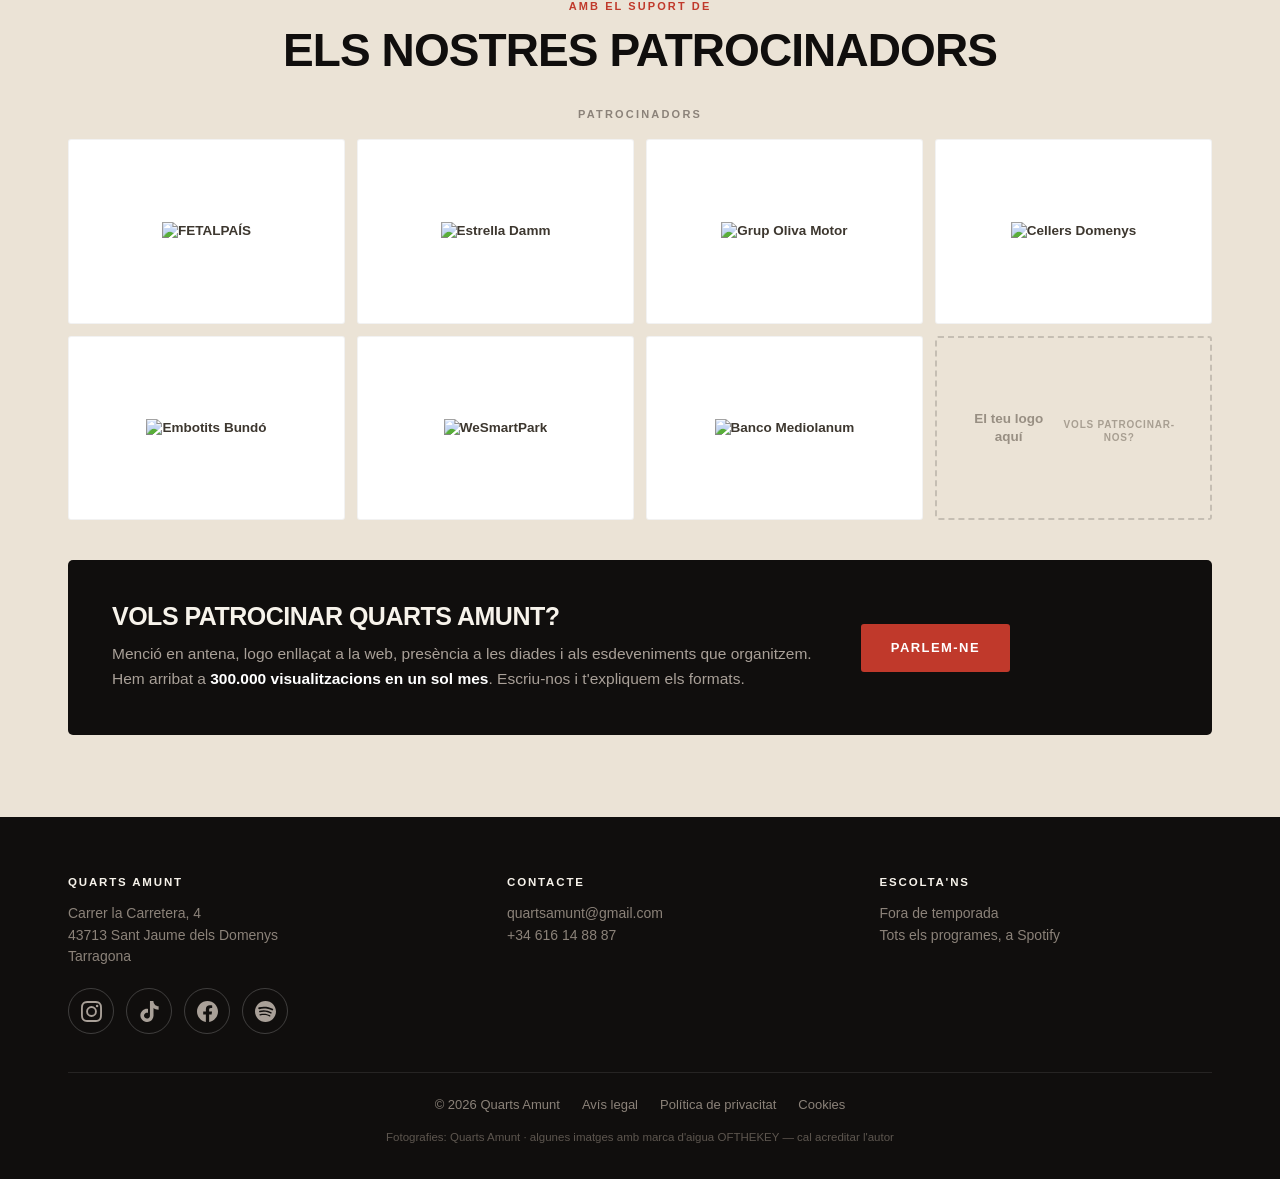
==== commit 5ece9c3f: "Add files via upload" ====
--- a/index.html
+++ b/index.html
@@ -8,9 +8,9 @@
 <link rel="canonical" href="https://quartsamunt.com/">
 <meta name="viewport" content="width=device-width, initial-scale=1">
 <title>Quarts Amunt — El programa casteller de Domenys Ràdio</title>
-<meta name="description" content="Programa casteller cada dijous a les 19:30 a Domenys Ràdio 107.6 FM. Donem veu a les colles petites i mitjanes.">
+<meta name="description" content="Programa casteller de Domenys Ràdio 107.6 FM. 45 programes per escoltar a Spotify. Donem veu a les colles petites i mitjanes.">
 <meta property="og:title" content="Quarts Amunt — El programa casteller de Domenys Ràdio">
-<meta property="og:description" content="Programa casteller cada dijous a les 19:30 a Domenys Ràdio 107.6 FM. Donem veu a les colles petites i mitjanes.">
+<meta property="og:description" content="Programa casteller de Domenys Ràdio 107.6 FM. 45 programes per escoltar a Spotify. Donem veu a les colles petites i mitjanes.">
 <meta property="og:type" content="website">
 <meta property="og:image" content="https://quartsamunt.com/fotos/placa.jpg">
 <meta name="twitter:card" content="summary_large_image">
@@ -250,43 +250,19 @@
 </style>
 
 <style>
-/* ===== Barra EN DIRECTE (dijous) ===== */
 .topstick{position:sticky;top:0;z-index:70}
 .topstick nav{position:static;top:auto;z-index:auto}
-#directe{display:none;background:var(--vermell,#C0392B);color:#fff;
   box-shadow:0 2px 14px rgba(0,0,0,.25)}
-#directe.on{display:block}
-.directe-in{display:flex;align-items:center;gap:14px;padding:10px 28px;flex-wrap:wrap}
-.directe-dot{width:10px;height:10px;border-radius:50%;background:#fff;flex:none;
   animation:dpuls 1.4s ease-in-out infinite}
 @keyframes dpuls{0%,100%{opacity:1;transform:scale(1)}50%{opacity:.35;transform:scale(.75)}}
-.directe-tag{font-weight:800;letter-spacing:.14em;text-transform:uppercase;font-size:12.5px}
-.directe-txt{font-size:14px;opacity:.92;flex:1 1 auto}
-.directe-btn{background:#fff;color:var(--vermell,#C0392B);text-decoration:none;
   font-weight:800;font-size:12.5px;letter-spacing:.09em;text-transform:uppercase;
   padding:10px 20px;border-radius:999px;white-space:nowrap;flex:none;
   transition:transform .15s,box-shadow .15s}
-.directe-btn:hover{transform:translateY(-2px);box-shadow:0 8px 20px rgba(0,0,0,.25)}
-@media(max-width:700px){
-  .directe-in{gap:9px;padding:9px 18px}
-  .directe-txt{display:none}
-  .directe-tag{font-size:11.5px}
-  .directe-btn{font-size:11.5px;padding:9px 15px;margin-left:auto}
-}
-@media(prefers-reduced-motion:reduce){.directe-dot{animation:none}}
 </style>
 </head>
 <body>
 
 <div class="topstick">
-<div id="directe">
-  <div class="wrap directe-in">
-    <span class="directe-dot"></span>
-    <span class="directe-tag">Ara en directe</span>
-    <span class="directe-txt">Estem emetent Quarts Amunt</span>
-    <a class="directe-btn" href="https://www.domenysradio.cat/" target="_blank" rel="noopener">Escolta'ns en directe</a>
-  </div>
-</div>
 <nav>
   <div class="wrap nav-in">
     <img class="logo" src="https://static.wixstatic.com/media/367235_e0820dc532e54214bc0fb2d8ea7a9b6d~mv2.png" alt="Quarts Amunt">
@@ -311,8 +287,8 @@
     <a class="btn btn-1" href="#programes">Escolta'ns</a>
   </div></div>
   <div class="slide s2"><div class="slide-in">
-    <h1 class="mega">Cada dijous<br>a les 19:30</h1>
-    <h2>En directe a Domenys Ràdio · 107.6 FM</h2>
+    <h1 class="mega">45 programes<br>per escoltar</h1>
+    <h2>Dues temporades a Domenys Ràdio · 107.6 FM</h2>
     <a class="btn btn-2" href="#programes">Tots els programes</a>
   </div></div>
   <div class="slide s3"><div class="slide-in">
@@ -357,8 +333,8 @@
     <div class="sec-head">
       <div class="eyebrow" style="color:var(--vermell-clar)">Els programes</div>
       <h2 class="tit">Escolta'ns quan vulguis</h2>
-      <p class="lead">Cada dijous en directe a Domenys Ràdio. I si te'l perds, el tens sencer a
-        Spotify — dos anys d'entrevistes, diades i converses del món casteller.</p>
+      <p class="lead">Ara estem fora de temporada, però els tens tots sencers a Spotify
+        — dos anys d'entrevistes, diades i converses del món casteller.</p>
     </div>
     <div class="prog-grid">
       <div class="player">
@@ -373,9 +349,9 @@
         <p>Presentat i dirigit per Eduard Xufré i Gerard Xufré. Un programa dedicat de dalt a
           baix al món casteller, amb humor i sense solemnitats.</p>
         <div class="prog-meta">
-          <div><span>Quan</span><span>Dijous 19:30 – 21:00</span></div>
+          <div><span>Temporada</span><span>Fora d'antena</span></div>
           <div><span>On</span><span>Domenys Ràdio · 107.6 FM</span></div>
-          <div><span>Episodis</span><span>30+</span></div>
+          <div><span>Episodis</span><span>45</span></div>
           <div><span>Des de</span><span>2024</span></div>
         </div>
         <a class="btn btn-1" href="https://open.spotify.com/show/0EzfzGZ8soaQ5lMT1SHshQ"
@@ -474,7 +450,7 @@
       <a class="logo-card" href="https://www.estrelladamm.com/" target="_blank" rel="noopener" title="Estrella Damm">
         <img src="https://static.wixstatic.com/media/367235_9e98bf59da5c459d9d241f43a764a9ba~mv2.png/v1/fill/w_344,h_344,al_c,q_85,usm_0.66_1.00_0.01,enc_avif,quality_auto/ED_LOGO_2018_100x100mm-01.png" alt="Estrella Damm"></a>
       <a class="logo-card" href="https://grupolivamotor.com/" target="_blank" rel="noopener" title="Grup Oliva Motor">
-        <img src="https://static.wixstatic.com/media/367235_22d1bc925d3943e697de056303d777a1~mv2.png/v1/fill/w_344,h_344,al_c,q_85,usm_0.66_1.00_0.01,enc_avif,quality_auto/GRUP_2.png" alt="Grup Oliva Motor"></a>
+        <img src="fotos/oliva-motor-v.svg" alt="Grup Oliva Motor"></a>
       <a class="logo-card" href="https://domeniowines.com/" target="_blank" rel="noopener" title="Cellers Domenys">
         <img src="https://static.wixstatic.com/media/367235_12809f4a76214fd6bc94a44aacd61fde~mv2.png/v1/fill/w_344,h_344,al_c,q_85,usm_0.66_1.00_0.01,enc_avif,quality_auto/1%20(1).png" alt="Cellers Domenys"></a>
       <a class="logo-card" href="http://embotitsbundo.com/" target="_blank" rel="noopener" title="Embotits Bundó">
@@ -488,7 +464,7 @@
     <div class="patro-cta">
       <div>
         <h3>Vols patrocinar Quarts Amunt?</h3>
-        <p>Menció en antena cada dijous, logo enllaçat a la web, presència a les diades i als
+        <p>Menció en antena, logo enllaçat a la web, presència a les diades i als
           esdeveniments que organitzem. Hem arribat a <b style="color:#fff">300.000 visualitzacions
           en un sol mes</b>. Escriu-nos i t'expliquem els formats.</p>
       </div>
@@ -517,7 +493,7 @@
       </div>
       <div>
         <h4>Escolta'ns</h4>
-        <p>Dijous 19:30 – 21:00<br>Domenys Ràdio · 107.6 FM</p>
+        <p>Fora de temporada<br>Tots els programes, a Spotify</p>
       </div>
     </div>
     <div class="f-bot">
@@ -585,49 +561,6 @@
 })();
 </script>
 
-<script>
-/* ===== Barra EN DIRECTE =====================================================
-   Es mostra sola els dijous dins de l'horari del programa (hora de Barcelona).
-   PER CANVIAR-HO, nomes cal tocar les 3 linies de sota.
-   -------------------------------------------------------------------------- */
-(function(){
-  var HORA_INICI  = '19:30';                 // comenca el programa
-  var HORA_FINAL  = '21:00';                 // acaba el programa
-  var SENSE_PROGRAMA = ['2026-09-17'];       // dijous SENSE programa (AAAA-MM-DD)
-
-  var barra = document.getElementById('directe');
-  if(!barra) return;
-
-  function aMinuts(h){ var p = h.split(':'); return (+p[0])*60 + (+p[1]); }
-  var INICI = aMinuts(HORA_INICI), FINAL = aMinuts(HORA_FINAL);
-
-  function araBCN(){
-    try{
-      var f = new Intl.DateTimeFormat('en-GB', {timeZone:'Europe/Madrid',
-        year:'numeric', month:'2-digit', day:'2-digit',
-        hour:'2-digit', minute:'2-digit', hour12:false, weekday:'short'});
-      var p = {};
-      f.formatToParts(new Date()).forEach(function(x){ p[x.type] = x.value; });
-      return { data: p.year+'-'+p.month+'-'+p.day,
-               dijous: p.weekday === 'Thu',
-               minuts: (+p.hour % 24)*60 + (+p.minute) };
-    }catch(e){
-      var d = new Date();
-      return { data:'', dijous: d.getDay()===4, minuts: d.getHours()*60 + d.getMinutes() };
-    }
-  }
-
-  function comprova(){
-    var a = araBCN();
-    var viu = a.dijous
-           && a.minuts >= INICI && a.minuts < FINAL
-           && SENSE_PROGRAMA.indexOf(a.data) === -1;
-    barra.classList.toggle('on', viu);
-  }
-
-  comprova();
-  setInterval(comprova, 30000);
-})();
-</script>
+
 </body>
 </html>
